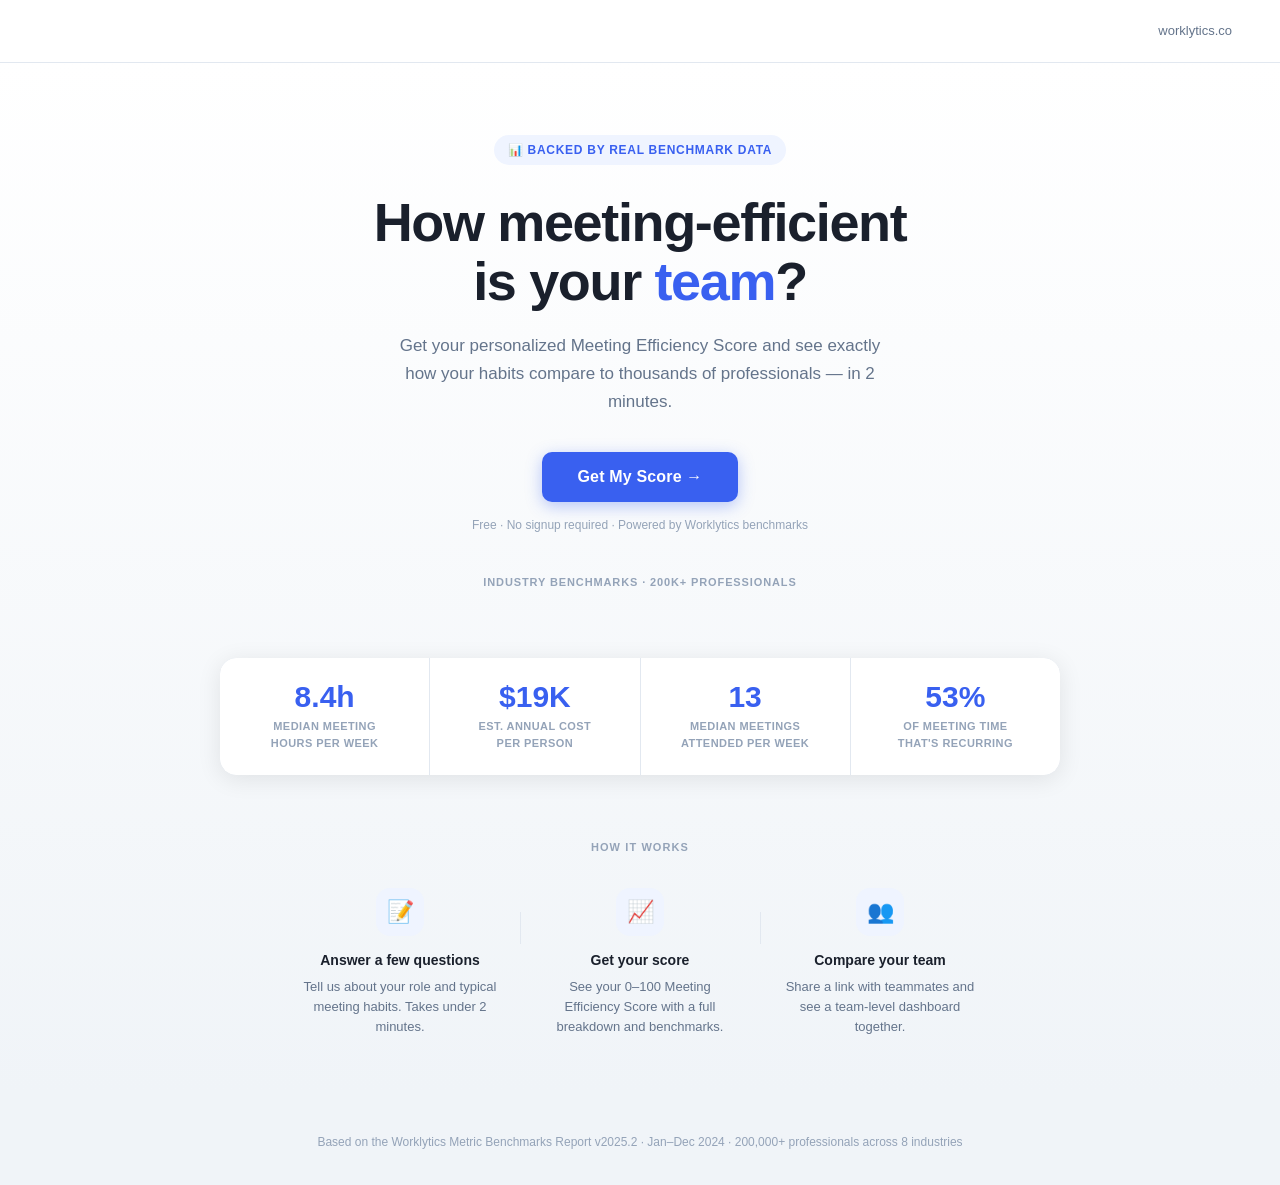
==== index.html @ 994e2a30 "Initial commit — Meeting Efficiency Score tool" ====
<!DOCTYPE html>
<html lang="en">
<head>
  <meta charset="UTF-8">
  <meta name="viewport" content="width=device-width, initial-scale=1.0">
  <title>Meeting Efficiency Score — Worklytics</title>
  <meta name="description" content="Get your personalized Meeting Efficiency Score and see how you compare to thousands of professionals. Powered by Worklytics benchmark data.">
  <style>
    *, *::before, *::after { box-sizing: border-box; margin: 0; padding: 0; }

    :root {
      --blue:       #3960f0;
      --blue-mid:   #2244cc;
      --blue-dark:  #1e3a8a;
      --blue-light: #eff4ff;
      --blue-pale:  #f5f7ff;
      --green:      #10b981;
      --amber:      #f59e0b;
      --orange:     #f97316;
      --red:        #ef4444;
      --gray-50:    #f8fafc;
      --gray-100:   #f1f5f9;
      --gray-200:   #e2e8f0;
      --gray-300:   #cbd5e1;
      --gray-400:   #94a3b8;
      --gray-500:   #64748b;
      --gray-600:   #475569;
      --gray-700:   #374151;
      --gray-900:   #1a202c;
      --bg:         #f0f4f8;
      --shadow:     0 4px 24px rgba(0,0,0,0.09);
      --shadow-sm:  0 2px 8px rgba(0,0,0,0.07);
      --radius:     16px;
      --radius-sm:  10px;
      --radius-pill:20px;
    }

    html { scroll-behavior: smooth; }

    body {
      font-family: -apple-system, BlinkMacSystemFont, "Segoe UI", Roboto, "Helvetica Neue", Arial, sans-serif;
      background: var(--bg);
      color: var(--gray-900);
      min-height: 100vh;
      line-height: 1.5;
      -webkit-font-smoothing: antialiased;
    }

    /* ── Screens ── */
    .screen { display: none !important; }
    .screen.active { display: block !important; }
    #s-landing.active { display: flex !important; }

    /* ── Shared logo ── */
    .wl-logo { height: 22px; width: auto; cursor: pointer; display: block; }

    /* ════════════════════════════════════════
       LANDING
    ════════════════════════════════════════ */
    #s-landing { min-height: 100vh; display: flex; flex-direction: column; }

    .land-nav {
      display: flex;
      align-items: center;
      justify-content: space-between;
      padding: 20px 48px;
      background: #fff;
      border-bottom: 1px solid var(--gray-200);
    }
    .land-nav a {
      font-size: 13px;
      color: var(--gray-500);
      text-decoration: none;
      font-weight: 500;
    }
    .land-nav a:hover { color: var(--blue); }

    .land-hero {
      flex: 1;
      display: flex;
      flex-direction: column;
      align-items: center;
      justify-content: center;
      text-align: center;
      padding: 72px 24px 56px;
      background: linear-gradient(180deg, #fff 0%, var(--bg) 100%);
    }

    .hero-badge {
      display: inline-flex;
      align-items: center;
      gap: 6px;
      background: var(--blue-light);
      color: var(--blue);
      font-size: 12px;
      font-weight: 700;
      letter-spacing: 0.06em;
      text-transform: uppercase;
      padding: 6px 14px;
      border-radius: 20px;
      margin-bottom: 28px;
    }

    .hero-h1 {
      font-size: clamp(30px, 5.5vw, 54px);
      font-weight: 800;
      color: var(--gray-900);
      line-height: 1.1;
      max-width: 680px;
      margin-bottom: 20px;
      letter-spacing: -0.025em;
    }
    .hero-h1 em { font-style: normal; color: var(--blue); }

    .hero-sub {
      font-size: 17px;
      color: var(--gray-500);
      max-width: 500px;
      line-height: 1.65;
      margin-bottom: 36px;
    }

    .btn-hero {
      display: inline-flex;
      align-items: center;
      gap: 8px;
      background: var(--blue);
      color: #fff;
      padding: 16px 36px;
      border-radius: var(--radius-sm);
      font-size: 16px;
      font-weight: 700;
      border: none;
      cursor: pointer;
      transition: background 0.15s, transform 0.1s, box-shadow 0.15s;
      box-shadow: 0 4px 16px rgba(57,96,240,0.35);
      letter-spacing: 0.01em;
    }
    .btn-hero:hover  { background: var(--blue-mid); box-shadow: 0 6px 20px rgba(57,96,240,0.4); }
    .btn-hero:active { transform: scale(0.98); }

    .hero-note {
      margin-top: 14px;
      font-size: 12px;
      color: var(--gray-400);
    }

    .stats-section-label {
      font-size: 11px;
      font-weight: 700;
      letter-spacing: 0.08em;
      text-transform: uppercase;
      color: var(--gray-400);
      margin-top: 40px;
      margin-bottom: 12px;
    }

    /* Stats row */
    .stats-row {
      display: flex;
      gap: 1px;
      max-width: 840px;
      width: 100%;
      margin: 56px auto 0;
      background: var(--gray-200);
      border-radius: var(--radius);
      overflow: hidden;
      box-shadow: var(--shadow);
    }
    .stat-cell {
      flex: 1;
      background: #fff;
      padding: 24px 20px;
      text-align: center;
    }
    .stat-cell:first-child { border-radius: var(--radius) 0 0 var(--radius); }
    .stat-cell:last-child  { border-radius: 0 var(--radius) var(--radius) 0; }
    .stat-big { font-size: 30px; font-weight: 800; color: var(--blue); line-height: 1; margin-bottom: 6px; }
    .stat-lbl { font-size: 11px; font-weight: 600; text-transform: uppercase; letter-spacing: 0.04em; color: var(--gray-400); }

    /* How it works */
    .how-section {
      max-width: 840px;
      width: 100%;
      margin: 64px auto 0;
      padding: 0 24px;
    }
    .how-eyebrow {
      text-align: center;
      font-size: 11px;
      font-weight: 700;
      letter-spacing: 0.1em;
      text-transform: uppercase;
      color: var(--gray-400);
      margin-bottom: 32px;
    }
    .how-steps { display: flex; gap: 0; justify-content: center; }
    .how-step {
      flex: 1;
      max-width: 240px;
      text-align: center;
      padding: 0 20px;
      position: relative;
    }
    .how-step:not(:last-child)::after {
      content: '';
      position: absolute;
      top: 24px;
      right: -1px;
      width: 1px;
      height: 32px;
      background: var(--gray-200);
    }
    .how-icon {
      width: 48px; height: 48px;
      background: var(--blue-light);
      border-radius: 14px;
      display: flex;
      align-items: center;
      justify-content: center;
      font-size: 22px;
      margin: 0 auto 14px;
    }
    .how-step h3 { font-size: 14px; font-weight: 700; color: var(--gray-900); margin-bottom: 6px; }
    .how-step p  { font-size: 13px; color: var(--gray-500); line-height: 1.55; }

    .land-footer {
      text-align: center;
      padding: 40px 24px 32px;
      font-size: 12px;
      color: var(--gray-400);
      line-height: 1.6;
    }

    /* ════════════════════════════════════════
       FORM
    ════════════════════════════════════════ */
    #s-form {
      min-height: 100vh;
      padding: 28px 16px 48px;
      display: flex;
      flex-direction: column;
      align-items: center;
    }

    .form-topbar {
      width: 100%;
      max-width: 560px;
      display: flex;
      align-items: center;
      justify-content: space-between;
      margin-bottom: 24px;
    }
    .form-topbar button {
      font-size: 12px;
      color: var(--gray-400);
      background: none;
      border: none;
      cursor: pointer;
      padding: 4px 0;
    }
    .form-topbar button:hover { color: var(--gray-600); }

    /* Team join banner */
    .team-banner {
      background: var(--blue-light);
      border: 1.5px solid #c7d7fe;
      border-radius: 10px;
      padding: 12px 16px;
      margin-bottom: 20px;
      display: none;
      align-items: flex-start;
      gap: 10px;
      font-size: 13px;
      color: var(--blue-dark);
      line-height: 1.5;
    }
    .team-banner.show { display: flex; }
    .tb-icon { font-size: 18px; flex-shrink: 0; margin-top: 1px; }

    /* Card */
    .card {
      background: #fff;
      border-radius: var(--radius);
      box-shadow: var(--shadow);
      width: 100%;
      max-width: 560px;
      padding: 36px 40px 40px;
    }

    /* Progress dots */
    .prog-wrap { margin-bottom: 28px; }
    .prog-track {
      display: flex;
      align-items: center;
      gap: 6px;
      margin-bottom: 8px;
    }
    .prog-dot {
      width: 8px; height: 8px; border-radius: 50%;
      background: var(--gray-200);
      flex-shrink: 0;
      transition: background 0.25s, box-shadow 0.25s;
    }
    .prog-dot.active { background: var(--blue); box-shadow: 0 0 0 3px rgba(57,96,240,0.18); }
    .prog-dot.done   { background: var(--blue); }
    .prog-line {
      flex: 1; height: 2px;
      background: var(--gray-200);
      border-radius: 1px;
      transition: background 0.25s;
    }
    .prog-line.done { background: var(--blue); }
    .prog-meta { font-size: 12px; color: var(--gray-400); font-weight: 600; }

    /* Section label */
    .sec-label {
      font-size: 11px;
      font-weight: 700;
      letter-spacing: 0.09em;
      text-transform: uppercase;
      color: var(--gray-400);
      margin: 22px 0 12px;
    }
    .sec-label:first-of-type { margin-top: 4px; }

    /* Field */
    .field { margin-bottom: 16px; }
    .field:last-child { margin-bottom: 0; }
    .field > label {
      display: block;
      font-size: 13px;
      font-weight: 600;
      color: var(--gray-700);
      margin-bottom: 6px;
    }
    .field input[type="text"],
    .field input[type="email"],
    .field input[type="number"],
    .field select {
      width: 100%;
      padding: 10px 12px;
      border: 1.5px solid var(--gray-200);
      border-radius: var(--radius-sm);
      font-size: 14px;
      color: var(--gray-900);
      background: var(--gray-50);
      outline: none;
      appearance: none;
      transition: border-color 0.15s, box-shadow 0.15s, background 0.15s;
    }
    .field input:focus, .field select:focus {
      border-color: var(--blue);
      box-shadow: 0 0 0 3px rgba(57,96,240,0.12);
      background: #fff;
    }
    .field select {
      background-image: url("data:image/svg+xml,%3Csvg xmlns='http://www.w3.org/2000/svg' width='12' height='8' viewBox='0 0 12 8'%3E%3Cpath d='M1 1l5 5 5-5' stroke='%2364748b' stroke-width='1.5' fill='none' stroke-linecap='round'/%3E%3C/svg%3E");
      background-repeat: no-repeat;
      background-position: right 12px center;
      background-color: var(--gray-50);
      padding-right: 34px;
      cursor: pointer;
    }
    .field-row { display: flex; gap: 14px; }
    .field-row .field { flex: 1; }

    /* Pill group */
    .pill-group { display: flex; gap: 8px; flex-wrap: wrap; }
    .pill-group input[type="radio"] { display: none; }
    .pill-group label {
      padding: 8px 16px;
      border-radius: var(--radius-pill);
      border: 1.5px solid var(--gray-200);
      font-size: 13px;
      font-weight: 500;
      color: var(--gray-500);
      cursor: pointer;
      background: var(--gray-50);
      transition: border-color 0.15s, color 0.15s, background 0.15s;
      user-select: none;
      line-height: 1;
    }
    .pill-group input:checked + label {
      background: var(--blue);
      border-color: var(--blue);
      color: #fff;
      font-weight: 600;
    }
    .pill-group label:hover { border-color: var(--blue); color: var(--blue); }
    .pill-group input:checked + label:hover { color: #fff; }

    /* Slider */
    .slider-wrap { display: flex; align-items: center; gap: 14px; }
    .slider-wrap input[type="range"] {
      flex: 1;
      height: 6px;
      border-radius: 3px;
      accent-color: var(--blue);
      cursor: pointer;
    }
    .slider-val {
      font-size: 22px;
      font-weight: 800;
      color: var(--blue);
      min-width: 56px;
      text-align: right;
      line-height: 1;
    }
    .field-hint {
      font-size: 11px;
      color: var(--gray-400);
      margin-top: 5px;
      line-height: 1.4;
    }

    /* Cost input with $ prefix */
    .cost-wrap { position: relative; }
    .cost-wrap .cost-pfx {
      position: absolute;
      left: 12px; top: 50%;
      transform: translateY(-50%);
      font-size: 14px;
      font-weight: 600;
      color: var(--gray-500);
      pointer-events: none;
    }
    .cost-wrap input { padding-left: 22px; }

    /* Divider */
    .divider { border: none; border-top: 1px solid var(--gray-100); margin: 18px 0; }

    /* Buttons */
    .btn { display: block; width: 100%; padding: 14px; border: none; border-radius: var(--radius-sm);
           font-size: 15px; font-weight: 700; cursor: pointer; transition: background 0.15s, transform 0.1s;
           letter-spacing: 0.01em; text-align: center; }
    .btn:active { transform: scale(0.98); }
    .btn-blue  { background: var(--blue);   color: #fff; margin-top: 28px; }
    .btn-blue:hover { background: var(--blue-mid); }
    .btn-ghost { background: transparent; color: var(--gray-500); border: 1.5px solid var(--gray-200); margin-top: 10px; }
    .btn-ghost:hover { border-color: var(--gray-300); color: var(--gray-700); }

    /* ════════════════════════════════════════
       RESULTS
    ════════════════════════════════════════ */
    #s-results {
      padding: 24px 16px 64px;
      max-width: 900px;
      margin: 0 auto;
    }

    .res-topbar {
      display: flex;
      align-items: center;
      justify-content: space-between;
      margin-bottom: 28px;
    }
    .res-topbar button {
      font-size: 13px; color: var(--gray-400);
      background: none; border: none; cursor: pointer;
    }
    .res-topbar button:hover { color: var(--gray-600); }

    /* Score hero */
    .score-hero {
      background: #fff;
      border-radius: var(--radius);
      box-shadow: var(--shadow);
      padding: 36px 40px;
      display: flex;
      align-items: center;
      gap: 48px;
      margin-bottom: 16px;
    }

    .gauge-wrap {
      position: relative;
      width: 180px;
      height: 180px;
      flex-shrink: 0;
    }
    .gauge-svg { width: 180px; height: 180px; display: block; }
    .gauge-center {
      position: absolute;
      top: 50%; left: 50%;
      transform: translate(-50%, -50%);
      text-align: center;
      pointer-events: none;
    }
    .gauge-num {
      font-size: 52px;
      font-weight: 900;
      line-height: 1;
      color: var(--gray-900);
      letter-spacing: -0.02em;
    }
    .gauge-sub {
      font-size: 11px;
      color: var(--gray-400);
      font-weight: 600;
      letter-spacing: 0.04em;
      text-transform: uppercase;
      margin-top: 2px;
    }

    .score-right { flex: 1; min-width: 0; }
    .score-grade {
      font-size: 12px;
      font-weight: 700;
      letter-spacing: 0.1em;
      text-transform: uppercase;
      margin-bottom: 8px;
    }
    .score-headline {
      font-size: 24px;
      font-weight: 800;
      color: var(--gray-900);
      line-height: 1.2;
      margin-bottom: 12px;
    }
    .score-summary {
      font-size: 14px;
      color: var(--gray-500);
      line-height: 1.65;
    }

    /* Metrics strip */
    /* ── Animal archetype card ── */
    .animal-card {
      display: flex;
      align-items: center;
      gap: 20px;
      background: linear-gradient(135deg, #f0f4ff 0%, #fafafa 100%);
      border: 1.5px solid var(--blue-light);
      border-radius: var(--radius);
      padding: 20px 24px;
      margin-bottom: 16px;
    }
    .animal-img {
      width: 88px;
      height: 88px;
      object-fit: contain;
      flex-shrink: 0;
      filter: drop-shadow(0 4px 12px rgba(0,0,0,0.12));
    }
    .animal-eyebrow {
      font-size: 11px;
      font-weight: 700;
      letter-spacing: 0.07em;
      text-transform: uppercase;
      color: var(--blue);
      margin-bottom: 4px;
    }
    .animal-name {
      font-size: 22px;
      font-weight: 800;
      color: var(--gray-900);
      margin-bottom: 6px;
      line-height: 1.2;
    }
    .animal-desc {
      font-size: 14px;
      color: var(--gray-600);
      line-height: 1.5;
    }
    @media (max-width: 480px) {
      .animal-card { flex-direction: column; text-align: center; }
    }

    .metrics-strip {
      display: flex;
      gap: 1px;
      background: var(--gray-200);
      border-radius: 12px;
      overflow: hidden;
      box-shadow: var(--shadow-sm);
      margin-bottom: 16px;
    }
    .m-cell {
      flex: 1;
      background: #fff;
      padding: 18px 14px;
      text-align: center;
    }
    .m-cell:first-child { border-radius: 12px 0 0 12px; }
    .m-cell:last-child  { border-radius: 0 12px 12px 0; }
    .m-val {
      font-size: 24px;
      font-weight: 800;
      color: var(--gray-900);
      line-height: 1;
      margin-bottom: 4px;
    }
    .m-val.good   { color: var(--green); }
    .m-val.warn   { color: var(--amber); }
    .m-val.danger { color: var(--red); }
    .m-val.blue   { color: var(--blue); }
    .m-lbl {
      font-size: 10px;
      font-weight: 600;
      text-transform: uppercase;
      letter-spacing: 0.05em;
      color: var(--gray-400);
      line-height: 1.3;
    }

    /* Two col grid */
    .two-col {
      display: grid;
      grid-template-columns: 1fr 1fr;
      gap: 16px;
      margin-bottom: 16px;
    }

    /* Generic result card */
    .r-card {
      background: #fff;
      border-radius: var(--radius);
      box-shadow: var(--shadow-sm);
      padding: 24px;
    }
    .r-card-title {
      font-size: 11px;
      font-weight: 700;
      letter-spacing: 0.09em;
      text-transform: uppercase;
      color: var(--gray-400);
      margin-bottom: 16px;
    }

    /* Benchmark chart */
    #bench-canvas { width: 100%; height: 148px; display: block; }
    .chart-footer {
      display: flex;
      justify-content: space-between;
      margin-top: 8px;
      font-size: 12px;
      color: var(--gray-400);
    }
    .chart-footer strong { color: var(--gray-600); }

    /* Dimension bars */
    .dim-row {
      display: flex;
      align-items: center;
      gap: 10px;
      margin-bottom: 13px;
    }
    .dim-row:last-child { margin-bottom: 0; }
    .dim-icon { font-size: 15px; width: 20px; flex-shrink: 0; }
    .dim-name { font-size: 12px; font-weight: 600; color: var(--gray-600); width: 88px; flex-shrink: 0; }
    .dim-track { flex: 1; height: 7px; background: var(--gray-100); border-radius: 4px; overflow: hidden; }
    .dim-bar   { height: 100%; border-radius: 4px; transition: width 0.9s cubic-bezier(0.4,0,0.2,1); }
    .dim-score { font-size: 13px; font-weight: 700; width: 28px; text-align: right; flex-shrink: 0; }
    .dim-weight { font-size: 10px; color: var(--gray-400); width: 30px; flex-shrink: 0; text-align: right; }

    /* Insights card */
    .timeline-card {
      margin-bottom: 16px;
    }
    .timeline-card .r-card-title {
      margin-bottom: 12px;
    }
    .insights-card {
      background: #fff;
      border-radius: var(--radius);
      box-shadow: var(--shadow-sm);
      padding: 24px;
      margin-bottom: 16px;
    }
    .insight-row {
      display: flex;
      gap: 14px;
      padding: 15px 0;
      border-bottom: 1px solid var(--gray-100);
    }
    .insight-row:first-child { padding-top: 0; }
    .insight-row:last-child  { border-bottom: none; padding-bottom: 0; }
    .ins-icon {
      width: 36px; height: 36px;
      border-radius: 10px;
      display: flex; align-items: center; justify-content: center;
      font-size: 17px; flex-shrink: 0;
    }
    .ins-icon.red    { background: #fff1f2; }
    .ins-icon.amber  { background: #fffbeb; }
    .ins-icon.green  { background: #f0fdf4; }
    .ins-icon.blue   { background: var(--blue-light); }
    .ins-body h4 { font-size: 14px; font-weight: 700; color: var(--gray-900); margin-bottom: 4px; }
    .ins-body p  { font-size: 13px; color: var(--gray-500); line-height: 1.6; }

    /* Team invite */
    .invite-card {
      background: linear-gradient(135deg, #1e3a8a 0%, #3960f0 100%);
      border-radius: var(--radius);
      padding: 30px 32px;
      margin-bottom: 16px;
      color: #fff;
    }
    .invite-top {
      display: flex;
      align-items: flex-start;
      justify-content: space-between;
      gap: 24px;
      margin-bottom: 16px;
    }
    .invite-top h3 { font-size: 19px; font-weight: 800; margin-bottom: 6px; }
    .invite-top p  { font-size: 13px; color: #bfdbfe; line-height: 1.55; }
    .btn-share {
      flex-shrink: 0;
      background: #fff;
      color: var(--blue);
      padding: 11px 22px;
      border-radius: 8px;
      font-size: 13px;
      font-weight: 700;
      border: none;
      cursor: pointer;
      white-space: nowrap;
      transition: background 0.15s;
    }
    .btn-share:hover { background: #eff4ff; }
    .share-box {
      display: none;
      gap: 8px;
      margin-top: 4px;
    }
    .share-box.show { display: flex; }
    .share-input {
      flex: 1;
      padding: 10px 12px;
      border-radius: 8px;
      border: 1.5px solid rgba(255,255,255,0.3);
      font-size: 12px;
      color: #fff;
      background: rgba(255,255,255,0.12);
      outline: none;
    }
    .share-input::selection { background: rgba(255,255,255,0.3); }
    .btn-copy {
      padding: 10px 16px;
      background: rgba(255,255,255,0.18);
      color: #fff;
      border: 1.5px solid rgba(255,255,255,0.35);
      border-radius: 8px;
      font-size: 13px;
      font-weight: 600;
      cursor: pointer;
      white-space: nowrap;
      transition: background 0.15s;
    }
    .btn-copy:hover { background: rgba(255,255,255,0.28); }

    /* View team btn (shown when joining a team) */
    .btn-view-team {
      display: none;
      width: 100%;
      padding: 12px;
      margin-top: 12px;
      background: rgba(255,255,255,0.18);
      color: #fff;
      border: 1.5px solid rgba(255,255,255,0.4);
      border-radius: 8px;
      font-size: 14px;
      font-weight: 700;
      cursor: pointer;
      text-align: center;
      transition: background 0.15s;
    }
    .btn-view-team:hover { background: rgba(255,255,255,0.28); }
    .btn-view-team.show { display: block; }

    /* CTA card */
    .cta-card {
      background: #fff;
      border-radius: var(--radius);
      box-shadow: var(--shadow-sm);
      padding: 24px 28px;
      display: flex;
      align-items: center;
      gap: 24px;
      border-left: 4px solid var(--blue);
    }
    .cta-left { flex: 1; min-width: 0; }
    .cta-left h4 { font-size: 16px; font-weight: 800; color: var(--gray-900); margin-bottom: 6px; }
    .cta-left p  { font-size: 13px; color: var(--gray-500); line-height: 1.55; }
    .btn-cta {
      flex-shrink: 0;
      padding: 12px 22px;
      background: var(--blue);
      color: #fff;
      border: none;
      border-radius: var(--radius-sm);
      font-size: 14px;
      font-weight: 700;
      cursor: pointer;
      text-decoration: none;
      display: inline-block;
      transition: background 0.15s;
      white-space: nowrap;
    }
    .btn-cta:hover { background: var(--blue-mid); }

    /* ════════════════════════════════════════
       TEAM DASHBOARD
    ════════════════════════════════════════ */
    #s-team {
      padding: 24px 16px 64px;
      max-width: 900px;
      margin: 0 auto;
    }

    .team-topbar {
      display: flex;
      align-items: center;
      justify-content: space-between;
      margin-bottom: 32px;
    }
    .team-topbar button {
      font-size: 13px; color: var(--gray-400);
      background: none; border: none; cursor: pointer;
    }

    .team-hero {
      background: #fff;
      border-radius: var(--radius);
      box-shadow: var(--shadow);
      padding: 36px 40px;
      text-align: center;
      margin-bottom: 16px;
    }
    .team-hero-eyebrow {
      font-size: 11px; font-weight: 700; letter-spacing: 0.1em;
      text-transform: uppercase; color: var(--gray-400); margin-bottom: 12px;
    }
    .team-avg-num {
      font-size: 72px;
      font-weight: 900;
      line-height: 1;
      margin-bottom: 8px;
      letter-spacing: -0.03em;
    }
    .team-avg-sub { font-size: 15px; color: var(--gray-500); }

    .member-row {
      display: flex;
      align-items: center;
      gap: 14px;
      padding: 13px 0;
      border-bottom: 1px solid var(--gray-100);
    }
    .member-row:last-child { border-bottom: none; }
    .member-avatar {
      width: 38px; height: 38px;
      border-radius: 50%;
      display: flex; align-items: center; justify-content: center;
      font-size: 14px; font-weight: 800; color: #fff;
      flex-shrink: 0;
    }
    .member-info { flex: 1; min-width: 0; }
    .member-name { font-size: 14px; font-weight: 600; color: var(--gray-900); }
    .member-detail { font-size: 12px; color: var(--gray-400); margin-top: 1px; }
    .member-right { text-align: right; flex-shrink: 0; }
    .member-score { font-size: 22px; font-weight: 800; line-height: 1; }
    .member-sub   { font-size: 11px; color: var(--gray-400); margin-top: 2px; }

    /* ── Animations ── */
    @keyframes fadeUp {
      from { opacity: 0; transform: translateY(16px); }
      to   { opacity: 1; transform: translateY(0); }
    }
    .fade-up { animation: fadeUp 0.4s ease forwards; }

    /* ── Responsive ── */
    @media (max-width: 660px) {
      .land-nav { padding: 16px 20px; }
      .score-hero { flex-direction: column; align-items: center; gap: 24px; text-align: center; }
      .two-col { grid-template-columns: 1fr; }
      .stats-row { flex-direction: column; }
      .stat-cell:first-child { border-radius: var(--radius) var(--radius) 0 0; }
      .stat-cell:last-child  { border-radius: 0 0 var(--radius) var(--radius); }
      .how-steps { flex-direction: column; align-items: center; }
      .how-step::after { display: none; }
      .card { padding: 28px 22px; }
      .cta-card { flex-direction: column; }
      .invite-top { flex-direction: column; }
      .invite-top .btn-share { width: 100%; text-align: center; }
    }
  </style>
</head>
<body>

<!-- Worklytics logo SVG (reused via JS clone) -->
<svg id="wl-logo-src" style="display:none" fill="none" viewBox="0 0 1079 307" xmlns="http://www.w3.org/2000/svg">
  <g fill="#3960f0">
    <path d="m242.253 7.29353c3.654-7.894855 1.127-9.04963-3.956-5.05412-9.83 7.72585-17.726 16.83639-24.909 28.51319-26.715 43.4292-40.193 79.6874-59.869 139.1154-.963 2.91-3.725 2.256-4.67 0-8.811-21.054-18.274-54.255-24.38-75.6774-1.834-6.4344-3.365-11.8063-4.485-15.4673-2.138-6.9908-10.467-5.9251-16.205 0-25.8826 26.7267-52.8129 69.3187-69.7368 106.4077-2.7744 6.08-4.8592 3.031-6.421 0-2.9429-5.713-5.4096-11.473-7.6669-16.744-4.4511-10.394-8.0881-18.887-12.95454-21.363-19.66916-10.007 6.73064 72.236 22.55394 97.038 2.7857 4.367 8.5582 4.778 10.7562-.868 15.7261-40.391 33.7457-78.348 55.592-115.129 7.1501-12.039 10.8921-15.225 13.5041-1.371 6.977 37.006 25.708 90.884 41.3 116.215 2.625 4.265 9.653 3.997 11.177-1.522 22.021-79.743 46.778-161.5215 80.37-234.09347z"/>
    <path d="m542.809 130.064c1.139-1.15.337-3.123-1.27-3.123h-25.282c-.486 0-.951.2-1.29.553l-49.093 51.219v-121.4088c0-1.0093-.806-1.8275-1.801-1.8275h-18.293c-.995 0-1.801.8182-1.801 1.8275v187.2628c0 1.01.806 1.828 1.801 1.828h18.293c.995 0 1.801-.818 1.801-1.828v-60.298l52.974 61.501c.342.397.836.625 1.356.625h26.249c1.564 0 2.384-1.883 1.332-3.057l-55.641-62.096z"/>
    <path d="m392.242 129.719c3.004-1.849 6.284-3.326 9.853-4.419 3.569-1.092 7.134-1.637 10.702-1.637 3.054 0 5.868.369 8.446 1.108.768.22 1.262.96 1.23 1.769l-.738 18.519c-.093 2.355-2.328 4.001-4.605 3.534-.31-.063-.62-.124-.93-.183-1.782-.336-3.565-.504-5.351-.504-10.699 0-18.891 3.114-24.567 9.342-5.675 6.232-8.513 15.906-8.513 29.046v58.277c0 1.01-.806 1.828-1.8 1.828h-18.29c-.994 0-1.801-.818-1.801-1.828v-116.051c0-1.009.807-1.827 1.801-1.827h18.29c.994 0 1.8.818 1.8 1.827v16.608h.487c1.462-3.198 3.406-6.103 5.841-8.713 2.43-2.61 5.146-4.843 8.145-6.696z"/>
    <path d="m590.123 55.4767h-18.291c-.994 0-1.8.8182-1.8 1.8275v187.2628c0 1.01.806 1.828 1.8 1.828h18.291c.994 0 1.8-.818 1.8-1.828v-187.2628c0-1.0093-.806-1.8275-1.8-1.8275z"/>
    <path clip-rule="evenodd" d="m296.546 128.586c7.462 3.279 13.947 7.785 19.461 13.509 5.513 5.723 9.852 12.375 13.014 19.948s4.743 15.742 4.743 24.499c0 8.75-1.581 16.955-4.743 24.616s-7.501 14.313-13.014 19.949c-5.514 5.646-11.999 10.102-19.461 13.391-7.457 3.282-15.484 4.923-24.08 4.923s-16.626-1.644-24.084-4.923c-7.458-3.289-13.947-7.745-19.461-13.391-5.513-5.636-9.852-12.288-13.014-19.949-3.162-7.657-4.743-15.862-4.743-24.616 0-8.753 1.581-16.926 4.743-24.499 3.162-7.576 7.501-14.225 13.014-19.948 5.514-5.724 12.003-10.23 19.461-13.509 7.461-3.286 15.488-4.923 24.084-4.923s16.623 1.637 24.08 4.923zm3.652 87.883c3.245-3.619 5.758-7.997 7.541-13.132 1.782-5.139 2.672-10.735 2.675-16.791 0-6.064-.889-11.663-2.675-16.798-1.783-5.139-4.296-9.514-7.541-13.136-3.245-3.618-7.217-6.48-11.92-8.585-4.706-2.102-9.975-3.154-15.812-3.154-5.838 0-11.11 1.052-15.813 3.154-4.703 2.105-8.675 4.967-11.919 8.585-3.245 3.622-5.755 8.001-7.541 13.136-1.782 5.139-2.676 10.734-2.676 16.798 0 6.056.894 11.655 2.676 16.791 1.783 5.135 4.296 9.51 7.541 13.132 3.244 3.622 7.216 6.483 11.919 8.589 4.703 2.105 9.972 3.154 15.813 3.154 5.837 0 11.109-1.049 15.812-3.154 4.703-2.109 8.679-4.971 11.92-8.589z" fill-rule="evenodd"/>
    <path d="m905.568 157.88c2.996-3.959 6.727-7.073 11.185-9.346 4.462-2.273 9.687-3.41 15.69-3.41 6.161 0 11.473 1.137 15.931 3.41 4.006 2.041 7.847 4.928 11.525 8.666.701.713 1.835.753 2.56.067l13.937-13.191c.719-.68.769-1.822.09-2.542-5.414-5.736-11.703-10.056-18.864-12.949-7.703-3.117-15.773-4.674-24.207-4.674-9.078 0-17.31 1.557-24.689 4.674-7.375 3.114-13.702 7.449-18.974 13.001-5.269 5.559-9.367 12.207-12.284 19.956-2.92 7.741-4.375 16.246-4.375 25.507 0 9.255 1.455 17.719 4.375 25.376 2.921 7.658 7.058 14.229 12.406 19.7 5.351 5.472 11.718 9.723 19.097 12.752 7.378 3.03 15.528 4.547 24.444 4.547 8.434 0 16.421-1.433 23.958-4.294 7.054-2.676 13.289-6.972 18.709-12.882.641-.699.611-1.783-.047-2.466l-13.033-13.537c-.737-.765-1.958-.725-2.678.057-3.364 3.655-6.98 6.485-10.852 8.495-4.382 2.274-9.654 3.41-15.816 3.41-5.675 0-10.781-1.049-15.322-3.154-4.545-2.105-8.434-5.011-11.675-8.713-3.245-3.706-5.762-8.037-7.541-13.008-1.786-4.963-2.679-10.23-2.679-15.782 0-5.559.774-10.899 2.315-16.034 1.542-5.135 3.81-9.678 6.814-13.636z"/>
    <path d="m1069.39 187.805c3 2.69 5.35 5.976 7.06 9.846 1.7 3.871 2.55 8.589 2.55 14.141 0 6.736-1.39 12.493-4.14 17.291-2.76 4.799-6.33 8.714-10.71 11.747-4.38 3.027-9.36 5.216-14.96 6.565-5.59 1.345-11.23 2.021-16.9 2.021-9.57 0-17.96-1.517-25.18-4.547-6.38-2.684-12.164-7.341-17.34-13.975-1.164-1.492-.888-3.64.546-4.866l11.444-9.786c1.44-1.233 3.57-1.12 4.95.181 2.93 2.752 6.1 5.248 9.53 7.481 4.38 2.862 9.72 4.295 16.05 4.295 2.76 0 5.56-.292 8.39-.881 2.84-.588 5.36-1.517 7.55-2.778 2.18-1.261 3.97-2.865 5.35-4.799 1.38-1.933 2.06-4.166 2.06-6.692 0-3.366-1.01-6.144-3.04-8.333s-4.46-3.911-7.3-5.175c-2.84-1.265-5.83-2.274-9-3.03-3.16-.76-5.95-1.389-8.39-1.897-4.71-1.177-9.16-2.522-13.38-4.039-4.21-1.517-7.94-3.534-11.19-6.063-3.24-2.522-5.833-5.72-7.781-9.594-1.945-3.871-2.92-8.67-2.92-14.393 0-6.232 1.26-11.656 3.77-16.287 2.517-4.631 5.841-8.457 9.971-11.491 4.14-3.033 8.84-5.307 14.12-6.82 5.26-1.517 10.58-2.27 15.93-2.27 7.78 0 15.24 1.51 22.38 4.544 6.18 2.629 11.27 6.77 15.26 12.432 1.07 1.51.68 3.579-.77 4.716l-11.66 9.165c-1.57 1.23-3.8.93-5.19-.508-2.1-2.189-4.52-4.097-7.25-5.725-3.81-2.274-8.48-3.41-13.99-3.41-5.18 0-9.68 1.136-13.5 3.41-3.81 2.273-5.71 5.599-5.71 9.974 0 3.538 1.09 6.4 3.28 8.589 2.19 2.186 4.78 3.955 7.78 5.303 3 1.345 6.2 2.354 9.61 3.03 3.41.669 6.32 1.261 8.76 1.765 4.7 1.181 9.12 2.614 13.26 4.299 4.13 1.681 7.7 3.87 10.7 6.564z"/>
    <path d="m671.107 219.89c-.049.142-.181.236-.329.236-.146 0-.277-.092-.328-.23l-33.779-92.018c-.263-.715-.935-1.189-1.687-1.189h-21.375c-1.276 0-2.148 1.31-1.67 2.511l46.658 117.289c.169.425.174.9.014 1.33l-6.802 18.272c-1.134 3.029-2.272 5.727-3.403 8.084-1.134 2.358-2.553 4.419-4.26 6.188-1.703 1.762-3.731 3.11-6.079 4.035-2.355.928-5.232 1.389-8.635 1.389-3.646 0-7.29-.641-10.935-1.925-1.12-.395-2.35.322-2.504 1.515l-2.193 16.972c-.105.81.331 1.597 1.082 1.891 2.691 1.057 5.476 1.765 8.352 2.131 3.324.417 6.605.629 9.849.629 6 0 11.067-.837 15.201-2.522 4.134-1.681 7.666-4.042 10.58-7.072 2.92-3.03 5.434-6.696 7.544-10.987 2.11-4.294 4.134-9.049 6.079-14.269l53.796-142.982c.45-1.196-.42-2.479-1.682-2.479h-19.707c-.763 0-1.443.487-1.697 1.217z"/>
    <path d="m827.017 72.0147c3.165-3.2857 6.936-4.9231 11.311-4.9231 4.379 0 8.153 1.641 11.315 4.9231 3.162 3.2785 4.742 7.1966 4.742 11.7396 0 4.5467-1.58 8.4612-4.742 11.7433s-6.936 4.9234-11.315 4.9234c-4.375 0-8.146-1.6413-11.311-4.9234-3.162-3.2858-4.743-7.1966-4.743-11.7433 0-4.543 1.581-8.4611 4.743-11.7396z"/>
    <path d="m784.523 228.208c-4.213 0-7.414-.8-9.604-2.394-2.189-1.601-3.813-3.706-4.868-6.316-1.052-2.613-1.661-5.559-1.826-8.841-.159-3.282-.242-6.608-.242-9.974v-52.466c0-1.01.807-1.828 1.801-1.828h27.783c.994 0 1.8-.818 1.8-1.827v-16.045c0-1.01-.806-1.828-1.8-1.828h-27.783c-.994 0-1.801-.818-1.801-1.827v-29.934c0-1.0093-.806-1.8275-1.8-1.8275h-18.286c-.996 0-1.803.8206-1.801 1.8314l.068 31.7571-.072 19.7v62.379c0 4.879.206 9.722.609 14.521.403 4.798 1.703 9.133 3.893 13.004 2.189 3.874 5.596 7.032 10.216 9.473 4.62 2.442 11.149 3.662 19.583 3.662 2.272 0 5.474-.296 9.611-.884 3.663-.521 6.723-1.407 9.177-2.654.576-.293.917-.903.917-1.557v-16.474c0-1.411-1.526-2.311-2.814-1.78-1.486.612-3.061 1.07-4.727 1.372-2.762.509-5.434.757-8.034.757z"/>
    <path d="m829.185 126.689h18.293c.995 0 1.801.818 1.801 1.827v116.051c0 1.009-.806 1.827-1.801 1.827h-18.293c-.995 0-1.801-.818-1.801-1.827v-116.051c0-1.009.806-1.827 1.801-1.827z"/>
  </g>
</svg>

<!-- ═══════════════════════════════════════
     SCREEN: LANDING
════════════════════════════════════════ -->
<div id="s-landing" class="screen active">

  <nav class="land-nav">
    <svg class="wl-logo" viewBox="0 0 1079 307" fill="none" xmlns="http://www.w3.org/2000/svg" onclick="showScreen('landing')">
      <use href="#wl-logo-src"/>
    </svg>
    <a href="https://worklytics.co" target="_blank" rel="noopener">worklytics.co</a>
  </nav>

  <div class="land-hero">
    <div class="hero-badge">📊 Backed by real benchmark data</div>
    <h1 class="hero-h1">How meeting-efficient<br>is your <em>team</em>?</h1>
    <p class="hero-sub">Get your personalized Meeting Efficiency Score and see exactly how your habits compare to thousands of professionals — in 2 minutes.</p>
    <button class="btn-hero" onclick="startTool()">
      Get My Score &rarr;
    </button>
    <p class="hero-note">Free &middot; No signup required &middot; Powered by Worklytics benchmarks</p>

    <div class="stats-section-label">Industry benchmarks · 200K+ professionals</div>
    <div class="stats-row">
      <div class="stat-cell">
        <div class="stat-big">8.4h</div>
        <div class="stat-lbl">Median meeting<br>hours per week</div>
      </div>
      <div class="stat-cell">
        <div class="stat-big">$19K</div>
        <div class="stat-lbl">Est. annual cost<br>per person</div>
      </div>
      <div class="stat-cell">
        <div class="stat-big">13</div>
        <div class="stat-lbl">Median meetings<br>attended per week</div>
      </div>
      <div class="stat-cell">
        <div class="stat-big">53%</div>
        <div class="stat-lbl">Of meeting time<br>that's recurring</div>
      </div>
    </div>

    <div class="how-section">
      <div class="how-eyebrow">How it works</div>
      <div class="how-steps">
        <div class="how-step">
          <div class="how-icon">📝</div>
          <h3>Answer a few questions</h3>
          <p>Tell us about your role and typical meeting habits. Takes under 2 minutes.</p>
        </div>
        <div class="how-step">
          <div class="how-icon">📈</div>
          <h3>Get your score</h3>
          <p>See your 0–100 Meeting Efficiency Score with a full breakdown and benchmarks.</p>
        </div>
        <div class="how-step">
          <div class="how-icon">👥</div>
          <h3>Compare your team</h3>
          <p>Share a link with teammates and see a team-level dashboard together.</p>
        </div>
      </div>
    </div>
  </div>

  <div class="land-footer">
    Based on the Worklytics Metric Benchmarks Report v2025.2 · Jan–Dec 2024 · 200,000+ professionals across 8 industries
  </div>
</div>

<!-- ═══════════════════════════════════════
     SCREEN: FORM
════════════════════════════════════════ -->
<div id="s-form" class="screen">

  <div class="form-topbar">
    <svg class="wl-logo" viewBox="0 0 1079 307" fill="none" xmlns="http://www.w3.org/2000/svg" onclick="showScreen('landing')">
      <use href="#wl-logo-src"/>
    </svg>
    <button onclick="showScreen('landing')">&larr; Back to home</button>
  </div>

  <div class="card">

    <!-- Team join banner -->
    <div class="team-banner" id="team-banner">
      <span class="tb-icon">👥</span>
      <span>Your teammates are waiting — <strong id="tb-count">–</strong> have already submitted. Add yours to unlock the team dashboard.</span>
    </div>

    <!-- Progress -->
    <div class="prog-wrap">
      <div class="prog-track">
        <div class="prog-dot active" id="pd1"></div>
        <div class="prog-line" id="pl1"></div>
        <div class="prog-dot" id="pd2"></div>
        <div class="prog-line" id="pl2"></div>
        <div class="prog-dot" id="pd3"></div>
      </div>
      <div class="prog-meta" id="prog-meta">Step 1 of 2 · About you</div>
    </div>

    <!-- ── STEP 1 ── -->
    <div id="step-1">
      <h2 style="font-size:21px;font-weight:800;margin-bottom:4px">How's your calendar?</h2>
      <p style="font-size:14px;color:var(--gray-500);margin-bottom:20px;line-height:1.55">Answer quickly — we'll compare you to benchmark data from 200K+ professionals.</p>

      <div class="sec-label">About you</div>
      <div class="field-row">
        <div class="field">
          <label for="f-name">First name</label>
          <input type="text" id="f-name" placeholder="Jane" autocomplete="given-name">
        </div>
        <div class="field">
          <label for="f-email">Work email <span style="font-weight:400;color:var(--gray-400)">(optional)</span></label>
          <input type="email" id="f-email" placeholder="jane@company.com" autocomplete="email">
        </div>
      </div>

      <hr class="divider">

      <div class="sec-label">Your role</div>
      <div class="field">
        <div class="pill-group">
          <input type="radio" name="role" id="r-ic" value="ic" checked>
          <label for="r-ic">Individual Contributor</label>
          <input type="radio" name="role" id="r-mgr" value="manager">
          <label for="r-mgr">Manager</label>
          <input type="radio" name="role" id="r-sl" value="senior_leader">
          <label for="r-sl">Senior Leader</label>
        </div>
      </div>

      <div class="sec-label">Organization size</div>
      <div class="field">
        <div class="pill-group">
          <input type="radio" name="orgSize" id="os-s" value="small" checked>
          <label for="os-s">Under 10,000 employees</label>
          <input type="radio" name="orgSize" id="os-l" value="large">
          <label for="os-l">10,000+ employees</label>
        </div>
      </div>

      <button class="btn btn-blue" onclick="goStep2()">Next: Meeting Habits &rarr;</button>
    </div>

    <!-- ── STEP 2 ── -->
    <div id="step-2" style="display:none">
      <h2 style="font-size:21px;font-weight:800;margin-bottom:4px">Your meeting habits</h2>
      <p style="font-size:14px;color:var(--gray-500);margin-bottom:20px;line-height:1.55">Think about a typical week — not your best or worst.</p>

      <div class="sec-label">Volume</div>

      <div class="field">
        <label>Meetings per week</label>
        <div class="slider-wrap">
          <input type="range" id="f-meetings" min="0" max="40" step="1" value="10"
            oninput="sv('v-mtg', this.value)">
          <div class="slider-val" id="v-mtg">10</div>
        </div>
        <div class="field-hint">0 = almost none &nbsp;&middot;&nbsp; 40 = back-to-back every day</div>
      </div>

      <div class="field">
        <label for="f-duration">Average meeting duration</label>
        <select id="f-duration">
          <option value="15">15 minutes</option>
          <option value="30">30 minutes</option>
          <option value="45">45 minutes</option>
          <option value="60" selected>60 minutes (1 hour)</option>
          <option value="75">75 minutes</option>
          <option value="90">90 minutes</option>
        </select>
      </div>

      <hr class="divider">

      <div class="sec-label">Quality signals</div>

      <div class="field">
        <label>Average attendees per meeting</label>
        <div class="slider-wrap">
          <input type="range" id="f-attendees" min="1" max="25" step="1" value="6"
            oninput="sv('v-att', this.value)">
          <div class="slider-val" id="v-att">6</div>
        </div>
        <div class="field-hint">1:1s count as 2 &nbsp;&middot;&nbsp; All-hands = 20+</div>
      </div>

      <div class="field">
        <label>% of meetings that are recurring</label>
        <div class="slider-wrap">
          <input type="range" id="f-recurring" min="0" max="100" step="5" value="50"
            oninput="sv('v-rec', this.value + '%')">
          <div class="slider-val" id="v-rec">50%</div>
        </div>
        <div class="field-hint">Standups, weeklies, biweeklies, etc.</div>
      </div>

      <hr class="divider">

      <div class="sec-label">Cost assumption</div>

      <div class="field">
        <label for="f-rate">Hourly rate per person in your meetings</label>
        <div class="cost-wrap">
          <span class="cost-pfx">$</span>
          <input type="number" id="f-rate" value="150" min="25" max="2000" step="25" onwheel="this.blur()">
        </div>
        <div class="field-hint">Default $150/hr — adjust for your industry &amp; seniority</div>
      </div>

      <button class="btn btn-blue" onclick="submitForm()">Calculate My Score &rarr;</button>
      <button class="btn btn-ghost" onclick="goStep1()">&larr; Back</button>
    </div>

  </div>
</div>

<!-- ═══════════════════════════════════════
     SCREEN: RESULTS
════════════════════════════════════════ -->
<div id="s-results" class="screen">

  <div class="res-topbar">
    <svg class="wl-logo" viewBox="0 0 1079 307" fill="none" xmlns="http://www.w3.org/2000/svg" onclick="showScreen('landing')">
      <use href="#wl-logo-src"/>
    </svg>
    <button onclick="resetToForm()">&larr; Start over</button>
  </div>

  <!-- Score hero -->
  <div class="score-hero fade-up">
    <div class="gauge-wrap">
      <svg class="gauge-svg" viewBox="0 0 180 180">
        <!-- Track arc: 270° centered, r=70, offset 135° -->
        <circle cx="90" cy="90" r="70" fill="none"
          stroke="#f1f5f9" stroke-width="14"
          stroke-dasharray="329.87" stroke-dashoffset="0"
          stroke-linecap="round"
          transform="rotate(135 90 90)"/>
        <!-- Score arc -->
        <circle cx="90" cy="90" r="70" fill="none"
          stroke="#10b981" stroke-width="14"
          stroke-dasharray="329.87" stroke-dashoffset="329.87"
          stroke-linecap="round"
          transform="rotate(135 90 90)"
          id="gauge-arc"
          style="transition:stroke-dashoffset 1.2s cubic-bezier(0.4,0,0.2,1),stroke 0.4s"/>
      </svg>
      <div class="gauge-center">
        <div class="gauge-num" id="r-score-num">--</div>
        <div class="gauge-sub">/ 100</div>
      </div>
    </div>

    <div class="score-right">
      <div class="score-grade" id="r-grade"></div>
      <div class="score-headline" id="r-headline"></div>
      <div class="score-summary" id="r-summary"></div>
    </div>
  </div>

  <!-- Key metrics -->
  <div class="metrics-strip">
    <div class="m-cell">
      <div class="m-val" id="r-hrs-wk">--h</div>
      <div class="m-lbl">Meeting hrs<br>/week</div>
    </div>
    <div class="m-cell">
      <div class="m-val" id="r-pct-day">--%</div>
      <div class="m-lbl">% of workday<br>in meetings</div>
    </div>
    <div class="m-cell">
      <div class="m-val" id="r-focus">--h</div>
      <div class="m-lbl">Avg focus<br>block/day</div>
    </div>
    <div class="m-cell">
      <div class="m-val blue" id="r-cost">$--</div>
      <div class="m-lbl">Your annual<br>meeting cost</div>
    </div>
  </div>

  <!-- Animal archetype -->
  <div class="animal-card" id="animal-card">
    <img class="animal-img" id="animal-img" src="" alt="">
    <div class="animal-body">
      <div class="animal-eyebrow">Your meeting archetype</div>
      <div class="animal-name" id="animal-name">--</div>
      <div class="animal-desc" id="animal-desc">--</div>
    </div>
  </div>

  <!-- Chart + Breakdown -->
  <div class="two-col">

    <div class="r-card">
      <div class="r-card-title" id="r-chart-title">vs. Worklytics Benchmark</div>
      <canvas id="bench-canvas" height="148"></canvas>
      <div class="chart-footer">
        <span>Benchmark median: <strong id="r-bm-med">--</strong></span>
        <span>You: <strong id="r-bm-you">--</strong></span>
      </div>
    </div>

    <div class="r-card">
      <div class="r-card-title">Score breakdown</div>
      <div id="dims-list"></div>
    </div>

  </div>

  <!-- Typical day timeline -->
  <div class="r-card timeline-card">
    <div class="r-card-title">Simulation of a typical day based on your profile</div>
    <div id="timeline-container" style="height:230px"></div>
  </div>

  <!-- Insights -->
  <div class="insights-card">
    <div class="r-card-title" style="margin-bottom:0">Insights for <span id="r-name-inline">you</span></div>
    <div id="insights-list"></div>
  </div>

  <!-- Team invite -->
  <div class="invite-card">
    <div class="invite-top">
      <div>
        <h3>Get your team's combined score</h3>
        <p>Share one link — each teammate gets their own score, and together you unlock a <strong>team-level dashboard</strong> showing your collective meeting efficiency. No accounts or installs needed.</p>
      </div>
      <button class="btn-share" id="btn-gen-link" onclick="generateShareLink()">Generate team link →</button>
    </div>
    <div class="share-box" id="share-box">
      <input class="share-input" id="share-link-input" readonly placeholder="Generating link…">
      <button class="btn-copy" onclick="copyShareLink()">Copy</button>
    </div>
    <button class="btn-view-team" id="btn-view-team" onclick="goToTeamDashboard()">
      → View Team Dashboard
    </button>
  </div>

  <!-- Worklytics CTA -->
  <div class="cta-card">
    <div class="cta-left">
      <h4>Want the real picture? Stop guessing.</h4>
      <p>This tool uses self-reported data. Worklytics connects to your Google or Microsoft calendar to give you exact, privacy-safe analytics for every person on your team — no surveys, no assumptions.</p>
    </div>
    <a href="https://worklytics.co" target="_blank" rel="noopener" class="btn-cta">Learn More &rarr;</a>
  </div>

</div>

<!-- ═══════════════════════════════════════
     SCREEN: TEAM DASHBOARD
════════════════════════════════════════ -->
<div id="s-team" class="screen">

  <div class="team-topbar">
    <svg class="wl-logo" viewBox="0 0 1079 307" fill="none" xmlns="http://www.w3.org/2000/svg" onclick="showScreen('landing')">
      <use href="#wl-logo-src"/>
    </svg>
    <button onclick="showScreen('results')">&larr; My results</button>
  </div>

  <!-- Team avg -->
  <div class="team-hero fade-up">
    <div class="team-hero-eyebrow">Team Average Score</div>
    <div class="team-avg-num" id="t-avg-num">--</div>
    <div class="team-avg-sub" id="t-avg-sub">across -- members</div>
  </div>

  <!-- Team metrics -->
  <div class="metrics-strip">
    <div class="m-cell">
      <div class="m-val" id="t-avg-hrs">--h</div>
      <div class="m-lbl">Avg hrs/week<br>in meetings</div>
    </div>
    <div class="m-cell">
      <div class="m-val blue" id="t-total-cost">$--</div>
      <div class="m-lbl">Combined annual<br>meeting cost</div>
    </div>
    <div class="m-cell">
      <div class="m-val good" id="t-avg-focus">--h</div>
      <div class="m-lbl">Avg focus<br>time/day</div>
    </div>
  </div>

  <!-- Members -->
  <div class="r-card" style="margin-bottom:16px">
    <div class="r-card-title" id="t-members-title">Team members</div>
    <div id="t-members-list"></div>
  </div>

  <!-- Share link in team view -->
  <div class="invite-card" style="margin-bottom:16px">
    <div class="invite-top">
      <div>
        <h3>Add more teammates</h3>
        <p>Share this link to add more people to the dashboard. The link already includes everyone who's submitted.</p>
      </div>
      <button class="btn-share" onclick="copyShareLink()">Copy link</button>
    </div>
    <div class="share-box show" id="t-share-box">
      <input class="share-input" id="t-share-input" readonly>
      <button class="btn-copy" onclick="copyShareLink(true)">Copy</button>
    </div>
  </div>

  <!-- CTA -->
  <div class="cta-card">
    <div class="cta-left">
      <h4>Ready for the real picture?</h4>
      <p>Worklytics gives you exact meeting analytics for every person on your team — no surveys, no guessing, no assumptions. Connect your calendar in minutes.</p>
    </div>
    <a href="https://worklytics.co" target="_blank" rel="noopener" class="btn-cta">Get Started &rarr;</a>
  </div>

</div>


<!-- ═══════════════════════════════════════════════════════════
     JAVASCRIPT
════════════════════════════════════════════════════════════ -->
<script>
'use strict';

// ──────────────────────────────────────────────────────────────
// BENCHMARK DATA  (from Worklytics Advanced Benchmarks v2025.2)
// ──────────────────────────────────────────────────────────────
const BM = {
  ic: {
    label: 'Individual Contributor',
    hrs:  { p25: 4.3,  p50: 7.4,  p75: 11.2, p90: 15.2 },
  },
  manager: {
    label: 'Frontline Manager',
    hrs:  { p25: 9.5,  p50: 14.1, p75: 18.9, p90: 23.4 },
  },
  senior_leader: {
    label: 'Senior Leader',
    hrs:  { p25: 12.8, p50: 18.2, p75: 23.7, p90: 28.7 },
  },
};

const ROLE_LABELS = {
  ic: 'Individual Contributor',
  manager: 'Manager',
  senior_leader: 'Senior Leader',
};

const AVATAR_COLORS = [
  '#3960f0','#10b981','#f59e0b','#8b5cf6',
  '#ec4899','#06b6d4','#f97316','#84cc16',
];

// ──────────────────────────────────────────────────────────────
// STATE
// ──────────────────────────────────────────────────────────────
const S = {
  formData:    null,
  result:      null,
  teamEntries: [],   // decoded from URL ?t=
  shareLink:   '',
};

// ──────────────────────────────────────────────────────────────
// SCREEN NAVIGATION
// ──────────────────────────────────────────────────────────────
function showScreen(id) {
  document.querySelectorAll('.screen').forEach(el => el.classList.remove('active'));
  document.getElementById('s-' + id).classList.add('active');
  window.scrollTo({ top: 0, behavior: 'smooth' });
}

// ──────────────────────────────────────────────────────────────
// FORM PROGRESS
// ──────────────────────────────────────────────────────────────
function setStep(n) {
  document.getElementById('step-1').style.display = n === 1 ? '' : 'none';
  document.getElementById('step-2').style.display = n === 2 ? '' : 'none';

  const labels = ['', 'About you', 'Meeting habits'];
  document.getElementById('prog-meta').textContent = `Step ${n} of 2 · ${labels[n]}`;

  // Dots
  ['pd1','pd2','pd3'].forEach((id, i) => {
    const el = document.getElementById(id);
    el.className = 'prog-dot' + (i + 1 < n ? ' done' : i + 1 === n ? ' active' : '');
  });
  // Lines
  ['pl1','pl2'].forEach((id, i) => {
    document.getElementById(id).className = 'prog-line' + (i + 1 < n ? ' done' : '');
  });
}

function startTool() { showScreen('form'); setStep(1); }

function goStep2() {
  const name = document.getElementById('f-name').value.trim();
  if (!name) { document.getElementById('f-name').focus(); return; }
  setStep(2);
  window.scrollTo({ top: 0, behavior: 'smooth' });
}

function goStep1() { setStep(1); }
function resetToForm() { showScreen('form'); setStep(1); }

// Slider value helper
function sv(id, val) { document.getElementById(id).textContent = val; }

// ──────────────────────────────────────────────────────────────
// TEAM URL ENCODING
// ──────────────────────────────────────────────────────────────
function encodeTeam(entries) {
  try {
    // compact: [name, role, score, meetingHrsWeek, focusHrsDay, annualCost]
    const c = entries.map(e =>
      [e.name, e.role, e.score,
       +e.meetingHrsWeek.toFixed(1),
       +e.focusHrsDay.toFixed(1),
       e.annualCost]);
    return btoa(unescape(encodeURIComponent(JSON.stringify(c))));
  } catch { return ''; }
}

function decodeTeam(encoded) {
  try {
    const c = JSON.parse(decodeURIComponent(escape(atob(encoded))));
    return c.map(([name, role, score, meetingHrsWeek, focusHrsDay, annualCost]) =>
      ({ name, role, score, meetingHrsWeek, focusHrsDay, annualCost }));
  } catch { return []; }
}

// ──────────────────────────────────────────────────────────────
// SCORING
// ──────────────────────────────────────────────────────────────
function computeScore(data) {
  const meetingHrsWeek = (data.meetingsPerWeek * data.avgDuration) / 60;
  const b = BM[data.role].hrs;

  // 1. Meeting Load (40%) — lower hrs vs benchmark = better
  let loadScore;
  if      (meetingHrsWeek <= b.p25) loadScore = 100;
  else if (meetingHrsWeek <= b.p50) loadScore = 100 - 50 * (meetingHrsWeek - b.p25) / (b.p50 - b.p25);
  else if (meetingHrsWeek <= b.p75) loadScore = 50  - 30 * (meetingHrsWeek - b.p50) / (b.p75 - b.p50);
  else                              loadScore = Math.max(0, 20 - 20 * (meetingHrsWeek - b.p75) / (b.p90 - b.p75));

  // 2. Meeting Size (20%) — fewer attendees = better
  const a = data.avgAttendees;
  let sizeScore;
  if      (a <= 2)  sizeScore = 100;
  else if (a <= 5)  sizeScore = 100 - 25 * (a - 2) / 3;
  else if (a <= 10) sizeScore = 75  - 45 * (a - 5) / 5;
  else if (a <= 20) sizeScore = 30  - 20 * (a - 10) / 10;
  else              sizeScore = 10;

  // 3. Recurrence (20%) — sweet spot ~30-55%
  const r = data.pctRecurring;
  let recurScore;
  if      (r < 20)  recurScore = 60;
  else if (r <= 55) recurScore = 60 + 40 * (r - 20) / 35;
  else if (r <= 72) recurScore = 100 - 50 * (r - 55) / 17;
  else              recurScore = Math.max(20, 50 - 30 * (r - 72) / 28);

  // 4. Focus Time (20%) — based on avg uninterrupted gap between meetings
  //    Focus time = 2h+ contiguous blocks. More/longer meetings = smaller gaps.
  const meetingHrsDay  = meetingHrsWeek / 5;
  const meetingsPerDay = data.meetingsPerWeek / 5;
  const freeMinsPerDay = Math.max(0, 480 - meetingsPerDay * data.avgDuration);
  // Average gap between meetings (including before first and after last)
  const avgGapMins     = meetingsPerDay > 0 ? freeMinsPerDay / (meetingsPerDay + 1) : 480;
  const focusHrsDay    = avgGapMins / 60; // avg uninterrupted block, in hours
  let focusScore;
  if      (avgGapMins >= 180) focusScore = 100;  // 3h+ blocks: excellent
  else if (avgGapMins >= 120) focusScore = 80;   // 2h blocks: solid
  else if (avgGapMins >= 90)  focusScore = 55;   // 1.5h: limited
  else if (avgGapMins >= 60)  focusScore = 30;   // 1h: poor
  else                        focusScore = 10;   // <1h: severely fragmented

  // 5. Calendar Fragmentation (15%) — how chopped up is the workday?
  //    Separate from focus: measures interruption density, not just block size.
  let fragmentScore;
  if      (meetingsPerDay <= 1)  fragmentScore = 100;
  else if (meetingsPerDay <= 2)  fragmentScore = 82;
  else if (meetingsPerDay <= 3)  fragmentScore = 62;
  else if (meetingsPerDay <= 5)  fragmentScore = 38;
  else if (meetingsPerDay <= 7)  fragmentScore = 18;
  else                           fragmentScore = 5;

  const total = Math.min(100, Math.max(0, Math.round(
    loadScore    * 0.35 +
    sizeScore    * 0.15 +
    recurScore   * 0.15 +
    focusScore   * 0.20 +
    fragmentScore * 0.15
  )));

  return {
    total,
    loadScore:     Math.round(Math.max(0, loadScore)),
    sizeScore:     Math.round(Math.max(0, sizeScore)),
    recurScore:    Math.round(Math.max(0, recurScore)),
    focusScore:    Math.round(Math.max(0, focusScore)),
    fragmentScore: Math.round(Math.max(0, fragmentScore)),
    meetingHrsWeek,
    meetingHrsDay,
    meetingsPerDay,
    avgGapMins,
    focusHrsDay,
    freeMinsPerDay,
    annualCost:  Math.round(meetingHrsWeek * 48 * data.hourlyRate),
    bench:       b,
  };
}

// ──────────────────────────────────────────────────────────────
// HELPERS
// ──────────────────────────────────────────────────────────────
function scoreColor(s) {
  if (s >= 75) return '#10b981';
  if (s >= 55) return '#f59e0b';
  if (s >= 35) return '#f97316';
  return '#ef4444';
}

// ──────────────────────────────────────────────────────────────
// ANIMAL ARCHETYPE  (pct = meeting-hour percentile, 0=fewest, 100=most)
// ──────────────────────────────────────────────────────────────
const ANIMALS = [
  { max: 2,  name: 'Hermit Hedgehog',   file: 'hermit-hedgehog.png',   desc: 'Meetings? What meetings? You\'ve achieved what most only dream about.' },
  { max: 7,  name: 'Solo Salamander',   file: 'solo-salamander.png',   desc: 'Thrives in silence. Your calendar is practically empty — intentionally.' },
  { max: 16, name: 'Flow State Fox',    file: 'flow-state-fox.png',    desc: 'In the zone. DND is your natural habitat. People wonder where you are.' },
  { max: 26, name: 'Deep Work Deer',    file: 'deep-work-deer.png',    desc: 'Gracefully elusive to most meeting organizers. Your focus time shows it.' },
  { max: 37, name: 'Focused Ferret',    file: 'focused-ferret.png',    desc: 'Quick and purposeful. You pick your meetings wisely and guard your time.' },
  { max: 52, name: 'Balanced Buffalo',  file: 'balanced-buffalo.png',  desc: 'Right in the middle of the herd. A reasonable amount of meetings — well done.' },
  { max: 63, name: 'Agenda Alpaca',     file: 'agenda-alpaca.png',     desc: 'Mysteriously on every invite. Nobody knows how. Not even you.' },
  { max: 75, name: 'Recurring Raccoon', file: 'recurring-raccoon.png', desc: 'Same meeting, every Tuesday. You know the one. You always will.' },
  { max: 85, name: 'Scheduled Sardine', file: 'scheduled-sardine.png', desc: 'Packed in tight with no room to breathe. Your calendar is a tin can.' },
  { max: 95, name: 'Overloaded Otter',  file: 'overloaded-otter.png',  desc: 'Paddling furiously just to stay afloat. Time to start declining some invites.' },
  { max: 101,name: 'Meeting Martyr',    file: 'meeting-martyr.png',    desc: 'You\'ve sacrificed your calendar to the meeting gods. Heroic. Unsustainable.' },
];

function getAnimal(pct) {
  // pct: normalCDF percentile of meeting hours (0 = fewest, 100 = most)
  for (const a of ANIMALS) {
    if (pct < a.max) return a;
  }
  return ANIMALS[ANIMALS.length - 1];
}

function scoreGrade(s) {
  if (s >= 80) return { label: 'Well Calibrated',   headline: 'Your meeting habits look healthy',           cls: 'good'   };
  if (s >= 65) return { label: 'Manageable',         headline: 'Some room to tighten up',                    cls: 'warn'   };
  if (s >= 45) return { label: 'Overloaded',         headline: 'Meetings are eating into your day',          cls: 'orange' };
  return             { label: 'Meeting-Heavy',       headline: 'Significant impact on your productivity',    cls: 'danger' };
}

function fmtHrs(h) { return h.toFixed(1) + 'h'; }

function fmtMoney(n) {
  if (n >= 1000000) return '$' + (n / 1000000).toFixed(1) + 'M';
  if (n >= 1000)    return '$' + Math.round(n / 1000) + 'K';
  return '$' + n.toLocaleString();
}

function esc(s) {
  return String(s).replace(/&/g,'&amp;').replace(/</g,'&lt;').replace(/>/g,'&gt;');
}

// ──────────────────────────────────────────────────────────────
// INSIGHTS
// ──────────────────────────────────────────────────────────────
function buildInsights(data, result) {
  const ins = [];
  const b   = result.bench;
  const rl  = ROLE_LABELS[data.role];
  const hrs = result.meetingHrsWeek.toFixed(1);
  const fhr = result.focusHrsDay.toFixed(1);
  const focusLabel = { ic: 'flow time', manager: 'focus time', senior_leader: 'prep time' }[data.role];
  const minFocus = { ic: 2, manager: 1, senior_leader: 0.5 }[data.role];

  // 1. Meeting load
  if (result.meetingHrsWeek > b.p75) {
    ins.push({ icon: '🔴', type: 'red',
      title: 'High meeting load',
      text: `You spend ${hrs}h/week in meetings — above the 75th percentile for ${rl}s (benchmark: ${b.p75}h). That's ${(result.meetingHrsWeek - b.p50).toFixed(1)}h more than the median. Start by auditing recurring meetings: cancel, shorten, or make async where possible.`,
    });
  } else if (result.meetingHrsWeek > b.p50) {
    ins.push({ icon: '🟡', type: 'amber',
      title: 'Slightly above median',
      text: `At ${hrs}h/week, you're above the ${rl} benchmark median of ${b.p50}h. There's likely room to reclaim an hour or two — especially by shortening meetings from 60 to 45 minutes or shifting some to async.`,
    });
  } else {
    ins.push({ icon: '✅', type: 'green',
      title: 'Meeting load looks healthy',
      text: `At ${hrs}h/week, you're at or below the ${rl} benchmark median of ${b.p50}h. That's a good sign — you're protecting time for focused work. Keep an eye on meeting creep as your role evolves.`,
    });
  }

  // 2. Focus time
  if (result.focusHrsDay < minFocus) {
    ins.push({ icon: '⚠️', type: 'amber',
      title: `Insufficient ${focusLabel}`,
      text: `You have only ~${fhr}h of uninterrupted time per day — below the recommended ${minFocus}h minimum for a ${rl}. Try "calendar bookending": cluster meetings at the start or end of your day to create longer free blocks without canceling anything.`,
    });
  } else if (result.focusHrsDay < minFocus * 2) {
    ins.push({ icon: '🟡', type: 'amber',
      title: `Limited ${focusLabel}`,
      text: `You have roughly ${fhr}h of uninterrupted time per day — enough to get something done, but tight. Protecting even one additional hour could meaningfully improve your output quality.`,
    });
  } else {
    ins.push({ icon: '✅', type: 'green',
      title: `Good ${focusLabel}`,
      text: `With ~${fhr}h of uninterrupted time per day, you have solid space for deep work. Protect those blocks actively — they're one of the most valuable things on your calendar.`,
    });
  }

  // 3. Meeting size
  if (data.avgAttendees >= 10) {
    ins.push({ icon: '👥', type: 'red',
      title: 'Large meetings dominate your calendar',
      text: `An average of ${data.avgAttendees} people per meeting is high. Large meetings are often associated with diffused accountability and lower engagement. Ask: who truly needs to be in the room vs. who just needs a summary afterward?`,
    });
  } else if (data.avgAttendees >= 7) {
    ins.push({ icon: '👥', type: 'blue',
      title: 'Meeting sizes could be leaner',
      text: `Averaging ${data.avgAttendees} attendees per meeting leaves room to be more selective. Research shows decision quality tends to improve with smaller, focused groups. Consider a "mandatory vs. optional" attendee policy.`,
    });
  }

  // 4. Recurrence
  if (data.pctRecurring > 70) {
    ins.push({ icon: '🔁', type: 'amber',
      title: 'High recurring meeting load',
      text: `${data.pctRecurring}% of your meetings are recurring — above the typical healthy range of 30–55%. Recurring meetings are efficient when they serve a real need, but tend to outlive their usefulness. Schedule a quarterly "recurring audit."`,
    });
  } else if (data.pctRecurring < 20) {
    ins.push({ icon: '🔁', type: 'blue',
      title: 'Few recurring meetings',
      text: `Only ${data.pctRecurring}% of your meetings are recurring. While that keeps flexibility, very ad-hoc scheduling patterns can make collaboration harder to predict and plan around for your teammates.`,
    });
  }

  // 5. Cost (always)
  const costStr = fmtMoney(result.annualCost);
  const saving10 = fmtMoney(Math.round(result.annualCost * 0.10));
  ins.push({ icon: '💰', type: 'blue',
    title: `${costStr}/year in meeting time`,
    text: `Your time only: ${hrs}h/week × 48 weeks × $${data.hourlyRate}/hr. This is the salary cost of your meeting hours — not counting other attendees. A 10% reduction in meeting load would reclaim roughly ${saving10}/year of productive time.`,
  });

  return ins.slice(0, 4);
}

// ──────────────────────────────────────────────────────────────
// BELL CURVE CHART (canvas)
// ──────────────────────────────────────────────────────────────
function gaussPDF(x, mu, sigma) {
  return Math.exp(-0.5 * ((x - mu) / sigma) ** 2) / (sigma * Math.sqrt(2 * Math.PI));
}

function normalCDF(x, mu, sigma) {
  const z = (x - mu) / (sigma * Math.SQRT2);
  const t = 1 / (1 + 0.3275911 * Math.abs(z));
  const e = 1 - t * (0.254829592 + t * (-0.284496736 + t * (1.421413741 +
            t * (-1.453152027 + t * 1.061405429)))) * Math.exp(-z * z);
  return 0.5 * (1 + (z >= 0 ? 1 : -1) * e);
}

function iqrSigma(p25, p75) { return (p75 - p25) / (2 * 0.6745); }

function ordinal(n) {
  if (n >= 11 && n <= 13) return n + 'th';
  switch (n % 10) {
    case 1: return n + 'st';
    case 2: return n + 'nd';
    case 3: return n + 'rd';
    default: return n + 'th';
  }
}

function drawBellChart(canvas, myHrs, bench) {
  const mu    = bench.p50;
  const sigma = iqrSigma(bench.p25, bench.p75);
  const xMax  = Math.ceil((mu + 3.2 * sigma) / 5) * 5;
  const N     = 220;
  const xs    = Array.from({ length: N }, (_, i) => (i / (N - 1)) * xMax);
  const ys    = xs.map(x => gaussPDF(x, mu, sigma));
  const maxY  = Math.max(...ys);

  const pct  = Math.round(normalCDF(myHrs, mu, sigma) * 100);
  const clr  = scoreColor(100 - Math.min(pct, 100)); // high percentile = bad score

  // Canvas setup
  const W = canvas.offsetWidth || 300;
  const H = canvas.height;
  canvas.width = Math.round(W * (window.devicePixelRatio || 1));
  canvas.height = Math.round(H * (window.devicePixelRatio || 1));
  const ctx = canvas.getContext('2d');
  ctx.scale(window.devicePixelRatio || 1, window.devicePixelRatio || 1);

  const mL = 32, mR = 12, mT = 22, mB = 26;
  const cW = W - mL - mR;
  const cH = H - mT - mB;
  const baseY = mT + cH;

  const sx = v => mL + (v / xMax) * cW;
  const sy = y => mT + cH - (y / maxY) * cH * 0.86;

  ctx.clearRect(0, 0, W, H);

  // Fill + stroke curve
  ctx.beginPath();
  ctx.moveTo(sx(0), baseY);
  xs.forEach((x, i) => ctx.lineTo(sx(x), sy(ys[i])));
  ctx.lineTo(sx(xMax), baseY);
  ctx.closePath();
  ctx.fillStyle = 'rgba(57,96,240,0.08)';
  ctx.fill();

  ctx.beginPath();
  xs.forEach((x, i) => i === 0 ? ctx.moveTo(sx(x), sy(ys[i])) : ctx.lineTo(sx(x), sy(ys[i])));
  ctx.strokeStyle = 'rgba(57,96,240,0.35)';
  ctx.lineWidth = 1.5;
  ctx.stroke();

  // Baseline
  ctx.beginPath(); ctx.moveTo(mL, baseY); ctx.lineTo(mL + cW, baseY);
  ctx.strokeStyle = '#e2e8f0'; ctx.lineWidth = 1; ctx.stroke();

  // X-axis ticks
  ctx.fillStyle = '#94a3b8';
  ctx.font = '10px system-ui, sans-serif';
  ctx.textAlign = 'center';
  for (let i = 0; i <= 5; i++) {
    const v = (i / 5) * xMax;
    ctx.fillText(Math.round(v) + 'h', sx(v), baseY + 16);
  }

  // Median dashed line
  const mx = sx(mu);
  ctx.setLineDash([3, 3]);
  ctx.beginPath(); ctx.moveTo(mx, mT - 2); ctx.lineTo(mx, baseY);
  ctx.strokeStyle = 'rgba(100,116,139,0.45)'; ctx.lineWidth = 1;
  ctx.stroke();
  ctx.setLineDash([]);
  ctx.fillStyle = '#94a3b8';
  ctx.font = 'bold 9px system-ui, sans-serif';
  ctx.textAlign = 'center';
  ctx.fillText('median', mx, mT - 4);

  // Shaded area under "you"
  const myX = Math.max(0, Math.min(myHrs, xMax));
  const youX = sx(myX);
  ctx.beginPath();
  ctx.moveTo(sx(0), baseY);
  for (let i = 0; i < xs.length && xs[i] <= myX; i++) ctx.lineTo(sx(xs[i]), sy(ys[i]));
  ctx.lineTo(youX, baseY);
  ctx.closePath();
  ctx.fillStyle = clr + '28';
  ctx.fill();

  // "You" vertical line + dot
  const closestIdx = xs.reduce((b, x, i) => Math.abs(x - myX) < Math.abs(xs[b] - myX) ? i : b, 0);
  const dotY = sy(ys[closestIdx]);

  ctx.beginPath(); ctx.moveTo(youX, dotY); ctx.lineTo(youX, baseY);
  ctx.strokeStyle = clr; ctx.lineWidth = 2; ctx.stroke();

  ctx.beginPath(); ctx.arc(youX, dotY, 5, 0, Math.PI * 2);
  ctx.fillStyle = clr; ctx.fill();
  ctx.strokeStyle = '#fff'; ctx.lineWidth = 2; ctx.stroke();

  // "you (Xth)" label
  const spaceRight = (W - mR) - youX;
  const goRight = spaceRight > 60;
  ctx.fillStyle = clr;
  ctx.font = 'bold 10px system-ui, sans-serif';
  ctx.textAlign = goRight ? 'left' : 'right';
  // pct = percentile of meeting hours (high = more meetings = worse efficiency)
  // Flip to efficiency framing: "bottom X%" is more intuitive than "Xth percentile"
  const effPct = Math.max(1, Math.min(99, 100 - pct));
  const label  = effPct <= 50
    ? `you (worst ${effPct}%)`
    : `you (top ${100 - effPct}%)`;
  ctx.fillText(label, goRight ? youX + 9 : youX - 9, dotY - 8);
}

// ──────────────────────────────────────────────────────────────
// GAUGE ANIMATION
// ──────────────────────────────────────────────────────────────
function animateGauge(score) {
  const arc   = document.getElementById('gauge-arc');
  const numEl = document.getElementById('r-score-num');
  const clr   = scoreColor(score);
  const total = 329.87; // full 270° arc at r=70

  arc.style.stroke = clr;
  setTimeout(() => {
    arc.style.strokeDashoffset = total * (1 - score / 100);
  }, 80);

  // Count-up
  const dur = 1200;
  const t0  = performance.now();
  function tick(now) {
    const p = Math.min(1, (now - t0) / dur);
    const e = 1 - Math.pow(1 - p, 3); // ease-out cubic
    numEl.textContent = Math.round(e * score);
    if (p < 1) requestAnimationFrame(tick);
    else numEl.textContent = score;
  }
  requestAnimationFrame(tick);
}

// ──────────────────────────────────────────────────────────────
// RENDER RESULTS
// ──────────────────────────────────────────────────────────────
function renderResults(data, result) {
  const { total, loadScore, sizeScore, recurScore, focusScore, fragmentScore,
          meetingHrsWeek, meetingsPerDay, avgGapMins, focusHrsDay, freeMinsPerDay, annualCost, bench } = result;

  const g = scoreGrade(total);
  const clr = scoreColor(total);

  // Grade + headline + summary
  const gradeEl = document.getElementById('r-grade');
  gradeEl.textContent = g.label;
  gradeEl.style.color = clr;

  document.getElementById('r-headline').textContent = g.headline;

  // Animal archetype — based on meeting-hour percentile vs benchmark
  const mu    = bench.p50;
  const sigma = iqrSigma(bench.p25, bench.p75);
  const meetingPct = Math.round(normalCDF(meetingHrsWeek, mu, sigma) * 100);
  const animal = getAnimal(meetingPct);
  document.getElementById('animal-img').src = `animal-icons/${animal.file}`;
  document.getElementById('animal-img').alt = animal.name;
  document.getElementById('animal-name').textContent = animal.name;
  document.getElementById('animal-desc').textContent = animal.desc;

  const pctDay = Math.round((meetingHrsWeek / 5 / 8) * 100);
  const avgGapLabel = avgGapMins >= 120 ? `~${fmtHrs(focusHrsDay)} avg uninterrupted block`
                    : avgGapMins >= 60  ? `~${Math.round(avgGapMins)}min avg gap between meetings`
                    : `only ~${Math.round(avgGapMins)}min avg between meetings`;
  document.getElementById('r-summary').textContent =
    `${data.name || 'You'} spend about ${fmtHrs(meetingHrsWeek)}/week in meetings — ` +
    `${pctDay}% of the workday — with ${avgGapLabel}. ` +
    `Your time in meetings costs an estimated ${fmtMoney(annualCost)}/year.`;

  document.getElementById('r-name-inline').textContent = data.name || 'you';

  // Gauge
  animateGauge(total);

  // Metrics
  document.getElementById('r-hrs-wk').textContent = fmtHrs(meetingHrsWeek);
  document.getElementById('r-pct-day').textContent = pctDay + '%';

  const focusEl = document.getElementById('r-focus');
  focusEl.textContent = fmtHrs(focusHrsDay);
  focusEl.className = 'm-val ' + (avgGapMins >= 120 ? 'good' : avgGapMins >= 60 ? 'warn' : 'danger');

  document.getElementById('r-cost').textContent = fmtMoney(annualCost);

  // Chart
  document.getElementById('r-chart-title').textContent =
    `vs. ${BM[data.role].label} Benchmark`;
  document.getElementById('r-bm-med').textContent = bench.p50 + 'h/wk';
  document.getElementById('r-bm-you').textContent = fmtHrs(meetingHrsWeek) + '/wk';
  const canvas = document.getElementById('bench-canvas');
  setTimeout(() => drawBellChart(canvas, meetingHrsWeek, bench), 150);

  // Dimension bars
  const dims = [
    { icon: '⏱', name: 'Load',          score: loadScore,     pct: '35%' },
    { icon: '🎯', name: 'Focus Time',    score: focusScore,    pct: '20%' },
    { icon: '🗓', name: 'Fragmentation', score: fragmentScore, pct: '15%' },
    { icon: '👥', name: 'Meeting Size',  score: sizeScore,     pct: '15%' },
    { icon: '🔁', name: 'Recurrence',    score: recurScore,    pct: '15%' },
  ];
  document.getElementById('dims-list').innerHTML = dims.map(d => `
    <div class="dim-row">
      <div class="dim-icon">${d.icon}</div>
      <div class="dim-name">${d.name}</div>
      <div class="dim-track">
        <div class="dim-bar" data-w="${d.score}" style="width:0%;background:${scoreColor(d.score)}"></div>
      </div>
      <div class="dim-score" style="color:${scoreColor(d.score)}">${d.score}</div>
      <div class="dim-weight">${d.pct}</div>
    </div>
  `).join('');
  setTimeout(() => {
    document.querySelectorAll('.dim-bar').forEach(el => {
      el.style.width = el.dataset.w + '%';
    });
  }, 250);

  // Typical day timeline
  setTimeout(() => {
    const focusLabel = { ic: 'Flow Time', manager: 'Focus Time', senior_leader: 'Prep Time' }[data.role];
    const container = document.getElementById('timeline-container');
    if (container && typeof renderFocusTimeline === 'function') {
      renderFocusTimeline(container, {
        workStart:            480,
        workEnd:              1080,
        numMeetings:          Math.round(meetingsPerDay),
        meetingMinutes:       Math.round(meetingsPerDay * data.avgDuration),
        numChat:              12,
        numEmails:            6,
        focusHoursDaily:      null,   // let library derive from generated schedule
        fragmentedHoursDaily: null,   // let library derive from generated schedule
        focusThr:             120,
        rampMin:              12,
        focusLabel,
      });
    }
  }, 200);

  // Insights
  const insights = buildInsights(data, result);
  document.getElementById('insights-list').innerHTML = insights.map(ins => `
    <div class="insight-row">
      <div class="ins-icon ${ins.type}">${ins.icon}</div>
      <div class="ins-body">
        <h4>${esc(ins.title)}</h4>
        <p>${esc(ins.text)}</p>
      </div>
    </div>
  `).join('');

  // If joining a team, show "View Team Dashboard" button
  if (S.teamEntries.length > 0) {
    document.getElementById('btn-view-team').classList.add('show');
    generateShareLink(); // auto-generate so the link is ready
  }
}

// ──────────────────────────────────────────────────────────────
// SHARE LINK
// ──────────────────────────────────────────────────────────────
function buildShareLink() {
  if (!S.result) return '';
  const myEntry = {
    name:           S.formData.name || 'Anonymous',
    role:           S.formData.role,
    score:          S.result.total,
    meetingHrsWeek: S.result.meetingHrsWeek,
    focusHrsDay:    S.result.focusHrsDay,
    annualCost:     S.result.annualCost,
  };
  const all = [...S.teamEntries, myEntry];
  const encoded = encodeTeam(all);
  const base = location.origin + location.pathname;
  return base + '?t=' + encoded;
}

function generateShareLink() {
  const link = buildShareLink();
  S.shareLink = link;

  document.getElementById('share-link-input').value = link;
  document.getElementById('share-box').classList.add('show');
  document.getElementById('btn-gen-link').textContent = '✓ Link ready';
  document.getElementById('btn-gen-link').disabled = true;
  document.getElementById('btn-gen-link').style.opacity = '0.65';
}

function copyShareLink(fromTeamView = false) {
  const link = S.shareLink || buildShareLink();
  if (!link) return;

  if (fromTeamView) {
    document.getElementById('t-share-input').value = link;
  }

  navigator.clipboard.writeText(link).then(() => {
    const btns = document.querySelectorAll('.btn-copy');
    btns.forEach(b => {
      b.textContent = 'Copied!';
      setTimeout(() => { b.textContent = 'Copy'; }, 2200);
    });
  }).catch(() => {
    // Fallback: select the input
    const inp = document.getElementById(fromTeamView ? 't-share-input' : 'share-link-input');
    if (inp) { inp.select(); document.execCommand('copy'); }
  });
}

// ──────────────────────────────────────────────────────────────
// TEAM DASHBOARD
// ──────────────────────────────────────────────────────────────
function goToTeamDashboard() {
  const myEntry = {
    name:           S.formData.name || 'Anonymous',
    role:           S.formData.role,
    score:          S.result.total,
    meetingHrsWeek: S.result.meetingHrsWeek,
    focusHrsDay:    S.result.focusHrsDay,
    annualCost:     S.result.annualCost,
  };
  renderTeamDashboard([...S.teamEntries, myEntry]);
  showScreen('team');
}

function renderTeamDashboard(entries) {
  const n = entries.length;

  // Header
  document.getElementById('t-members-title').textContent =
    `Team members · ${n} submitted`;

  // Averages
  const avgScore = Math.round(entries.reduce((s, e) => s + e.score, 0) / n);
  const avgHrs   = entries.reduce((s, e) => s + e.meetingHrsWeek, 0) / n;
  const avgFocus = entries.reduce((s, e) => s + e.focusHrsDay, 0) / n;
  const totCost  = entries.reduce((s, e) => s + e.annualCost, 0);

  const avgNumEl = document.getElementById('t-avg-num');
  avgNumEl.textContent = avgScore;
  avgNumEl.style.color = scoreColor(avgScore);
  document.getElementById('t-avg-sub').textContent =
    `across ${n} team member${n !== 1 ? 's' : ''}`;

  document.getElementById('t-avg-hrs').textContent    = fmtHrs(avgHrs);
  document.getElementById('t-total-cost').textContent = fmtMoney(totCost);
  document.getElementById('t-avg-focus').textContent  = fmtHrs(avgFocus);

  // Members list (sorted best score first)
  const sorted = [...entries].sort((a, b) => b.score - a.score);
  document.getElementById('t-members-list').innerHTML = sorted.map((e, i) => `
    <div class="member-row">
      <div class="member-avatar" style="background:${AVATAR_COLORS[i % AVATAR_COLORS.length]}">
        ${esc(e.name.charAt(0).toUpperCase())}
      </div>
      <div class="member-info">
        <div class="member-name">${esc(e.name)}</div>
        <div class="member-detail">${esc(ROLE_LABELS[e.role] || e.role)} · ${fmtHrs(e.meetingHrsWeek)}/wk in meetings</div>
      </div>
      <div class="member-right">
        <div class="member-score" style="color:${scoreColor(e.score)}">${e.score}</div>
        <div class="member-sub">${fmtHrs(e.focusHrsDay)}/day focus</div>
      </div>
    </div>
  `).join('');

  // Pre-populate share link
  const link = S.shareLink || buildShareLink();
  if (link) document.getElementById('t-share-input').value = link;
}

// ──────────────────────────────────────────────────────────────
// FORM SUBMIT
// ──────────────────────────────────────────────────────────────
function submitForm() {
  const data = {
    name:            document.getElementById('f-name').value.trim() || 'You',
    email:           document.getElementById('f-email').value.trim(),
    role:            document.querySelector('input[name="role"]:checked')?.value || 'ic',
    orgSize:         document.querySelector('input[name="orgSize"]:checked')?.value || 'small',
    meetingsPerWeek: +document.getElementById('f-meetings').value,
    avgDuration:     +document.getElementById('f-duration').value,
    avgAttendees:    +document.getElementById('f-attendees').value,
    pctRecurring:    +document.getElementById('f-recurring').value,
    hourlyRate:      +document.getElementById('f-rate').value || 150,
  };

  const result = computeScore(data);
  S.formData = data;
  S.result   = result;

  showScreen('results');
  renderResults(data, result);
}

// ──────────────────────────────────────────────────────────────
// INIT — check URL for team param
// ──────────────────────────────────────────────────────────────
(function init() {
  const param = new URLSearchParams(location.search).get('t');
  if (param) {
    const entries = decodeTeam(param);
    if (entries.length > 0) {
      S.teamEntries = entries;
      // Show team join banner
      const n = entries.length;
      document.getElementById('tb-count').textContent =
        `${n} teammate${n !== 1 ? 's' : ''}`;
      document.getElementById('team-banner').classList.add('show');
      // Go straight to form, skip landing
      showScreen('form');
      setStep(1);
      return;
    }
  }
  showScreen('landing');
})();

// ══════════════════════════════════════════════════════════════
// FOCUS TIMELINE VISUALIZATION (inlined from focus_timeline.js)
// ══════════════════════════════════════════════════════════════
(function (global) {
  'use strict';

  function makeRNG(seed) {
    let s = (Math.abs(Math.round(seed)) >>> 0) || 1_234_567;
    return () => {
      s ^= s << 13; s ^= s >> 17; s ^= s << 5;
      return (s >>> 0) / 0x1_0000_0000;
    };
  }

  const f = v => Number(v).toFixed(1);

  function generateSchedule({
    meetingMinutes, numMeetings, numChat, numEmails,
    focusHoursDaily, fragmentedHoursDaily, focusThr, workStart, workEnd,
  }) {
    const rng = makeRNG(
      Math.round(meetingMinutes) * 10_007 +
      numMeetings               *    997 +
      numChat                   *    101 +
      numEmails                 *     37
    );
    const buf = 5, aStart = workStart + buf, aEnd = workEnd - buf, aLen = aEnd - aStart;
    const focusMin = focusHoursDaily ? Math.round(focusHoursDaily * 60) : 0;
    const hasFocus = focusMin >= focusThr;
    const focusBuf = 15;
    let focusStart = null, focusEnd = null;
    if (hasFocus) {
      const span = Math.max(0, aLen - focusMin);
      focusStart = Math.round(aStart + (0.15 + rng() * 0.50) * span);
      focusEnd   = focusStart + focusMin;
    }
    const windows = hasFocus
      ? [{ start: aStart, end: focusStart - focusBuf }, { start: focusEnd + focusBuf, end: aEnd }]
          .filter(w => w.end - w.start >= 20)
      : [{ start: aStart, end: aEnd }];
    const totalWinLen = windows.reduce((s, w) => s + Math.max(0, w.end - w.start), 0);
    const meetingDurations = Array.from({ length: numMeetings }, () => rng() < 0.5 ? 30 : 60);
    const sortedPos = Array.from({ length: numMeetings }, rng).sort((a, b) => a - b);
    const meetings = sortedPos.map((pos, idx) => {
      const thisDur = meetingDurations[idx];
      let t = pos * totalWinLen, cumLen = 0;
      for (const w of windows) {
        const wLen = Math.max(0, w.end - w.start);
        if (t <= cumLen + wLen) {
          const localT   = wLen > 0 ? (t - cumLen) / wLen : 0;
          const rawStart = Math.round(w.start + localT * Math.max(0, wLen - thisDur));
          const start    = Math.max(w.start, Math.min(w.end - 15, rawStart));
          const maxDur   = Math.max(15, w.end - start);
          return { type: 'meeting', start, duration: Math.max(15, Math.min(maxDur, thisDur)) };
        }
        cumLen += wLen;
      }
      return { type: 'meeting', start: windows[0]?.start ?? aStart, duration: thisDur };
    });
    meetings.sort((a, b) => a.start - b.start);
    for (let i = 1; i < meetings.length; i++) {
      const prev = meetings[i - 1];
      meetings[i].start = Math.max(meetings[i].start, prev.start + prev.duration + 15);
    }
    const validMeetings = meetings.filter(m => {
      if (m.start + m.duration > aEnd) return false;
      if (hasFocus && m.start < focusEnd + focusBuf && m.start + m.duration > focusStart - focusBuf) return false;
      return true;
    });
    const occupied = [...validMeetings.map(m => ({ s: m.start - 15, e: m.start + m.duration + 15 }))];
    const tryPlace = (type, duration, buffer = 10) => {
      for (let attempt = 0; attempt < 60; attempt++) {
        const t = Math.round(aStart + rng() * (aLen - duration));
        if (hasFocus && t + duration > focusStart - focusBuf && t < focusEnd + focusBuf) continue;
        if (!occupied.some(o => t < o.e && t + duration > o.s)) {
          occupied.push({ s: t - buffer, e: t + duration + buffer });
          return { type, start: t, duration };
        }
      }
      return null;
    };
    const emailClusters = Math.max(2, Math.round(numEmails / 3));
    const chatClusters  = Math.max(2, Math.round(numChat   / 4));
    const emailEvents   = Array.from({ length: emailClusters }, () => tryPlace('email', 5, 5)).filter(Boolean);
    const chatEvents    = Array.from({ length: chatClusters  }, () => tryPlace('chat',  5, 5)).filter(Boolean);
    const allEvents     = [...validMeetings, ...emailEvents, ...chatEvents];
    if (fragmentedHoursDaily != null) {
      const targetFragMin = Math.round(fragmentedHoursDaily * 60);
      for (let i = 0; i < 40; i++) {
        const sorted   = allEvents.slice().sort((a, b) => a.start - b.start);
        const fragTotal = getFragmentedBlocks(sorted, workStart, workEnd, focusThr, 15)
          .reduce((s, b) => s + b.end - b.start, 0);
        if (fragTotal <= targetFragMin + 15) break;
        const ev = tryPlace('chat', 5, 5);
        if (!ev) break;
        allEvents.push(ev);
      }
    }
    allEvents.sort((a, b) => a.start - b.start);
    if (hasFocus) {
      const noOverlap = (s, d) => !allEvents.some(e => e.start < s + d && e.start + e.duration > s);
      const tPre  = focusStart - 6, tPost = focusEnd + 2;
      if (tPre  >= workStart && tPre  + 5 <= workEnd && noOverlap(tPre,  5)) allEvents.push({ type: 'chat', start: tPre,  duration: 5 });
      if (tPost >= workStart && tPost + 5 <= workEnd && noOverlap(tPost, 5)) allEvents.push({ type: 'chat', start: tPost, duration: 5 });
      allEvents.sort((a, b) => a.start - b.start);
      allEvents.push({ type: 'fragmented', start: focusStart - 1, duration: 1 });
      allEvents.push({ type: 'fragmented', start: focusEnd,       duration: 1 });
      allEvents.sort((a, b) => a.start - b.start);
    }
    return { events: allEvents, hasFocus, focusStart, focusEnd };
  }

  function buildTimeline(events, workStart, workEnd, focusThr) {
    const classify = dur => dur >= focusThr ? 'focus' : 'fragmented';
    const segs = [];
    let t = workStart;
    for (const ev of events) {
      if (ev.start > t) segs.push({ start: t, end: ev.start, type: classify(ev.start - t), isGap: true });
      segs.push({ start: ev.start, end: ev.start + ev.duration, type: ev.type, isGap: false });
      t = ev.start + ev.duration;
    }
    if (t < workEnd) segs.push({ start: t, end: workEnd, type: classify(workEnd - t), isGap: true });
    return segs;
  }

  function getFocusBlocks(events, workStart, workEnd, focusThr) {
    const blocks = []; let t = workStart;
    for (const ev of events) {
      if (ev.start - t >= focusThr) blocks.push({ start: t, end: ev.start });
      t = ev.start + ev.duration;
    }
    if (workEnd - t >= focusThr) blocks.push({ start: t, end: workEnd });
    return blocks;
  }

  function getFragmentedBlocks(events, workStart, workEnd, focusThr, minGap) {
    const blocks = []; let t = workStart;
    for (const ev of events) {
      const gap = ev.start - t;
      if (gap >= minGap && gap < focusThr) blocks.push({ start: t, end: ev.start });
      t = ev.start + ev.duration;
    }
    const gap = workEnd - t;
    if (gap >= minGap && gap < focusThr) blocks.push({ start: t, end: workEnd });
    return blocks;
  }

  function plateauPath(x0, x3, y0, y1, rampPx) {
    const x1 = x0 + rampPx, x2 = x3 - rampPx, cx = rampPx * 0.55;
    if (x2 <= x1) {
      const mx = (x0 + x3) / 2;
      return `M${f(x0)},${f(y0)} C${f(x0+cx)},${f(y0)} ${f(mx)},${f(y1)} ${f(mx)},${f(y1)} C${f(mx)},${f(y1)} ${f(x3-cx)},${f(y0)} ${f(x3)},${f(y0)} Z`;
    }
    return `M${f(x0)},${f(y0)} C${f(x0+cx)},${f(y0)} ${f(x1-cx)},${f(y1)} ${f(x1)},${f(y1)} L${f(x2)},${f(y1)} C${f(x2+cx)},${f(y1)} ${f(x3-cx)},${f(y0)} ${f(x3)},${f(y0)} Z`;
  }

  function archPath(x0, x3, y0, y1) {
    const w = x3 - x0, mx = (x0 + x3) / 2, hx = w * 0.22;
    return `M${f(x0)},${f(y0)} C${f(x0+hx)},${f(y1)} ${f(mx-hx)},${f(y1)} ${f(mx)},${f(y1)} C${f(mx+hx)},${f(y1)} ${f(x3-hx)},${f(y1)} ${f(x3)},${f(y0)} Z`;
  }

  const TEMPLATE = `
<style>
  .ftl { display:flex; flex-direction:column; width:100%; height:100%; padding:4px 8px 0; box-sizing:border-box; overflow:hidden; font-family:-apple-system,BlinkMacSystemFont,"Segoe UI",Roboto,Arial,sans-serif; justify-content:center; }
  .ftl-chart { flex-shrink:0; position:relative; overflow:hidden; }
  .ftl-stats { text-align:center; flex-shrink:0; margin-top:4px; font-size:12px; color:#64748b; line-height:1.4; }
  .ftl-stats b { font-weight:700; color:#374151; }
  .ftl-legend { display:flex; gap:12px; justify-content:center; flex-shrink:0; margin-top:6px; font-size:11px; color:#374151; flex-wrap:wrap; border:1.5px solid #e2e8f0; border-radius:8px; padding:5px 14px; background:#f8fafc; }
  .ftl-li { display:flex; align-items:center; gap:5px; font-weight:500; }
  .ftl-sw { width:13px; height:13px; border-radius:3px; flex-shrink:0; border:1px solid rgba(0,0,0,0.12); }
  @keyframes ftl-bubble { from { transform:scaleY(0); opacity:0; } to { transform:scaleY(1); opacity:1; } }
  .ftl-shape { transform-box:fill-box; transform-origin:bottom center; animation:ftl-bubble 0.55s cubic-bezier(0.34,1.56,0.64,1) both; }
</style>
<div class="ftl">
  <div class="ftl-chart"><svg id="ftl-svg" style="display:block;overflow:hidden"></svg></div>
  <div class="ftl-stats" id="ftl-stats"></div>
  <div class="ftl-legend">
    <div class="ftl-li"><div class="ftl-sw" style="background:rgba(59,130,246,0.40)"></div><span>Focus Time</span></div>
    <div class="ftl-li"><div class="ftl-sw" style="background:rgba(239,68,68,0.35)"></div><span>Fragmented Time</span></div>
    <div class="ftl-li"><div class="ftl-sw" style="background:#10B981"></div><span>Email</span></div>
    <div class="ftl-li"><div class="ftl-sw" style="background:#F59E0B"></div><span>Chat</span></div>
    <div class="ftl-li"><div class="ftl-sw" style="background:#EF4444"></div><span>Meetings</span></div>
  </div>
</div>`;

  function _draw(element, events, { workStart, workEnd, rampMin, focusThr, hasFocus, focusStart, focusEnd, focusHoursDaily, fragmentedHoursDaily, focusLabel, correctedFocusMin, correctedFragMin }) {
    const svg = element.querySelector('#ftl-svg');
    if (!svg) return;
    const W = Math.max(300, element.clientWidth || 700);
    const H = Math.max(80,  (element.clientHeight || 250) - 72);
    svg.setAttribute('width', W);
    const ML = 36, MR = 36, cW = W - ML - MR, wDur = workEnd - workStart;
    const grayBuf = Math.min(Math.round(cW * 0.03), ML - 4, MR - 4);
    const barY = Math.round(H * 0.62), barH = Math.max(18, Math.round(H * 0.15));
    const maxFH = Math.round(barY * 0.80), svgH = barY + barH + 48;
    svg.setAttribute('height', svgH);
    const tx = t => ML + ((t - workStart) / wDur) * cW;
    const rampPx = (rampMin / wDur) * cW;
    const COLOR = { focus:'#3B82F6', fragmented:'#3B82F6', meeting:'#EF4444', email:'#10B981', chat:'#F59E0B', bg:'#E8EAED' };
    const TIP   = { focus:`${focusLabel} – uninterrupted block for deep work`, fragmented:'Fragmented time – too short for deep work', meeting:'Meeting', email:'Email cluster', chat:'Chat message cluster' };
    const p = [], clipId = 'ftl-bar-clip';
    const fullBarX = ML - grayBuf, fullBarW = cW + grayBuf * 2;
    p.push(`<defs><clipPath id="${clipId}"><rect x="${fullBarX}" y="${barY}" width="${fullBarW}" height="${barH}"/></clipPath></defs>`);
    p.push(`<rect x="${fullBarX}" y="${barY}" width="${fullBarW}" height="${barH}" fill="${COLOR.bg}"/>`);
    p.push(`<g clip-path="url(#${clipId})">`);
    buildTimeline(events, workStart, workEnd, focusThr).forEach(seg => {
      const x = tx(seg.start), w = Math.max(1.5, tx(seg.end) - x), tip = TIP[seg.type] || '';
      p.push(`<rect x="${f(x)}" y="${barY}" width="${f(w)}" height="${barH}" fill="${COLOR[seg.type] || COLOR.bg}">${tip ? `<title>${tip}</title>` : ''}</rect>`);
    });
    p.push('</g>');
    p.push(`<rect x="${fullBarX}" y="${barY}" width="${fullBarW}" height="${barH}" fill="none" stroke="rgba(0,0,0,0.07)" stroke-width="1"/>`);
    const focusBlocks = getFocusBlocks(events, workStart, workEnd, focusThr);
    const fragBlocks  = getFragmentedBlocks(events, workStart, workEnd, focusThr, 1);
    [...focusBlocks.map(b => ({ ...b, kind:'focus' })), ...fragBlocks.map(b => ({ ...b, kind:'fragmented' }))].sort((a,b) => a.start - b.start).forEach((block, idx) => {
      const delay = (0.05 + idx * 0.04).toFixed(2);
      if (block.kind === 'focus') {
        const x0 = tx(block.start), x3 = tx(block.end), rp = Math.min(rampPx, (x3-x0)*0.25);
        p.push(`<path d="${plateauPath(x0,x3,barY,barY-maxFH,rp)}" fill="rgba(59,130,246,0.26)" stroke="none" class="ftl-shape" style="animation-delay:${delay}s"><title>${TIP.focus}</title></path>`);
      } else {
        const dur = block.end - block.start, pct = Math.min(1, dur / focusThr);
        const fH = maxFH * (0.20 + 0.80 * Math.pow(pct, 0.6));
        const x0 = tx(block.start), x3 = tx(block.end);
        p.push(`<path d="${archPath(x0,x3,barY,barY-fH)}" fill="rgba(239,68,68,0.22)" stroke="none" class="ftl-shape" style="animation-delay:${delay}s"><title>${TIP.fragmented}</title></path>`);
      }
    });
    const h0 = Math.ceil(workStart / 60), hN = Math.floor(workEnd / 60);
    for (let h = h0; h <= hN; h++) {
      const x = tx(h * 60), lbl = h === 12 ? '12 pm' : h < 12 ? `${h} am` : `${h-12} pm`;
      p.push(`<line x1="${f(x)}" y1="${barY}" x2="${f(x)}" y2="${barY+barH+6}" stroke="#9AA0A6" stroke-width="1" stroke-dasharray="3,3"/>`);
      p.push(`<text x="${f(x)}" y="${barY+barH+18}" text-anchor="middle" font-size="11" fill="#5F6368" font-family="Arial,sans-serif">${lbl}</text>`);
    }
    svg.innerHTML = p.join('\n');
    const statsEl = element.querySelector('#ftl-stats');
    if (statsEl) {
      const fmtTime = min => { const h = Math.floor(min/60), m = Math.round(min%60); return h>0 ? `${h}h ${m}m` : `${m}m`; };
      const interruptions = events.filter(e => e.type==='meeting'||e.type==='email'||e.type==='chat').length;
      const focusMin = correctedFocusMin !== null ? correctedFocusMin : focusBlocks.reduce((s,b) => s+b.end-b.start, 0);
      const fragMin  = correctedFragMin  !== null ? correctedFragMin  : fragBlocks.reduce((s,b) => s+b.end-b.start, 0);
      statsEl.innerHTML = `<b>${interruptions}</b> interruptions · <b>${fmtTime(focusMin)}</b> ${focusLabel.toLowerCase()} · <b>${fmtTime(fragMin)}</b> lost to fragmentation`;
    }
  }

  function renderFocusTimeline(container, opts) {
    const { workStart, workEnd, numMeetings, meetingMinutes, numChat, numEmails, focusHoursDaily, fragmentedHoursDaily, focusThr=120, rampMin=12, focusLabel='Focus Time' } = opts;
    container.innerHTML = TEMPLATE.replace(/Focus Time/g, focusLabel);
    const { events, hasFocus, focusStart, focusEnd } = generateSchedule({ meetingMinutes, numMeetings, numChat, numEmails, focusHoursDaily, fragmentedHoursDaily, focusThr, workStart, workEnd });
    const maxAvailHrs    = Math.max(0, (workEnd - workStart - meetingMinutes) / 60);
    const focusBlocksRaw = getFocusBlocks(events, workStart, workEnd, focusThr);
    const actualFocusHrs = focusHoursDaily != null ? focusHoursDaily : Math.min(focusBlocksRaw.reduce((s,b) => s+b.end-b.start,0)/60, maxAvailHrs);
    const rawFragHrs     = getFragmentedBlocks(events, workStart, workEnd, focusThr, 1).reduce((s,b) => s+b.end-b.start,0)/60;
    const actualFragHrs  = Math.min(rawFragHrs, Math.max(0, maxAvailHrs - actualFocusHrs));
    const drawOpts = { workStart, workEnd, rampMin, focusThr, hasFocus, focusStart, focusEnd, focusHoursDaily, fragmentedHoursDaily, focusLabel, correctedFocusMin: Math.round(actualFocusHrs*60), correctedFragMin: Math.round(actualFragHrs*60) };
    _draw(container, events, drawOpts);
    return { focusHoursActual: actualFocusHrs, fragHoursActual: actualFragHrs };
  }

  global.renderFocusTimeline = renderFocusTimeline;
})(window);
</script>
</body>
</html>
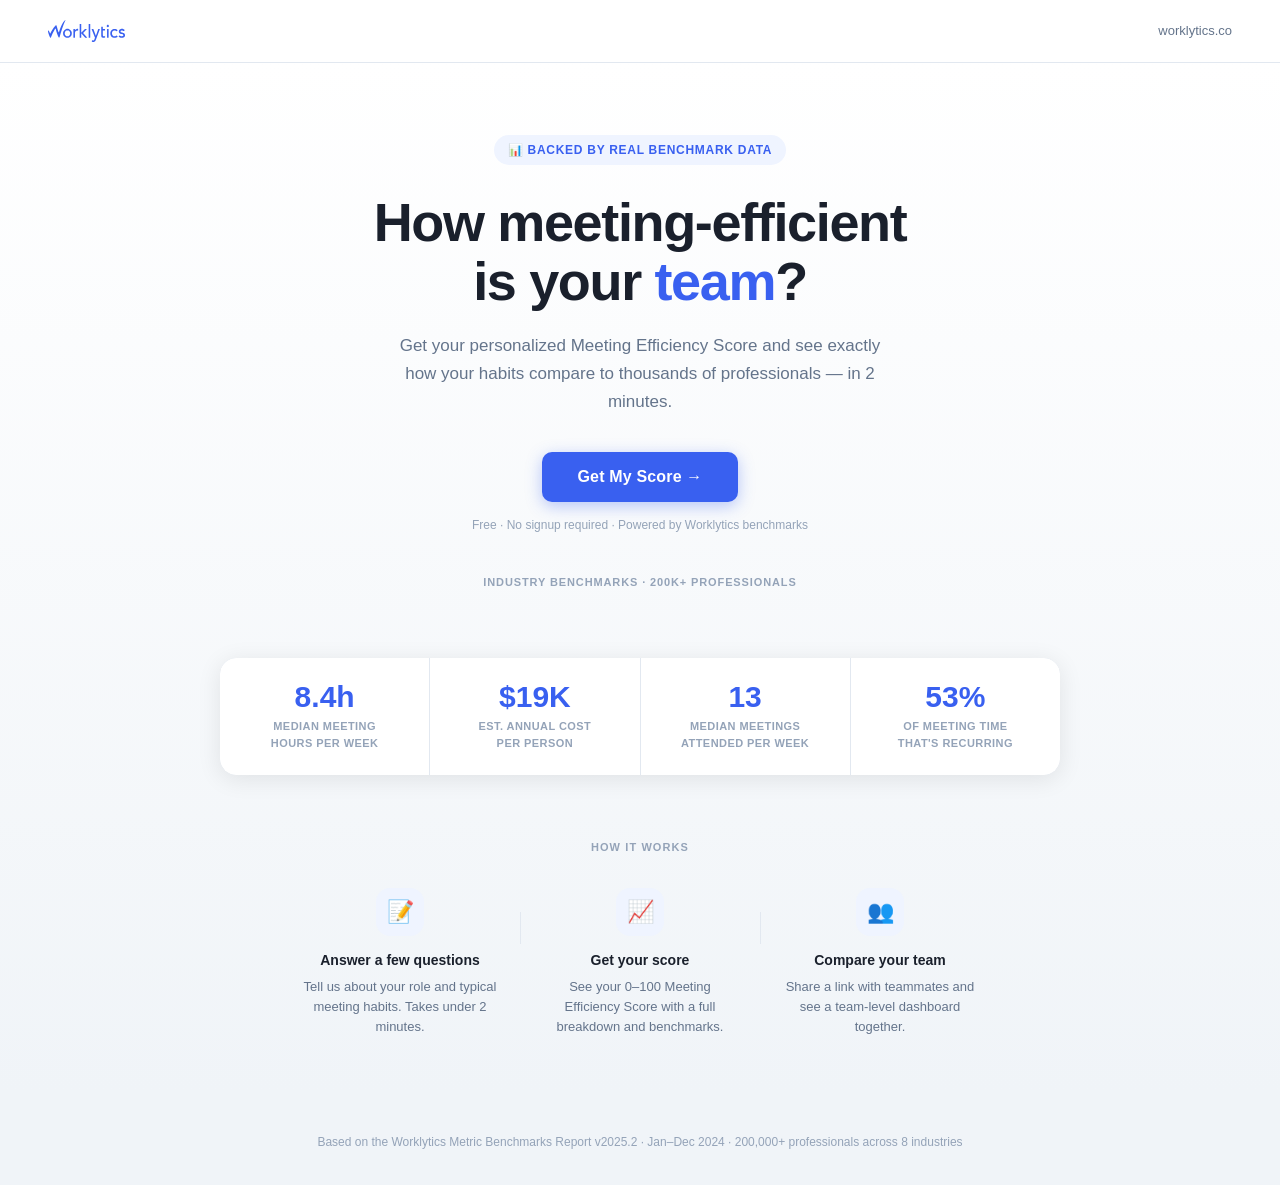
==== commit 16d75eb6: "Add official Worklytics logo to all screen navbars Replace inline SVG logo-src references with the o" ====
--- a/index.html
+++ b/index.html
@@ -784,6 +784,29 @@
     .cta-left { flex: 1; min-width: 0; }
     .cta-left h4 { font-size: 16px; font-weight: 800; color: var(--gray-900); margin-bottom: 6px; }
     .cta-left p  { font-size: 13px; color: var(--gray-500); line-height: 1.55; }
+    .cta-logos {
+      display: flex;
+      align-items: center;
+      gap: 10px;
+      margin-top: 14px;
+    }
+    .cta-logo-wrap {
+      width: 36px;
+      height: 36px;
+      border-radius: 8px;
+      box-shadow: 0 1px 4px rgba(0,0,0,0.15);
+      flex-shrink: 0;
+      display: flex;
+      align-items: center;
+      justify-content: center;
+      padding: 7px;
+    }
+    .cta-logo-wrap img {
+      width: 100%;
+      height: 100%;
+      object-fit: contain;
+      display: block;
+    }
     .btn-cta {
       flex-shrink: 0;
       padding: 12px 22px;
@@ -913,9 +936,7 @@
 <div id="s-landing" class="screen active">
 
   <nav class="land-nav">
-    <svg class="wl-logo" viewBox="0 0 1079 307" fill="none" xmlns="http://www.w3.org/2000/svg" onclick="showScreen('landing')">
-      <use href="#wl-logo-src"/>
-    </svg>
+    <img src="logos/worklytics-logo.svg" class="wl-logo" alt="Worklytics" onclick="showScreen('landing')">
     <a href="https://worklytics.co" target="_blank" rel="noopener">worklytics.co</a>
   </nav>
 
@@ -981,9 +1002,7 @@
 <div id="s-form" class="screen">
 
   <div class="form-topbar">
-    <svg class="wl-logo" viewBox="0 0 1079 307" fill="none" xmlns="http://www.w3.org/2000/svg" onclick="showScreen('landing')">
-      <use href="#wl-logo-src"/>
-    </svg>
+    <img src="logos/worklytics-logo.svg" class="wl-logo" alt="Worklytics" onclick="showScreen('landing')"  style="cursor:pointer;">
     <button onclick="showScreen('landing')">&larr; Back to home</button>
   </div>
 
@@ -1130,9 +1149,7 @@
 <div id="s-results" class="screen">
 
   <div class="res-topbar">
-    <svg class="wl-logo" viewBox="0 0 1079 307" fill="none" xmlns="http://www.w3.org/2000/svg" onclick="showScreen('landing')">
-      <use href="#wl-logo-src"/>
-    </svg>
+    <img src="logos/worklytics-logo.svg" class="wl-logo" alt="Worklytics" onclick="showScreen('landing')" style="cursor:pointer;">
     <button onclick="resetToForm()">&larr; Start over</button>
   </div>
 
@@ -1251,7 +1268,21 @@
   <div class="cta-card">
     <div class="cta-left">
       <h4>Want the real picture? Stop guessing.</h4>
-      <p>This tool uses self-reported data. Worklytics connects to your Google or Microsoft calendar to give you exact, privacy-safe analytics for every person on your team — no surveys, no assumptions.</p>
+      <p>This tool uses self-reported data. Worklytics connects directly to your calendar and meeting tools to give you exact, privacy-safe analytics for every person on your team — no surveys, no assumptions.</p>
+      <div class="cta-logos">
+        <div class="cta-logo-wrap" style="background:#fff; border: 1px solid #e8eaed; padding: 4px;">
+          <img src="logos/google-calendar.svg" alt="Google Calendar" title="Google Calendar">
+        </div>
+        <div class="cta-logo-wrap" style="background:#0078d4;">
+          <img src="logos/outlook.svg" alt="Outlook" title="Microsoft Outlook" style="filter:brightness(0) invert(1)">
+        </div>
+        <div class="cta-logo-wrap" style="background:#5059c9;">
+          <img src="logos/teams.svg" alt="Microsoft Teams" title="Microsoft Teams" style="filter:brightness(0) invert(1)">
+        </div>
+        <div class="cta-logo-wrap" style="background:#2D8CFF;">
+          <img src="logos/zoom.svg" alt="Zoom" title="Zoom" style="filter:brightness(0) invert(1)">
+        </div>
+      </div>
     </div>
     <a href="https://worklytics.co" target="_blank" rel="noopener" class="btn-cta">Learn More &rarr;</a>
   </div>
@@ -1264,9 +1295,7 @@
 <div id="s-team" class="screen">
 
   <div class="team-topbar">
-    <svg class="wl-logo" viewBox="0 0 1079 307" fill="none" xmlns="http://www.w3.org/2000/svg" onclick="showScreen('landing')">
-      <use href="#wl-logo-src"/>
-    </svg>
+    <img src="logos/worklytics-logo.svg" class="wl-logo" alt="Worklytics" onclick="showScreen('landing')" style="cursor:pointer;">
     <button onclick="showScreen('results')">&larr; My results</button>
   </div>
 
@@ -1973,6 +2002,11 @@
   document.getElementById('btn-gen-link').textContent = '✓ Link ready';
   document.getElementById('btn-gen-link').disabled = true;
   document.getElementById('btn-gen-link').style.opacity = '0.65';
+
+  // Show "View team dashboard" for the original creator too
+  const viewBtn = document.getElementById('btn-view-team');
+  viewBtn.textContent = '→ View team dashboard';
+  viewBtn.classList.add('show');
 }
 
 function copyShareLink(fromTeamView = false) {
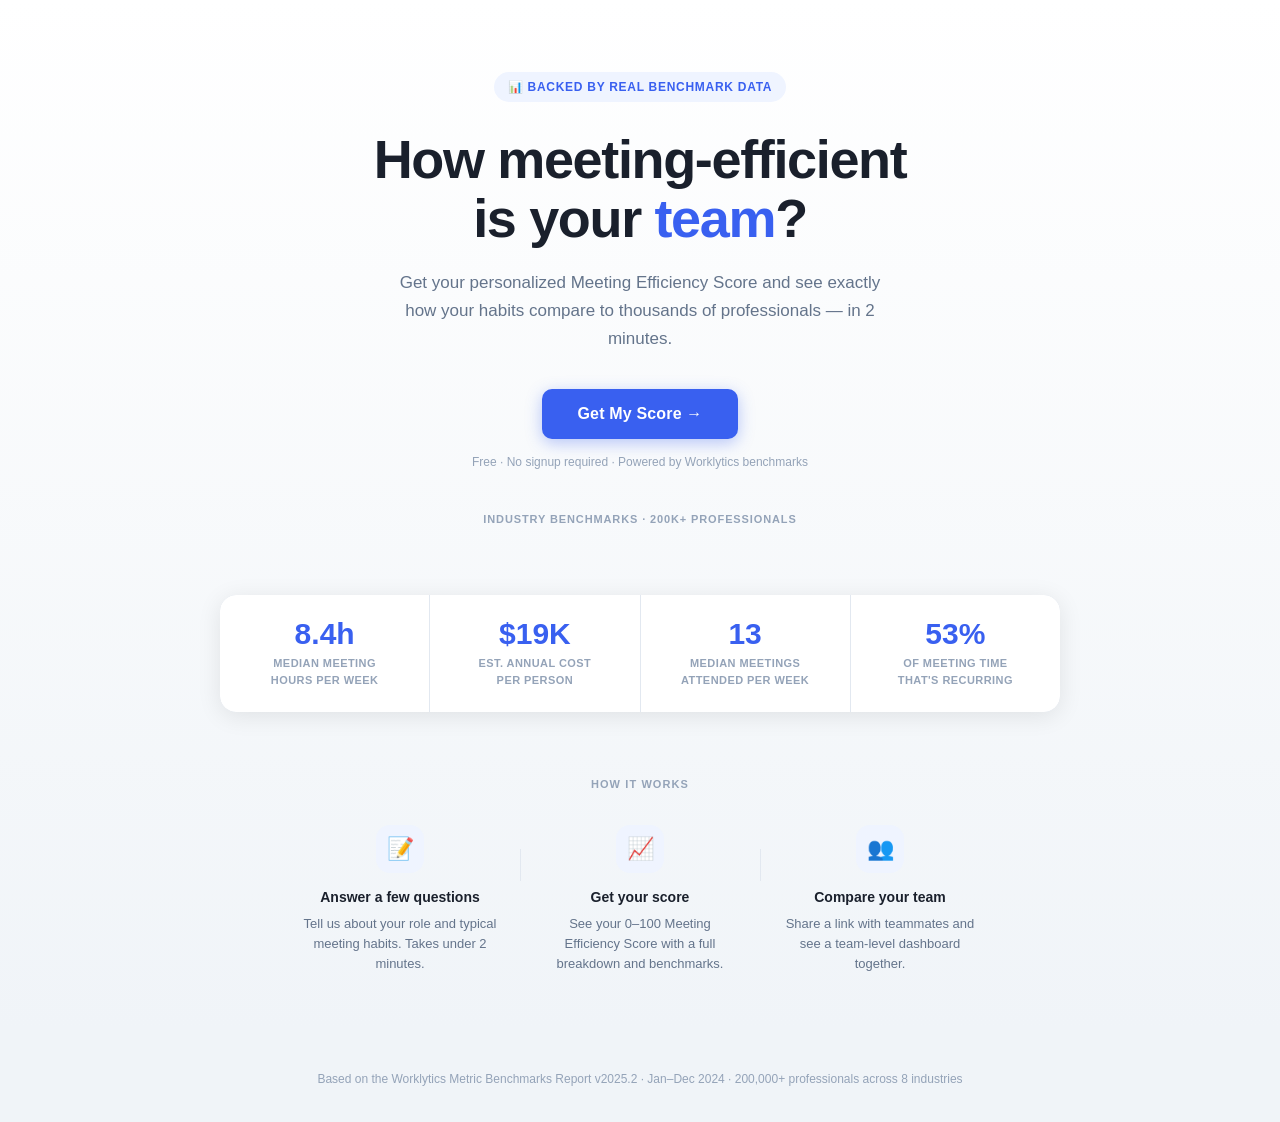
==== commit eda36ce9: "Remove tool header for Webflow embed - Remove land-nav entirely (Webflow site provides its own heade" ====
--- a/index.html
+++ b/index.html
@@ -5,911 +5,7 @@
   <meta name="viewport" content="width=device-width, initial-scale=1.0">
   <title>Meeting Efficiency Score — Worklytics</title>
   <meta name="description" content="Get your personalized Meeting Efficiency Score and see how you compare to thousands of professionals. Powered by Worklytics benchmark data.">
-  <style>
-    *, *::before, *::after { box-sizing: border-box; margin: 0; padding: 0; }
-
-    :root {
-      --blue:       #3960f0;
-      --blue-mid:   #2244cc;
-      --blue-dark:  #1e3a8a;
-      --blue-light: #eff4ff;
-      --blue-pale:  #f5f7ff;
-      --green:      #10b981;
-      --amber:      #f59e0b;
-      --orange:     #f97316;
-      --red:        #ef4444;
-      --gray-50:    #f8fafc;
-      --gray-100:   #f1f5f9;
-      --gray-200:   #e2e8f0;
-      --gray-300:   #cbd5e1;
-      --gray-400:   #94a3b8;
-      --gray-500:   #64748b;
-      --gray-600:   #475569;
-      --gray-700:   #374151;
-      --gray-900:   #1a202c;
-      --bg:         #f0f4f8;
-      --shadow:     0 4px 24px rgba(0,0,0,0.09);
-      --shadow-sm:  0 2px 8px rgba(0,0,0,0.07);
-      --radius:     16px;
-      --radius-sm:  10px;
-      --radius-pill:20px;
-    }
-
-    html { scroll-behavior: smooth; }
-
-    body {
-      font-family: -apple-system, BlinkMacSystemFont, "Segoe UI", Roboto, "Helvetica Neue", Arial, sans-serif;
-      background: var(--bg);
-      color: var(--gray-900);
-      min-height: 100vh;
-      line-height: 1.5;
-      -webkit-font-smoothing: antialiased;
-    }
-
-    /* ── Screens ── */
-    .screen { display: none !important; }
-    .screen.active { display: block !important; }
-    #s-landing.active { display: flex !important; }
-
-    /* ── Shared logo ── */
-    .wl-logo { height: 22px; width: auto; cursor: pointer; display: block; }
-
-    /* ════════════════════════════════════════
-       LANDING
-    ════════════════════════════════════════ */
-    #s-landing { min-height: 100vh; display: flex; flex-direction: column; }
-
-    .land-nav {
-      display: flex;
-      align-items: center;
-      justify-content: space-between;
-      padding: 20px 48px;
-      background: #fff;
-      border-bottom: 1px solid var(--gray-200);
-    }
-    .land-nav a {
-      font-size: 13px;
-      color: var(--gray-500);
-      text-decoration: none;
-      font-weight: 500;
-    }
-    .land-nav a:hover { color: var(--blue); }
-
-    .land-hero {
-      flex: 1;
-      display: flex;
-      flex-direction: column;
-      align-items: center;
-      justify-content: center;
-      text-align: center;
-      padding: 72px 24px 56px;
-      background: linear-gradient(180deg, #fff 0%, var(--bg) 100%);
-    }
-
-    .hero-badge {
-      display: inline-flex;
-      align-items: center;
-      gap: 6px;
-      background: var(--blue-light);
-      color: var(--blue);
-      font-size: 12px;
-      font-weight: 700;
-      letter-spacing: 0.06em;
-      text-transform: uppercase;
-      padding: 6px 14px;
-      border-radius: 20px;
-      margin-bottom: 28px;
-    }
-
-    .hero-h1 {
-      font-size: clamp(30px, 5.5vw, 54px);
-      font-weight: 800;
-      color: var(--gray-900);
-      line-height: 1.1;
-      max-width: 680px;
-      margin-bottom: 20px;
-      letter-spacing: -0.025em;
-    }
-    .hero-h1 em { font-style: normal; color: var(--blue); }
-
-    .hero-sub {
-      font-size: 17px;
-      color: var(--gray-500);
-      max-width: 500px;
-      line-height: 1.65;
-      margin-bottom: 36px;
-    }
-
-    .btn-hero {
-      display: inline-flex;
-      align-items: center;
-      gap: 8px;
-      background: var(--blue);
-      color: #fff;
-      padding: 16px 36px;
-      border-radius: var(--radius-sm);
-      font-size: 16px;
-      font-weight: 700;
-      border: none;
-      cursor: pointer;
-      transition: background 0.15s, transform 0.1s, box-shadow 0.15s;
-      box-shadow: 0 4px 16px rgba(57,96,240,0.35);
-      letter-spacing: 0.01em;
-    }
-    .btn-hero:hover  { background: var(--blue-mid); box-shadow: 0 6px 20px rgba(57,96,240,0.4); }
-    .btn-hero:active { transform: scale(0.98); }
-
-    .hero-note {
-      margin-top: 14px;
-      font-size: 12px;
-      color: var(--gray-400);
-    }
-
-    .stats-section-label {
-      font-size: 11px;
-      font-weight: 700;
-      letter-spacing: 0.08em;
-      text-transform: uppercase;
-      color: var(--gray-400);
-      margin-top: 40px;
-      margin-bottom: 12px;
-    }
-
-    /* Stats row */
-    .stats-row {
-      display: flex;
-      gap: 1px;
-      max-width: 840px;
-      width: 100%;
-      margin: 56px auto 0;
-      background: var(--gray-200);
-      border-radius: var(--radius);
-      overflow: hidden;
-      box-shadow: var(--shadow);
-    }
-    .stat-cell {
-      flex: 1;
-      background: #fff;
-      padding: 24px 20px;
-      text-align: center;
-    }
-    .stat-cell:first-child { border-radius: var(--radius) 0 0 var(--radius); }
-    .stat-cell:last-child  { border-radius: 0 var(--radius) var(--radius) 0; }
-    .stat-big { font-size: 30px; font-weight: 800; color: var(--blue); line-height: 1; margin-bottom: 6px; }
-    .stat-lbl { font-size: 11px; font-weight: 600; text-transform: uppercase; letter-spacing: 0.04em; color: var(--gray-400); }
-
-    /* How it works */
-    .how-section {
-      max-width: 840px;
-      width: 100%;
-      margin: 64px auto 0;
-      padding: 0 24px;
-    }
-    .how-eyebrow {
-      text-align: center;
-      font-size: 11px;
-      font-weight: 700;
-      letter-spacing: 0.1em;
-      text-transform: uppercase;
-      color: var(--gray-400);
-      margin-bottom: 32px;
-    }
-    .how-steps { display: flex; gap: 0; justify-content: center; }
-    .how-step {
-      flex: 1;
-      max-width: 240px;
-      text-align: center;
-      padding: 0 20px;
-      position: relative;
-    }
-    .how-step:not(:last-child)::after {
-      content: '';
-      position: absolute;
-      top: 24px;
-      right: -1px;
-      width: 1px;
-      height: 32px;
-      background: var(--gray-200);
-    }
-    .how-icon {
-      width: 48px; height: 48px;
-      background: var(--blue-light);
-      border-radius: 14px;
-      display: flex;
-      align-items: center;
-      justify-content: center;
-      font-size: 22px;
-      margin: 0 auto 14px;
-    }
-    .how-step h3 { font-size: 14px; font-weight: 700; color: var(--gray-900); margin-bottom: 6px; }
-    .how-step p  { font-size: 13px; color: var(--gray-500); line-height: 1.55; }
-
-    .land-footer {
-      text-align: center;
-      padding: 40px 24px 32px;
-      font-size: 12px;
-      color: var(--gray-400);
-      line-height: 1.6;
-    }
-
-    /* ════════════════════════════════════════
-       FORM
-    ════════════════════════════════════════ */
-    #s-form {
-      min-height: 100vh;
-      padding: 28px 16px 48px;
-      display: flex;
-      flex-direction: column;
-      align-items: center;
-    }
-
-    .form-topbar {
-      width: 100%;
-      max-width: 560px;
-      display: flex;
-      align-items: center;
-      justify-content: space-between;
-      margin-bottom: 24px;
-    }
-    .form-topbar button {
-      font-size: 12px;
-      color: var(--gray-400);
-      background: none;
-      border: none;
-      cursor: pointer;
-      padding: 4px 0;
-    }
-    .form-topbar button:hover { color: var(--gray-600); }
-
-    /* Team join banner */
-    .team-banner {
-      background: var(--blue-light);
-      border: 1.5px solid #c7d7fe;
-      border-radius: 10px;
-      padding: 12px 16px;
-      margin-bottom: 20px;
-      display: none;
-      align-items: flex-start;
-      gap: 10px;
-      font-size: 13px;
-      color: var(--blue-dark);
-      line-height: 1.5;
-    }
-    .team-banner.show { display: flex; }
-    .tb-icon { font-size: 18px; flex-shrink: 0; margin-top: 1px; }
-
-    /* Card */
-    .card {
-      background: #fff;
-      border-radius: var(--radius);
-      box-shadow: var(--shadow);
-      width: 100%;
-      max-width: 560px;
-      padding: 36px 40px 40px;
-    }
-
-    /* Progress dots */
-    .prog-wrap { margin-bottom: 28px; }
-    .prog-track {
-      display: flex;
-      align-items: center;
-      gap: 6px;
-      margin-bottom: 8px;
-    }
-    .prog-dot {
-      width: 8px; height: 8px; border-radius: 50%;
-      background: var(--gray-200);
-      flex-shrink: 0;
-      transition: background 0.25s, box-shadow 0.25s;
-    }
-    .prog-dot.active { background: var(--blue); box-shadow: 0 0 0 3px rgba(57,96,240,0.18); }
-    .prog-dot.done   { background: var(--blue); }
-    .prog-line {
-      flex: 1; height: 2px;
-      background: var(--gray-200);
-      border-radius: 1px;
-      transition: background 0.25s;
-    }
-    .prog-line.done { background: var(--blue); }
-    .prog-meta { font-size: 12px; color: var(--gray-400); font-weight: 600; }
-
-    /* Section label */
-    .sec-label {
-      font-size: 11px;
-      font-weight: 700;
-      letter-spacing: 0.09em;
-      text-transform: uppercase;
-      color: var(--gray-400);
-      margin: 22px 0 12px;
-    }
-    .sec-label:first-of-type { margin-top: 4px; }
-
-    /* Field */
-    .field { margin-bottom: 16px; }
-    .field:last-child { margin-bottom: 0; }
-    .field > label {
-      display: block;
-      font-size: 13px;
-      font-weight: 600;
-      color: var(--gray-700);
-      margin-bottom: 6px;
-    }
-    .field input[type="text"],
-    .field input[type="email"],
-    .field input[type="number"],
-    .field select {
-      width: 100%;
-      padding: 10px 12px;
-      border: 1.5px solid var(--gray-200);
-      border-radius: var(--radius-sm);
-      font-size: 14px;
-      color: var(--gray-900);
-      background: var(--gray-50);
-      outline: none;
-      appearance: none;
-      transition: border-color 0.15s, box-shadow 0.15s, background 0.15s;
-    }
-    .field input:focus, .field select:focus {
-      border-color: var(--blue);
-      box-shadow: 0 0 0 3px rgba(57,96,240,0.12);
-      background: #fff;
-    }
-    .field select {
-      background-image: url("data:image/svg+xml,%3Csvg xmlns='http://www.w3.org/2000/svg' width='12' height='8' viewBox='0 0 12 8'%3E%3Cpath d='M1 1l5 5 5-5' stroke='%2364748b' stroke-width='1.5' fill='none' stroke-linecap='round'/%3E%3C/svg%3E");
-      background-repeat: no-repeat;
-      background-position: right 12px center;
-      background-color: var(--gray-50);
-      padding-right: 34px;
-      cursor: pointer;
-    }
-    .field-row { display: flex; gap: 14px; }
-    .field-row .field { flex: 1; }
-
-    /* Pill group */
-    .pill-group { display: flex; gap: 8px; flex-wrap: wrap; }
-    .pill-group input[type="radio"] { display: none; }
-    .pill-group label {
-      padding: 8px 16px;
-      border-radius: var(--radius-pill);
-      border: 1.5px solid var(--gray-200);
-      font-size: 13px;
-      font-weight: 500;
-      color: var(--gray-500);
-      cursor: pointer;
-      background: var(--gray-50);
-      transition: border-color 0.15s, color 0.15s, background 0.15s;
-      user-select: none;
-      line-height: 1;
-    }
-    .pill-group input:checked + label {
-      background: var(--blue);
-      border-color: var(--blue);
-      color: #fff;
-      font-weight: 600;
-    }
-    .pill-group label:hover { border-color: var(--blue); color: var(--blue); }
-    .pill-group input:checked + label:hover { color: #fff; }
-
-    /* Slider */
-    .slider-wrap { display: flex; align-items: center; gap: 14px; }
-    .slider-wrap input[type="range"] {
-      flex: 1;
-      height: 6px;
-      border-radius: 3px;
-      accent-color: var(--blue);
-      cursor: pointer;
-    }
-    .slider-val {
-      font-size: 22px;
-      font-weight: 800;
-      color: var(--blue);
-      min-width: 56px;
-      text-align: right;
-      line-height: 1;
-    }
-    .field-hint {
-      font-size: 11px;
-      color: var(--gray-400);
-      margin-top: 5px;
-      line-height: 1.4;
-    }
-
-    /* Cost input with $ prefix */
-    .cost-wrap { position: relative; }
-    .cost-wrap .cost-pfx {
-      position: absolute;
-      left: 12px; top: 50%;
-      transform: translateY(-50%);
-      font-size: 14px;
-      font-weight: 600;
-      color: var(--gray-500);
-      pointer-events: none;
-    }
-    .cost-wrap input { padding-left: 22px; }
-
-    /* Divider */
-    .divider { border: none; border-top: 1px solid var(--gray-100); margin: 18px 0; }
-
-    /* Buttons */
-    .btn { display: block; width: 100%; padding: 14px; border: none; border-radius: var(--radius-sm);
-           font-size: 15px; font-weight: 700; cursor: pointer; transition: background 0.15s, transform 0.1s;
-           letter-spacing: 0.01em; text-align: center; }
-    .btn:active { transform: scale(0.98); }
-    .btn-blue  { background: var(--blue);   color: #fff; margin-top: 28px; }
-    .btn-blue:hover { background: var(--blue-mid); }
-    .btn-ghost { background: transparent; color: var(--gray-500); border: 1.5px solid var(--gray-200); margin-top: 10px; }
-    .btn-ghost:hover { border-color: var(--gray-300); color: var(--gray-700); }
-
-    /* ════════════════════════════════════════
-       RESULTS
-    ════════════════════════════════════════ */
-    #s-results {
-      padding: 24px 16px 64px;
-      max-width: 900px;
-      margin: 0 auto;
-    }
-
-    .res-topbar {
-      display: flex;
-      align-items: center;
-      justify-content: space-between;
-      margin-bottom: 28px;
-    }
-    .res-topbar button {
-      font-size: 13px; color: var(--gray-400);
-      background: none; border: none; cursor: pointer;
-    }
-    .res-topbar button:hover { color: var(--gray-600); }
-
-    /* Score hero */
-    .score-hero {
-      background: #fff;
-      border-radius: var(--radius);
-      box-shadow: var(--shadow);
-      padding: 36px 40px;
-      display: flex;
-      align-items: center;
-      gap: 48px;
-      margin-bottom: 16px;
-    }
-
-    .gauge-wrap {
-      position: relative;
-      width: 180px;
-      height: 180px;
-      flex-shrink: 0;
-    }
-    .gauge-svg { width: 180px; height: 180px; display: block; }
-    .gauge-center {
-      position: absolute;
-      top: 50%; left: 50%;
-      transform: translate(-50%, -50%);
-      text-align: center;
-      pointer-events: none;
-    }
-    .gauge-num {
-      font-size: 52px;
-      font-weight: 900;
-      line-height: 1;
-      color: var(--gray-900);
-      letter-spacing: -0.02em;
-    }
-    .gauge-sub {
-      font-size: 11px;
-      color: var(--gray-400);
-      font-weight: 600;
-      letter-spacing: 0.04em;
-      text-transform: uppercase;
-      margin-top: 2px;
-    }
-
-    .score-right { flex: 1; min-width: 0; }
-    .score-grade {
-      font-size: 12px;
-      font-weight: 700;
-      letter-spacing: 0.1em;
-      text-transform: uppercase;
-      margin-bottom: 8px;
-    }
-    .score-headline {
-      font-size: 24px;
-      font-weight: 800;
-      color: var(--gray-900);
-      line-height: 1.2;
-      margin-bottom: 12px;
-    }
-    .score-summary {
-      font-size: 14px;
-      color: var(--gray-500);
-      line-height: 1.65;
-    }
-
-    /* Metrics strip */
-    /* ── Animal archetype card ── */
-    .animal-card {
-      display: flex;
-      align-items: center;
-      gap: 20px;
-      background: linear-gradient(135deg, #f0f4ff 0%, #fafafa 100%);
-      border: 1.5px solid var(--blue-light);
-      border-radius: var(--radius);
-      padding: 20px 24px;
-      margin-bottom: 16px;
-    }
-    .animal-img {
-      width: 88px;
-      height: 88px;
-      object-fit: contain;
-      flex-shrink: 0;
-      filter: drop-shadow(0 4px 12px rgba(0,0,0,0.12));
-    }
-    .animal-eyebrow {
-      font-size: 11px;
-      font-weight: 700;
-      letter-spacing: 0.07em;
-      text-transform: uppercase;
-      color: var(--blue);
-      margin-bottom: 4px;
-    }
-    .animal-name {
-      font-size: 22px;
-      font-weight: 800;
-      color: var(--gray-900);
-      margin-bottom: 6px;
-      line-height: 1.2;
-    }
-    .animal-desc {
-      font-size: 14px;
-      color: var(--gray-600);
-      line-height: 1.5;
-    }
-    @media (max-width: 480px) {
-      .animal-card { flex-direction: column; text-align: center; }
-    }
-
-    .metrics-strip {
-      display: flex;
-      gap: 1px;
-      background: var(--gray-200);
-      border-radius: 12px;
-      overflow: hidden;
-      box-shadow: var(--shadow-sm);
-      margin-bottom: 16px;
-    }
-    .m-cell {
-      flex: 1;
-      background: #fff;
-      padding: 18px 14px;
-      text-align: center;
-    }
-    .m-cell:first-child { border-radius: 12px 0 0 12px; }
-    .m-cell:last-child  { border-radius: 0 12px 12px 0; }
-    .m-val {
-      font-size: 24px;
-      font-weight: 800;
-      color: var(--gray-900);
-      line-height: 1;
-      margin-bottom: 4px;
-    }
-    .m-val.good   { color: var(--green); }
-    .m-val.warn   { color: var(--amber); }
-    .m-val.danger { color: var(--red); }
-    .m-val.blue   { color: var(--blue); }
-    .m-lbl {
-      font-size: 10px;
-      font-weight: 600;
-      text-transform: uppercase;
-      letter-spacing: 0.05em;
-      color: var(--gray-400);
-      line-height: 1.3;
-    }
-
-    /* Two col grid */
-    .two-col {
-      display: grid;
-      grid-template-columns: 1fr 1fr;
-      gap: 16px;
-      margin-bottom: 16px;
-    }
-
-    /* Generic result card */
-    .r-card {
-      background: #fff;
-      border-radius: var(--radius);
-      box-shadow: var(--shadow-sm);
-      padding: 24px;
-    }
-    .r-card-title {
-      font-size: 11px;
-      font-weight: 700;
-      letter-spacing: 0.09em;
-      text-transform: uppercase;
-      color: var(--gray-400);
-      margin-bottom: 16px;
-    }
-
-    /* Benchmark chart */
-    #bench-canvas { width: 100%; height: 148px; display: block; }
-    .chart-footer {
-      display: flex;
-      justify-content: space-between;
-      margin-top: 8px;
-      font-size: 12px;
-      color: var(--gray-400);
-    }
-    .chart-footer strong { color: var(--gray-600); }
-
-    /* Dimension bars */
-    .dim-row {
-      display: flex;
-      align-items: center;
-      gap: 10px;
-      margin-bottom: 13px;
-    }
-    .dim-row:last-child { margin-bottom: 0; }
-    .dim-icon { font-size: 15px; width: 20px; flex-shrink: 0; }
-    .dim-name { font-size: 12px; font-weight: 600; color: var(--gray-600); width: 88px; flex-shrink: 0; }
-    .dim-track { flex: 1; height: 7px; background: var(--gray-100); border-radius: 4px; overflow: hidden; }
-    .dim-bar   { height: 100%; border-radius: 4px; transition: width 0.9s cubic-bezier(0.4,0,0.2,1); }
-    .dim-score { font-size: 13px; font-weight: 700; width: 28px; text-align: right; flex-shrink: 0; }
-    .dim-weight { font-size: 10px; color: var(--gray-400); width: 30px; flex-shrink: 0; text-align: right; }
-
-    /* Insights card */
-    .timeline-card {
-      margin-bottom: 16px;
-    }
-    .timeline-card .r-card-title {
-      margin-bottom: 12px;
-    }
-    .insights-card {
-      background: #fff;
-      border-radius: var(--radius);
-      box-shadow: var(--shadow-sm);
-      padding: 24px;
-      margin-bottom: 16px;
-    }
-    .insight-row {
-      display: flex;
-      gap: 14px;
-      padding: 15px 0;
-      border-bottom: 1px solid var(--gray-100);
-    }
-    .insight-row:first-child { padding-top: 0; }
-    .insight-row:last-child  { border-bottom: none; padding-bottom: 0; }
-    .ins-icon {
-      width: 36px; height: 36px;
-      border-radius: 10px;
-      display: flex; align-items: center; justify-content: center;
-      font-size: 17px; flex-shrink: 0;
-    }
-    .ins-icon.red    { background: #fff1f2; }
-    .ins-icon.amber  { background: #fffbeb; }
-    .ins-icon.green  { background: #f0fdf4; }
-    .ins-icon.blue   { background: var(--blue-light); }
-    .ins-body h4 { font-size: 14px; font-weight: 700; color: var(--gray-900); margin-bottom: 4px; }
-    .ins-body p  { font-size: 13px; color: var(--gray-500); line-height: 1.6; }
-
-    /* Team invite */
-    .invite-card {
-      background: linear-gradient(135deg, #1e3a8a 0%, #3960f0 100%);
-      border-radius: var(--radius);
-      padding: 30px 32px;
-      margin-bottom: 16px;
-      color: #fff;
-    }
-    .invite-top {
-      display: flex;
-      align-items: flex-start;
-      justify-content: space-between;
-      gap: 24px;
-      margin-bottom: 16px;
-    }
-    .invite-top h3 { font-size: 19px; font-weight: 800; margin-bottom: 6px; }
-    .invite-top p  { font-size: 13px; color: #bfdbfe; line-height: 1.55; }
-    .btn-share {
-      flex-shrink: 0;
-      background: #fff;
-      color: var(--blue);
-      padding: 11px 22px;
-      border-radius: 8px;
-      font-size: 13px;
-      font-weight: 700;
-      border: none;
-      cursor: pointer;
-      white-space: nowrap;
-      transition: background 0.15s;
-    }
-    .btn-share:hover { background: #eff4ff; }
-    .share-box {
-      display: none;
-      gap: 8px;
-      margin-top: 4px;
-    }
-    .share-box.show { display: flex; }
-    .share-input {
-      flex: 1;
-      padding: 10px 12px;
-      border-radius: 8px;
-      border: 1.5px solid rgba(255,255,255,0.3);
-      font-size: 12px;
-      color: #fff;
-      background: rgba(255,255,255,0.12);
-      outline: none;
-    }
-    .share-input::selection { background: rgba(255,255,255,0.3); }
-    .btn-copy {
-      padding: 10px 16px;
-      background: rgba(255,255,255,0.18);
-      color: #fff;
-      border: 1.5px solid rgba(255,255,255,0.35);
-      border-radius: 8px;
-      font-size: 13px;
-      font-weight: 600;
-      cursor: pointer;
-      white-space: nowrap;
-      transition: background 0.15s;
-    }
-    .btn-copy:hover { background: rgba(255,255,255,0.28); }
-
-    /* View team btn (shown when joining a team) */
-    .btn-view-team {
-      display: none;
-      width: 100%;
-      padding: 12px;
-      margin-top: 12px;
-      background: rgba(255,255,255,0.18);
-      color: #fff;
-      border: 1.5px solid rgba(255,255,255,0.4);
-      border-radius: 8px;
-      font-size: 14px;
-      font-weight: 700;
-      cursor: pointer;
-      text-align: center;
-      transition: background 0.15s;
-    }
-    .btn-view-team:hover { background: rgba(255,255,255,0.28); }
-    .btn-view-team.show { display: block; }
-
-    /* CTA card */
-    .cta-card {
-      background: #fff;
-      border-radius: var(--radius);
-      box-shadow: var(--shadow-sm);
-      padding: 24px 28px;
-      display: flex;
-      align-items: center;
-      gap: 24px;
-      border-left: 4px solid var(--blue);
-    }
-    .cta-left { flex: 1; min-width: 0; }
-    .cta-left h4 { font-size: 16px; font-weight: 800; color: var(--gray-900); margin-bottom: 6px; }
-    .cta-left p  { font-size: 13px; color: var(--gray-500); line-height: 1.55; }
-    .cta-logos {
-      display: flex;
-      align-items: center;
-      gap: 10px;
-      margin-top: 14px;
-    }
-    .cta-logo-wrap {
-      width: 36px;
-      height: 36px;
-      border-radius: 8px;
-      box-shadow: 0 1px 4px rgba(0,0,0,0.15);
-      flex-shrink: 0;
-      display: flex;
-      align-items: center;
-      justify-content: center;
-      padding: 7px;
-    }
-    .cta-logo-wrap img {
-      width: 100%;
-      height: 100%;
-      object-fit: contain;
-      display: block;
-    }
-    .btn-cta {
-      flex-shrink: 0;
-      padding: 12px 22px;
-      background: var(--blue);
-      color: #fff;
-      border: none;
-      border-radius: var(--radius-sm);
-      font-size: 14px;
-      font-weight: 700;
-      cursor: pointer;
-      text-decoration: none;
-      display: inline-block;
-      transition: background 0.15s;
-      white-space: nowrap;
-    }
-    .btn-cta:hover { background: var(--blue-mid); }
-
-    /* ════════════════════════════════════════
-       TEAM DASHBOARD
-    ════════════════════════════════════════ */
-    #s-team {
-      padding: 24px 16px 64px;
-      max-width: 900px;
-      margin: 0 auto;
-    }
-
-    .team-topbar {
-      display: flex;
-      align-items: center;
-      justify-content: space-between;
-      margin-bottom: 32px;
-    }
-    .team-topbar button {
-      font-size: 13px; color: var(--gray-400);
-      background: none; border: none; cursor: pointer;
-    }
-
-    .team-hero {
-      background: #fff;
-      border-radius: var(--radius);
-      box-shadow: var(--shadow);
-      padding: 36px 40px;
-      text-align: center;
-      margin-bottom: 16px;
-    }
-    .team-hero-eyebrow {
-      font-size: 11px; font-weight: 700; letter-spacing: 0.1em;
-      text-transform: uppercase; color: var(--gray-400); margin-bottom: 12px;
-    }
-    .team-avg-num {
-      font-size: 72px;
-      font-weight: 900;
-      line-height: 1;
-      margin-bottom: 8px;
-      letter-spacing: -0.03em;
-    }
-    .team-avg-sub { font-size: 15px; color: var(--gray-500); }
-
-    .member-row {
-      display: flex;
-      align-items: center;
-      gap: 14px;
-      padding: 13px 0;
-      border-bottom: 1px solid var(--gray-100);
-    }
-    .member-row:last-child { border-bottom: none; }
-    .member-avatar {
-      width: 38px; height: 38px;
-      border-radius: 50%;
-      display: flex; align-items: center; justify-content: center;
-      font-size: 14px; font-weight: 800; color: #fff;
-      flex-shrink: 0;
-    }
-    .member-info { flex: 1; min-width: 0; }
-    .member-name { font-size: 14px; font-weight: 600; color: var(--gray-900); }
-    .member-detail { font-size: 12px; color: var(--gray-400); margin-top: 1px; }
-    .member-right { text-align: right; flex-shrink: 0; }
-    .member-score { font-size: 22px; font-weight: 800; line-height: 1; }
-    .member-sub   { font-size: 11px; color: var(--gray-400); margin-top: 2px; }
-
-    /* ── Animations ── */
-    @keyframes fadeUp {
-      from { opacity: 0; transform: translateY(16px); }
-      to   { opacity: 1; transform: translateY(0); }
-    }
-    .fade-up { animation: fadeUp 0.4s ease forwards; }
-
-    /* ── Responsive ── */
-    @media (max-width: 660px) {
-      .land-nav { padding: 16px 20px; }
-      .score-hero { flex-direction: column; align-items: center; gap: 24px; text-align: center; }
-      .two-col { grid-template-columns: 1fr; }
-      .stats-row { flex-direction: column; }
-      .stat-cell:first-child { border-radius: var(--radius) var(--radius) 0 0; }
-      .stat-cell:last-child  { border-radius: 0 0 var(--radius) var(--radius); }
-      .how-steps { flex-direction: column; align-items: center; }
-      .how-step::after { display: none; }
-      .card { padding: 28px 22px; }
-      .cta-card { flex-direction: column; }
-      .invite-top { flex-direction: column; }
-      .invite-top .btn-share { width: 100%; text-align: center; }
-    }
-  </style>
+  <link rel="stylesheet" href="/styles.css">
 </head>
 <body>
 
@@ -935,10 +31,6 @@
 ════════════════════════════════════════ -->
 <div id="s-landing" class="screen active">
 
-  <nav class="land-nav">
-    <img src="logos/worklytics-logo.svg" class="wl-logo" alt="Worklytics" onclick="showScreen('landing')">
-    <a href="https://worklytics.co" target="_blank" rel="noopener">worklytics.co</a>
-  </nav>
 
   <div class="land-hero">
     <div class="hero-badge">📊 Backed by real benchmark data</div>
@@ -1002,7 +94,6 @@
 <div id="s-form" class="screen">
 
   <div class="form-topbar">
-    <img src="logos/worklytics-logo.svg" class="wl-logo" alt="Worklytics" onclick="showScreen('landing')"  style="cursor:pointer;">
     <button onclick="showScreen('landing')">&larr; Back to home</button>
   </div>
 
@@ -1041,6 +132,12 @@
           <label for="f-email">Work email <span style="font-weight:400;color:var(--gray-400)">(optional)</span></label>
           <input type="email" id="f-email" placeholder="jane@company.com" autocomplete="email">
         </div>
+      </div>
+      <div style="margin-top:10px;display:flex;align-items:flex-start;gap:8px">
+        <input type="checkbox" id="f-optin" style="margin-top:2px;flex-shrink:0;accent-color:var(--blue)">
+        <label for="f-optin" style="font-size:12px;color:var(--gray-500);line-height:1.5;cursor:pointer">
+          Keep me updated — I'd like to receive Worklytics research, benchmarks, and product news by email. Unsubscribe anytime.
+        </label>
       </div>
 
       <hr class="divider">
@@ -1149,7 +246,6 @@
 <div id="s-results" class="screen">
 
   <div class="res-topbar">
-    <img src="logos/worklytics-logo.svg" class="wl-logo" alt="Worklytics" onclick="showScreen('landing')" style="cursor:pointer;">
     <button onclick="resetToForm()">&larr; Start over</button>
   </div>
 
@@ -1295,7 +391,6 @@
 <div id="s-team" class="screen">
 
   <div class="team-topbar">
-    <img src="logos/worklytics-logo.svg" class="wl-logo" alt="Worklytics" onclick="showScreen('landing')" style="cursor:pointer;">
     <button onclick="showScreen('results')">&larr; My results</button>
   </div>
 
@@ -1358,1045 +453,6 @@
 <!-- ═══════════════════════════════════════════════════════════
      JAVASCRIPT
 ════════════════════════════════════════════════════════════ -->
-<script>
-'use strict';
-
-// ──────────────────────────────────────────────────────────────
-// BENCHMARK DATA  (from Worklytics Advanced Benchmarks v2025.2)
-// ──────────────────────────────────────────────────────────────
-const BM = {
-  ic: {
-    label: 'Individual Contributor',
-    hrs:  { p25: 4.3,  p50: 7.4,  p75: 11.2, p90: 15.2 },
-  },
-  manager: {
-    label: 'Frontline Manager',
-    hrs:  { p25: 9.5,  p50: 14.1, p75: 18.9, p90: 23.4 },
-  },
-  senior_leader: {
-    label: 'Senior Leader',
-    hrs:  { p25: 12.8, p50: 18.2, p75: 23.7, p90: 28.7 },
-  },
-};
-
-const ROLE_LABELS = {
-  ic: 'Individual Contributor',
-  manager: 'Manager',
-  senior_leader: 'Senior Leader',
-};
-
-const AVATAR_COLORS = [
-  '#3960f0','#10b981','#f59e0b','#8b5cf6',
-  '#ec4899','#06b6d4','#f97316','#84cc16',
-];
-
-// ──────────────────────────────────────────────────────────────
-// STATE
-// ──────────────────────────────────────────────────────────────
-const S = {
-  formData:    null,
-  result:      null,
-  teamEntries: [],   // decoded from URL ?t=
-  shareLink:   '',
-};
-
-// ──────────────────────────────────────────────────────────────
-// SCREEN NAVIGATION
-// ──────────────────────────────────────────────────────────────
-function showScreen(id) {
-  document.querySelectorAll('.screen').forEach(el => el.classList.remove('active'));
-  document.getElementById('s-' + id).classList.add('active');
-  window.scrollTo({ top: 0, behavior: 'smooth' });
-}
-
-// ──────────────────────────────────────────────────────────────
-// FORM PROGRESS
-// ──────────────────────────────────────────────────────────────
-function setStep(n) {
-  document.getElementById('step-1').style.display = n === 1 ? '' : 'none';
-  document.getElementById('step-2').style.display = n === 2 ? '' : 'none';
-
-  const labels = ['', 'About you', 'Meeting habits'];
-  document.getElementById('prog-meta').textContent = `Step ${n} of 2 · ${labels[n]}`;
-
-  // Dots
-  ['pd1','pd2','pd3'].forEach((id, i) => {
-    const el = document.getElementById(id);
-    el.className = 'prog-dot' + (i + 1 < n ? ' done' : i + 1 === n ? ' active' : '');
-  });
-  // Lines
-  ['pl1','pl2'].forEach((id, i) => {
-    document.getElementById(id).className = 'prog-line' + (i + 1 < n ? ' done' : '');
-  });
-}
-
-function startTool() { showScreen('form'); setStep(1); }
-
-function goStep2() {
-  const name = document.getElementById('f-name').value.trim();
-  if (!name) { document.getElementById('f-name').focus(); return; }
-  setStep(2);
-  window.scrollTo({ top: 0, behavior: 'smooth' });
-}
-
-function goStep1() { setStep(1); }
-function resetToForm() { showScreen('form'); setStep(1); }
-
-// Slider value helper
-function sv(id, val) { document.getElementById(id).textContent = val; }
-
-// ──────────────────────────────────────────────────────────────
-// TEAM URL ENCODING
-// ──────────────────────────────────────────────────────────────
-function encodeTeam(entries) {
-  try {
-    // compact: [name, role, score, meetingHrsWeek, focusHrsDay, annualCost]
-    const c = entries.map(e =>
-      [e.name, e.role, e.score,
-       +e.meetingHrsWeek.toFixed(1),
-       +e.focusHrsDay.toFixed(1),
-       e.annualCost]);
-    return btoa(unescape(encodeURIComponent(JSON.stringify(c))));
-  } catch { return ''; }
-}
-
-function decodeTeam(encoded) {
-  try {
-    const c = JSON.parse(decodeURIComponent(escape(atob(encoded))));
-    return c.map(([name, role, score, meetingHrsWeek, focusHrsDay, annualCost]) =>
-      ({ name, role, score, meetingHrsWeek, focusHrsDay, annualCost }));
-  } catch { return []; }
-}
-
-// ──────────────────────────────────────────────────────────────
-// SCORING
-// ──────────────────────────────────────────────────────────────
-function computeScore(data) {
-  const meetingHrsWeek = (data.meetingsPerWeek * data.avgDuration) / 60;
-  const b = BM[data.role].hrs;
-
-  // 1. Meeting Load (40%) — lower hrs vs benchmark = better
-  let loadScore;
-  if      (meetingHrsWeek <= b.p25) loadScore = 100;
-  else if (meetingHrsWeek <= b.p50) loadScore = 100 - 50 * (meetingHrsWeek - b.p25) / (b.p50 - b.p25);
-  else if (meetingHrsWeek <= b.p75) loadScore = 50  - 30 * (meetingHrsWeek - b.p50) / (b.p75 - b.p50);
-  else                              loadScore = Math.max(0, 20 - 20 * (meetingHrsWeek - b.p75) / (b.p90 - b.p75));
-
-  // 2. Meeting Size (20%) — fewer attendees = better
-  const a = data.avgAttendees;
-  let sizeScore;
-  if      (a <= 2)  sizeScore = 100;
-  else if (a <= 5)  sizeScore = 100 - 25 * (a - 2) / 3;
-  else if (a <= 10) sizeScore = 75  - 45 * (a - 5) / 5;
-  else if (a <= 20) sizeScore = 30  - 20 * (a - 10) / 10;
-  else              sizeScore = 10;
-
-  // 3. Recurrence (20%) — sweet spot ~30-55%
-  const r = data.pctRecurring;
-  let recurScore;
-  if      (r < 20)  recurScore = 60;
-  else if (r <= 55) recurScore = 60 + 40 * (r - 20) / 35;
-  else if (r <= 72) recurScore = 100 - 50 * (r - 55) / 17;
-  else              recurScore = Math.max(20, 50 - 30 * (r - 72) / 28);
-
-  // 4. Focus Time (20%) — based on avg uninterrupted gap between meetings
-  //    Focus time = 2h+ contiguous blocks. More/longer meetings = smaller gaps.
-  const meetingHrsDay  = meetingHrsWeek / 5;
-  const meetingsPerDay = data.meetingsPerWeek / 5;
-  const freeMinsPerDay = Math.max(0, 480 - meetingsPerDay * data.avgDuration);
-  // Average gap between meetings (including before first and after last)
-  const avgGapMins     = meetingsPerDay > 0 ? freeMinsPerDay / (meetingsPerDay + 1) : 480;
-  const focusHrsDay    = avgGapMins / 60; // avg uninterrupted block, in hours
-  let focusScore;
-  if      (avgGapMins >= 180) focusScore = 100;  // 3h+ blocks: excellent
-  else if (avgGapMins >= 120) focusScore = 80;   // 2h blocks: solid
-  else if (avgGapMins >= 90)  focusScore = 55;   // 1.5h: limited
-  else if (avgGapMins >= 60)  focusScore = 30;   // 1h: poor
-  else                        focusScore = 10;   // <1h: severely fragmented
-
-  // 5. Calendar Fragmentation (15%) — how chopped up is the workday?
-  //    Separate from focus: measures interruption density, not just block size.
-  let fragmentScore;
-  if      (meetingsPerDay <= 1)  fragmentScore = 100;
-  else if (meetingsPerDay <= 2)  fragmentScore = 82;
-  else if (meetingsPerDay <= 3)  fragmentScore = 62;
-  else if (meetingsPerDay <= 5)  fragmentScore = 38;
-  else if (meetingsPerDay <= 7)  fragmentScore = 18;
-  else                           fragmentScore = 5;
-
-  const total = Math.min(100, Math.max(0, Math.round(
-    loadScore    * 0.35 +
-    sizeScore    * 0.15 +
-    recurScore   * 0.15 +
-    focusScore   * 0.20 +
-    fragmentScore * 0.15
-  )));
-
-  return {
-    total,
-    loadScore:     Math.round(Math.max(0, loadScore)),
-    sizeScore:     Math.round(Math.max(0, sizeScore)),
-    recurScore:    Math.round(Math.max(0, recurScore)),
-    focusScore:    Math.round(Math.max(0, focusScore)),
-    fragmentScore: Math.round(Math.max(0, fragmentScore)),
-    meetingHrsWeek,
-    meetingHrsDay,
-    meetingsPerDay,
-    avgGapMins,
-    focusHrsDay,
-    freeMinsPerDay,
-    annualCost:  Math.round(meetingHrsWeek * 48 * data.hourlyRate),
-    bench:       b,
-  };
-}
-
-// ──────────────────────────────────────────────────────────────
-// HELPERS
-// ──────────────────────────────────────────────────────────────
-function scoreColor(s) {
-  if (s >= 75) return '#10b981';
-  if (s >= 55) return '#f59e0b';
-  if (s >= 35) return '#f97316';
-  return '#ef4444';
-}
-
-// ──────────────────────────────────────────────────────────────
-// ANIMAL ARCHETYPE  (pct = meeting-hour percentile, 0=fewest, 100=most)
-// ──────────────────────────────────────────────────────────────
-const ANIMALS = [
-  { max: 2,  name: 'Hermit Hedgehog',   file: 'hermit-hedgehog.png',   desc: 'Meetings? What meetings? You\'ve achieved what most only dream about.' },
-  { max: 7,  name: 'Solo Salamander',   file: 'solo-salamander.png',   desc: 'Thrives in silence. Your calendar is practically empty — intentionally.' },
-  { max: 16, name: 'Flow State Fox',    file: 'flow-state-fox.png',    desc: 'In the zone. DND is your natural habitat. People wonder where you are.' },
-  { max: 26, name: 'Deep Work Deer',    file: 'deep-work-deer.png',    desc: 'Gracefully elusive to most meeting organizers. Your focus time shows it.' },
-  { max: 37, name: 'Focused Ferret',    file: 'focused-ferret.png',    desc: 'Quick and purposeful. You pick your meetings wisely and guard your time.' },
-  { max: 52, name: 'Balanced Buffalo',  file: 'balanced-buffalo.png',  desc: 'Right in the middle of the herd. A reasonable amount of meetings — well done.' },
-  { max: 63, name: 'Agenda Alpaca',     file: 'agenda-alpaca.png',     desc: 'Mysteriously on every invite. Nobody knows how. Not even you.' },
-  { max: 75, name: 'Recurring Raccoon', file: 'recurring-raccoon.png', desc: 'Same meeting, every Tuesday. You know the one. You always will.' },
-  { max: 85, name: 'Scheduled Sardine', file: 'scheduled-sardine.png', desc: 'Packed in tight with no room to breathe. Your calendar is a tin can.' },
-  { max: 95, name: 'Overloaded Otter',  file: 'overloaded-otter.png',  desc: 'Paddling furiously just to stay afloat. Time to start declining some invites.' },
-  { max: 101,name: 'Meeting Martyr',    file: 'meeting-martyr.png',    desc: 'You\'ve sacrificed your calendar to the meeting gods. Heroic. Unsustainable.' },
-];
-
-function getAnimal(pct) {
-  // pct: normalCDF percentile of meeting hours (0 = fewest, 100 = most)
-  for (const a of ANIMALS) {
-    if (pct < a.max) return a;
-  }
-  return ANIMALS[ANIMALS.length - 1];
-}
-
-function scoreGrade(s) {
-  if (s >= 80) return { label: 'Well Calibrated',   headline: 'Your meeting habits look healthy',           cls: 'good'   };
-  if (s >= 65) return { label: 'Manageable',         headline: 'Some room to tighten up',                    cls: 'warn'   };
-  if (s >= 45) return { label: 'Overloaded',         headline: 'Meetings are eating into your day',          cls: 'orange' };
-  return             { label: 'Meeting-Heavy',       headline: 'Significant impact on your productivity',    cls: 'danger' };
-}
-
-function fmtHrs(h) { return h.toFixed(1) + 'h'; }
-
-function fmtMoney(n) {
-  if (n >= 1000000) return '$' + (n / 1000000).toFixed(1) + 'M';
-  if (n >= 1000)    return '$' + Math.round(n / 1000) + 'K';
-  return '$' + n.toLocaleString();
-}
-
-function esc(s) {
-  return String(s).replace(/&/g,'&amp;').replace(/</g,'&lt;').replace(/>/g,'&gt;');
-}
-
-// ──────────────────────────────────────────────────────────────
-// INSIGHTS
-// ──────────────────────────────────────────────────────────────
-function buildInsights(data, result) {
-  const ins = [];
-  const b   = result.bench;
-  const rl  = ROLE_LABELS[data.role];
-  const hrs = result.meetingHrsWeek.toFixed(1);
-  const fhr = result.focusHrsDay.toFixed(1);
-  const focusLabel = { ic: 'flow time', manager: 'focus time', senior_leader: 'prep time' }[data.role];
-  const minFocus = { ic: 2, manager: 1, senior_leader: 0.5 }[data.role];
-
-  // 1. Meeting load
-  if (result.meetingHrsWeek > b.p75) {
-    ins.push({ icon: '🔴', type: 'red',
-      title: 'High meeting load',
-      text: `You spend ${hrs}h/week in meetings — above the 75th percentile for ${rl}s (benchmark: ${b.p75}h). That's ${(result.meetingHrsWeek - b.p50).toFixed(1)}h more than the median. Start by auditing recurring meetings: cancel, shorten, or make async where possible.`,
-    });
-  } else if (result.meetingHrsWeek > b.p50) {
-    ins.push({ icon: '🟡', type: 'amber',
-      title: 'Slightly above median',
-      text: `At ${hrs}h/week, you're above the ${rl} benchmark median of ${b.p50}h. There's likely room to reclaim an hour or two — especially by shortening meetings from 60 to 45 minutes or shifting some to async.`,
-    });
-  } else {
-    ins.push({ icon: '✅', type: 'green',
-      title: 'Meeting load looks healthy',
-      text: `At ${hrs}h/week, you're at or below the ${rl} benchmark median of ${b.p50}h. That's a good sign — you're protecting time for focused work. Keep an eye on meeting creep as your role evolves.`,
-    });
-  }
-
-  // 2. Focus time
-  if (result.focusHrsDay < minFocus) {
-    ins.push({ icon: '⚠️', type: 'amber',
-      title: `Insufficient ${focusLabel}`,
-      text: `You have only ~${fhr}h of uninterrupted time per day — below the recommended ${minFocus}h minimum for a ${rl}. Try "calendar bookending": cluster meetings at the start or end of your day to create longer free blocks without canceling anything.`,
-    });
-  } else if (result.focusHrsDay < minFocus * 2) {
-    ins.push({ icon: '🟡', type: 'amber',
-      title: `Limited ${focusLabel}`,
-      text: `You have roughly ${fhr}h of uninterrupted time per day — enough to get something done, but tight. Protecting even one additional hour could meaningfully improve your output quality.`,
-    });
-  } else {
-    ins.push({ icon: '✅', type: 'green',
-      title: `Good ${focusLabel}`,
-      text: `With ~${fhr}h of uninterrupted time per day, you have solid space for deep work. Protect those blocks actively — they're one of the most valuable things on your calendar.`,
-    });
-  }
-
-  // 3. Meeting size
-  if (data.avgAttendees >= 10) {
-    ins.push({ icon: '👥', type: 'red',
-      title: 'Large meetings dominate your calendar',
-      text: `An average of ${data.avgAttendees} people per meeting is high. Large meetings are often associated with diffused accountability and lower engagement. Ask: who truly needs to be in the room vs. who just needs a summary afterward?`,
-    });
-  } else if (data.avgAttendees >= 7) {
-    ins.push({ icon: '👥', type: 'blue',
-      title: 'Meeting sizes could be leaner',
-      text: `Averaging ${data.avgAttendees} attendees per meeting leaves room to be more selective. Research shows decision quality tends to improve with smaller, focused groups. Consider a "mandatory vs. optional" attendee policy.`,
-    });
-  }
-
-  // 4. Recurrence
-  if (data.pctRecurring > 70) {
-    ins.push({ icon: '🔁', type: 'amber',
-      title: 'High recurring meeting load',
-      text: `${data.pctRecurring}% of your meetings are recurring — above the typical healthy range of 30–55%. Recurring meetings are efficient when they serve a real need, but tend to outlive their usefulness. Schedule a quarterly "recurring audit."`,
-    });
-  } else if (data.pctRecurring < 20) {
-    ins.push({ icon: '🔁', type: 'blue',
-      title: 'Few recurring meetings',
-      text: `Only ${data.pctRecurring}% of your meetings are recurring. While that keeps flexibility, very ad-hoc scheduling patterns can make collaboration harder to predict and plan around for your teammates.`,
-    });
-  }
-
-  // 5. Cost (always)
-  const costStr = fmtMoney(result.annualCost);
-  const saving10 = fmtMoney(Math.round(result.annualCost * 0.10));
-  ins.push({ icon: '💰', type: 'blue',
-    title: `${costStr}/year in meeting time`,
-    text: `Your time only: ${hrs}h/week × 48 weeks × $${data.hourlyRate}/hr. This is the salary cost of your meeting hours — not counting other attendees. A 10% reduction in meeting load would reclaim roughly ${saving10}/year of productive time.`,
-  });
-
-  return ins.slice(0, 4);
-}
-
-// ──────────────────────────────────────────────────────────────
-// BELL CURVE CHART (canvas)
-// ──────────────────────────────────────────────────────────────
-function gaussPDF(x, mu, sigma) {
-  return Math.exp(-0.5 * ((x - mu) / sigma) ** 2) / (sigma * Math.sqrt(2 * Math.PI));
-}
-
-function normalCDF(x, mu, sigma) {
-  const z = (x - mu) / (sigma * Math.SQRT2);
-  const t = 1 / (1 + 0.3275911 * Math.abs(z));
-  const e = 1 - t * (0.254829592 + t * (-0.284496736 + t * (1.421413741 +
-            t * (-1.453152027 + t * 1.061405429)))) * Math.exp(-z * z);
-  return 0.5 * (1 + (z >= 0 ? 1 : -1) * e);
-}
-
-function iqrSigma(p25, p75) { return (p75 - p25) / (2 * 0.6745); }
-
-function ordinal(n) {
-  if (n >= 11 && n <= 13) return n + 'th';
-  switch (n % 10) {
-    case 1: return n + 'st';
-    case 2: return n + 'nd';
-    case 3: return n + 'rd';
-    default: return n + 'th';
-  }
-}
-
-function drawBellChart(canvas, myHrs, bench) {
-  const mu    = bench.p50;
-  const sigma = iqrSigma(bench.p25, bench.p75);
-  const xMax  = Math.ceil((mu + 3.2 * sigma) / 5) * 5;
-  const N     = 220;
-  const xs    = Array.from({ length: N }, (_, i) => (i / (N - 1)) * xMax);
-  const ys    = xs.map(x => gaussPDF(x, mu, sigma));
-  const maxY  = Math.max(...ys);
-
-  const pct  = Math.round(normalCDF(myHrs, mu, sigma) * 100);
-  const clr  = scoreColor(100 - Math.min(pct, 100)); // high percentile = bad score
-
-  // Canvas setup
-  const W = canvas.offsetWidth || 300;
-  const H = canvas.height;
-  canvas.width = Math.round(W * (window.devicePixelRatio || 1));
-  canvas.height = Math.round(H * (window.devicePixelRatio || 1));
-  const ctx = canvas.getContext('2d');
-  ctx.scale(window.devicePixelRatio || 1, window.devicePixelRatio || 1);
-
-  const mL = 32, mR = 12, mT = 22, mB = 26;
-  const cW = W - mL - mR;
-  const cH = H - mT - mB;
-  const baseY = mT + cH;
-
-  const sx = v => mL + (v / xMax) * cW;
-  const sy = y => mT + cH - (y / maxY) * cH * 0.86;
-
-  ctx.clearRect(0, 0, W, H);
-
-  // Fill + stroke curve
-  ctx.beginPath();
-  ctx.moveTo(sx(0), baseY);
-  xs.forEach((x, i) => ctx.lineTo(sx(x), sy(ys[i])));
-  ctx.lineTo(sx(xMax), baseY);
-  ctx.closePath();
-  ctx.fillStyle = 'rgba(57,96,240,0.08)';
-  ctx.fill();
-
-  ctx.beginPath();
-  xs.forEach((x, i) => i === 0 ? ctx.moveTo(sx(x), sy(ys[i])) : ctx.lineTo(sx(x), sy(ys[i])));
-  ctx.strokeStyle = 'rgba(57,96,240,0.35)';
-  ctx.lineWidth = 1.5;
-  ctx.stroke();
-
-  // Baseline
-  ctx.beginPath(); ctx.moveTo(mL, baseY); ctx.lineTo(mL + cW, baseY);
-  ctx.strokeStyle = '#e2e8f0'; ctx.lineWidth = 1; ctx.stroke();
-
-  // X-axis ticks
-  ctx.fillStyle = '#94a3b8';
-  ctx.font = '10px system-ui, sans-serif';
-  ctx.textAlign = 'center';
-  for (let i = 0; i <= 5; i++) {
-    const v = (i / 5) * xMax;
-    ctx.fillText(Math.round(v) + 'h', sx(v), baseY + 16);
-  }
-
-  // Median dashed line
-  const mx = sx(mu);
-  ctx.setLineDash([3, 3]);
-  ctx.beginPath(); ctx.moveTo(mx, mT - 2); ctx.lineTo(mx, baseY);
-  ctx.strokeStyle = 'rgba(100,116,139,0.45)'; ctx.lineWidth = 1;
-  ctx.stroke();
-  ctx.setLineDash([]);
-  ctx.fillStyle = '#94a3b8';
-  ctx.font = 'bold 9px system-ui, sans-serif';
-  ctx.textAlign = 'center';
-  ctx.fillText('median', mx, mT - 4);
-
-  // Shaded area under "you"
-  const myX = Math.max(0, Math.min(myHrs, xMax));
-  const youX = sx(myX);
-  ctx.beginPath();
-  ctx.moveTo(sx(0), baseY);
-  for (let i = 0; i < xs.length && xs[i] <= myX; i++) ctx.lineTo(sx(xs[i]), sy(ys[i]));
-  ctx.lineTo(youX, baseY);
-  ctx.closePath();
-  ctx.fillStyle = clr + '28';
-  ctx.fill();
-
-  // "You" vertical line + dot
-  const closestIdx = xs.reduce((b, x, i) => Math.abs(x - myX) < Math.abs(xs[b] - myX) ? i : b, 0);
-  const dotY = sy(ys[closestIdx]);
-
-  ctx.beginPath(); ctx.moveTo(youX, dotY); ctx.lineTo(youX, baseY);
-  ctx.strokeStyle = clr; ctx.lineWidth = 2; ctx.stroke();
-
-  ctx.beginPath(); ctx.arc(youX, dotY, 5, 0, Math.PI * 2);
-  ctx.fillStyle = clr; ctx.fill();
-  ctx.strokeStyle = '#fff'; ctx.lineWidth = 2; ctx.stroke();
-
-  // "you (Xth)" label
-  const spaceRight = (W - mR) - youX;
-  const goRight = spaceRight > 60;
-  ctx.fillStyle = clr;
-  ctx.font = 'bold 10px system-ui, sans-serif';
-  ctx.textAlign = goRight ? 'left' : 'right';
-  // pct = percentile of meeting hours (high = more meetings = worse efficiency)
-  // Flip to efficiency framing: "bottom X%" is more intuitive than "Xth percentile"
-  const effPct = Math.max(1, Math.min(99, 100 - pct));
-  const label  = effPct <= 50
-    ? `you (worst ${effPct}%)`
-    : `you (top ${100 - effPct}%)`;
-  ctx.fillText(label, goRight ? youX + 9 : youX - 9, dotY - 8);
-}
-
-// ──────────────────────────────────────────────────────────────
-// GAUGE ANIMATION
-// ──────────────────────────────────────────────────────────────
-function animateGauge(score) {
-  const arc   = document.getElementById('gauge-arc');
-  const numEl = document.getElementById('r-score-num');
-  const clr   = scoreColor(score);
-  const total = 329.87; // full 270° arc at r=70
-
-  arc.style.stroke = clr;
-  setTimeout(() => {
-    arc.style.strokeDashoffset = total * (1 - score / 100);
-  }, 80);
-
-  // Count-up
-  const dur = 1200;
-  const t0  = performance.now();
-  function tick(now) {
-    const p = Math.min(1, (now - t0) / dur);
-    const e = 1 - Math.pow(1 - p, 3); // ease-out cubic
-    numEl.textContent = Math.round(e * score);
-    if (p < 1) requestAnimationFrame(tick);
-    else numEl.textContent = score;
-  }
-  requestAnimationFrame(tick);
-}
-
-// ──────────────────────────────────────────────────────────────
-// RENDER RESULTS
-// ──────────────────────────────────────────────────────────────
-function renderResults(data, result) {
-  const { total, loadScore, sizeScore, recurScore, focusScore, fragmentScore,
-          meetingHrsWeek, meetingsPerDay, avgGapMins, focusHrsDay, freeMinsPerDay, annualCost, bench } = result;
-
-  const g = scoreGrade(total);
-  const clr = scoreColor(total);
-
-  // Grade + headline + summary
-  const gradeEl = document.getElementById('r-grade');
-  gradeEl.textContent = g.label;
-  gradeEl.style.color = clr;
-
-  document.getElementById('r-headline').textContent = g.headline;
-
-  // Animal archetype — based on meeting-hour percentile vs benchmark
-  const mu    = bench.p50;
-  const sigma = iqrSigma(bench.p25, bench.p75);
-  const meetingPct = Math.round(normalCDF(meetingHrsWeek, mu, sigma) * 100);
-  const animal = getAnimal(meetingPct);
-  document.getElementById('animal-img').src = `animal-icons/${animal.file}`;
-  document.getElementById('animal-img').alt = animal.name;
-  document.getElementById('animal-name').textContent = animal.name;
-  document.getElementById('animal-desc').textContent = animal.desc;
-
-  const pctDay = Math.round((meetingHrsWeek / 5 / 8) * 100);
-  const avgGapLabel = avgGapMins >= 120 ? `~${fmtHrs(focusHrsDay)} avg uninterrupted block`
-                    : avgGapMins >= 60  ? `~${Math.round(avgGapMins)}min avg gap between meetings`
-                    : `only ~${Math.round(avgGapMins)}min avg between meetings`;
-  document.getElementById('r-summary').textContent =
-    `${data.name || 'You'} spend about ${fmtHrs(meetingHrsWeek)}/week in meetings — ` +
-    `${pctDay}% of the workday — with ${avgGapLabel}. ` +
-    `Your time in meetings costs an estimated ${fmtMoney(annualCost)}/year.`;
-
-  document.getElementById('r-name-inline').textContent = data.name || 'you';
-
-  // Gauge
-  animateGauge(total);
-
-  // Metrics
-  document.getElementById('r-hrs-wk').textContent = fmtHrs(meetingHrsWeek);
-  document.getElementById('r-pct-day').textContent = pctDay + '%';
-
-  const focusEl = document.getElementById('r-focus');
-  focusEl.textContent = fmtHrs(focusHrsDay);
-  focusEl.className = 'm-val ' + (avgGapMins >= 120 ? 'good' : avgGapMins >= 60 ? 'warn' : 'danger');
-
-  document.getElementById('r-cost').textContent = fmtMoney(annualCost);
-
-  // Chart
-  document.getElementById('r-chart-title').textContent =
-    `vs. ${BM[data.role].label} Benchmark`;
-  document.getElementById('r-bm-med').textContent = bench.p50 + 'h/wk';
-  document.getElementById('r-bm-you').textContent = fmtHrs(meetingHrsWeek) + '/wk';
-  const canvas = document.getElementById('bench-canvas');
-  setTimeout(() => drawBellChart(canvas, meetingHrsWeek, bench), 150);
-
-  // Dimension bars
-  const dims = [
-    { icon: '⏱', name: 'Load',          score: loadScore,     pct: '35%' },
-    { icon: '🎯', name: 'Focus Time',    score: focusScore,    pct: '20%' },
-    { icon: '🗓', name: 'Fragmentation', score: fragmentScore, pct: '15%' },
-    { icon: '👥', name: 'Meeting Size',  score: sizeScore,     pct: '15%' },
-    { icon: '🔁', name: 'Recurrence',    score: recurScore,    pct: '15%' },
-  ];
-  document.getElementById('dims-list').innerHTML = dims.map(d => `
-    <div class="dim-row">
-      <div class="dim-icon">${d.icon}</div>
-      <div class="dim-name">${d.name}</div>
-      <div class="dim-track">
-        <div class="dim-bar" data-w="${d.score}" style="width:0%;background:${scoreColor(d.score)}"></div>
-      </div>
-      <div class="dim-score" style="color:${scoreColor(d.score)}">${d.score}</div>
-      <div class="dim-weight">${d.pct}</div>
-    </div>
-  `).join('');
-  setTimeout(() => {
-    document.querySelectorAll('.dim-bar').forEach(el => {
-      el.style.width = el.dataset.w + '%';
-    });
-  }, 250);
-
-  // Typical day timeline
-  setTimeout(() => {
-    const focusLabel = { ic: 'Flow Time', manager: 'Focus Time', senior_leader: 'Prep Time' }[data.role];
-    const container = document.getElementById('timeline-container');
-    if (container && typeof renderFocusTimeline === 'function') {
-      renderFocusTimeline(container, {
-        workStart:            480,
-        workEnd:              1080,
-        numMeetings:          Math.round(meetingsPerDay),
-        meetingMinutes:       Math.round(meetingsPerDay * data.avgDuration),
-        numChat:              12,
-        numEmails:            6,
-        focusHoursDaily:      null,   // let library derive from generated schedule
-        fragmentedHoursDaily: null,   // let library derive from generated schedule
-        focusThr:             120,
-        rampMin:              12,
-        focusLabel,
-      });
-    }
-  }, 200);
-
-  // Insights
-  const insights = buildInsights(data, result);
-  document.getElementById('insights-list').innerHTML = insights.map(ins => `
-    <div class="insight-row">
-      <div class="ins-icon ${ins.type}">${ins.icon}</div>
-      <div class="ins-body">
-        <h4>${esc(ins.title)}</h4>
-        <p>${esc(ins.text)}</p>
-      </div>
-    </div>
-  `).join('');
-
-  // If joining a team, show "View Team Dashboard" button
-  if (S.teamEntries.length > 0) {
-    document.getElementById('btn-view-team').classList.add('show');
-    generateShareLink(); // auto-generate so the link is ready
-  }
-}
-
-// ──────────────────────────────────────────────────────────────
-// SHARE LINK
-// ──────────────────────────────────────────────────────────────
-function buildShareLink() {
-  if (!S.result) return '';
-  const myEntry = {
-    name:           S.formData.name || 'Anonymous',
-    role:           S.formData.role,
-    score:          S.result.total,
-    meetingHrsWeek: S.result.meetingHrsWeek,
-    focusHrsDay:    S.result.focusHrsDay,
-    annualCost:     S.result.annualCost,
-  };
-  const all = [...S.teamEntries, myEntry];
-  const encoded = encodeTeam(all);
-  const base = location.origin + location.pathname;
-  return base + '?t=' + encoded;
-}
-
-function generateShareLink() {
-  const link = buildShareLink();
-  S.shareLink = link;
-
-  document.getElementById('share-link-input').value = link;
-  document.getElementById('share-box').classList.add('show');
-  document.getElementById('btn-gen-link').textContent = '✓ Link ready';
-  document.getElementById('btn-gen-link').disabled = true;
-  document.getElementById('btn-gen-link').style.opacity = '0.65';
-
-  // Show "View team dashboard" for the original creator too
-  const viewBtn = document.getElementById('btn-view-team');
-  viewBtn.textContent = '→ View team dashboard';
-  viewBtn.classList.add('show');
-}
-
-function copyShareLink(fromTeamView = false) {
-  const link = S.shareLink || buildShareLink();
-  if (!link) return;
-
-  if (fromTeamView) {
-    document.getElementById('t-share-input').value = link;
-  }
-
-  navigator.clipboard.writeText(link).then(() => {
-    const btns = document.querySelectorAll('.btn-copy');
-    btns.forEach(b => {
-      b.textContent = 'Copied!';
-      setTimeout(() => { b.textContent = 'Copy'; }, 2200);
-    });
-  }).catch(() => {
-    // Fallback: select the input
-    const inp = document.getElementById(fromTeamView ? 't-share-input' : 'share-link-input');
-    if (inp) { inp.select(); document.execCommand('copy'); }
-  });
-}
-
-// ──────────────────────────────────────────────────────────────
-// TEAM DASHBOARD
-// ──────────────────────────────────────────────────────────────
-function goToTeamDashboard() {
-  const myEntry = {
-    name:           S.formData.name || 'Anonymous',
-    role:           S.formData.role,
-    score:          S.result.total,
-    meetingHrsWeek: S.result.meetingHrsWeek,
-    focusHrsDay:    S.result.focusHrsDay,
-    annualCost:     S.result.annualCost,
-  };
-  renderTeamDashboard([...S.teamEntries, myEntry]);
-  showScreen('team');
-}
-
-function renderTeamDashboard(entries) {
-  const n = entries.length;
-
-  // Header
-  document.getElementById('t-members-title').textContent =
-    `Team members · ${n} submitted`;
-
-  // Averages
-  const avgScore = Math.round(entries.reduce((s, e) => s + e.score, 0) / n);
-  const avgHrs   = entries.reduce((s, e) => s + e.meetingHrsWeek, 0) / n;
-  const avgFocus = entries.reduce((s, e) => s + e.focusHrsDay, 0) / n;
-  const totCost  = entries.reduce((s, e) => s + e.annualCost, 0);
-
-  const avgNumEl = document.getElementById('t-avg-num');
-  avgNumEl.textContent = avgScore;
-  avgNumEl.style.color = scoreColor(avgScore);
-  document.getElementById('t-avg-sub').textContent =
-    `across ${n} team member${n !== 1 ? 's' : ''}`;
-
-  document.getElementById('t-avg-hrs').textContent    = fmtHrs(avgHrs);
-  document.getElementById('t-total-cost').textContent = fmtMoney(totCost);
-  document.getElementById('t-avg-focus').textContent  = fmtHrs(avgFocus);
-
-  // Members list (sorted best score first)
-  const sorted = [...entries].sort((a, b) => b.score - a.score);
-  document.getElementById('t-members-list').innerHTML = sorted.map((e, i) => `
-    <div class="member-row">
-      <div class="member-avatar" style="background:${AVATAR_COLORS[i % AVATAR_COLORS.length]}">
-        ${esc(e.name.charAt(0).toUpperCase())}
-      </div>
-      <div class="member-info">
-        <div class="member-name">${esc(e.name)}</div>
-        <div class="member-detail">${esc(ROLE_LABELS[e.role] || e.role)} · ${fmtHrs(e.meetingHrsWeek)}/wk in meetings</div>
-      </div>
-      <div class="member-right">
-        <div class="member-score" style="color:${scoreColor(e.score)}">${e.score}</div>
-        <div class="member-sub">${fmtHrs(e.focusHrsDay)}/day focus</div>
-      </div>
-    </div>
-  `).join('');
-
-  // Pre-populate share link
-  const link = S.shareLink || buildShareLink();
-  if (link) document.getElementById('t-share-input').value = link;
-}
-
-// ──────────────────────────────────────────────────────────────
-// FORM SUBMIT
-// ──────────────────────────────────────────────────────────────
-function submitForm() {
-  const data = {
-    name:            document.getElementById('f-name').value.trim() || 'You',
-    email:           document.getElementById('f-email').value.trim(),
-    role:            document.querySelector('input[name="role"]:checked')?.value || 'ic',
-    orgSize:         document.querySelector('input[name="orgSize"]:checked')?.value || 'small',
-    meetingsPerWeek: +document.getElementById('f-meetings').value,
-    avgDuration:     +document.getElementById('f-duration').value,
-    avgAttendees:    +document.getElementById('f-attendees').value,
-    pctRecurring:    +document.getElementById('f-recurring').value,
-    hourlyRate:      +document.getElementById('f-rate').value || 150,
-  };
-
-  const result = computeScore(data);
-  S.formData = data;
-  S.result   = result;
-
-  showScreen('results');
-  renderResults(data, result);
-}
-
-// ──────────────────────────────────────────────────────────────
-// INIT — check URL for team param
-// ──────────────────────────────────────────────────────────────
-(function init() {
-  const param = new URLSearchParams(location.search).get('t');
-  if (param) {
-    const entries = decodeTeam(param);
-    if (entries.length > 0) {
-      S.teamEntries = entries;
-      // Show team join banner
-      const n = entries.length;
-      document.getElementById('tb-count').textContent =
-        `${n} teammate${n !== 1 ? 's' : ''}`;
-      document.getElementById('team-banner').classList.add('show');
-      // Go straight to form, skip landing
-      showScreen('form');
-      setStep(1);
-      return;
-    }
-  }
-  showScreen('landing');
-})();
-
-// ══════════════════════════════════════════════════════════════
-// FOCUS TIMELINE VISUALIZATION (inlined from focus_timeline.js)
-// ══════════════════════════════════════════════════════════════
-(function (global) {
-  'use strict';
-
-  function makeRNG(seed) {
-    let s = (Math.abs(Math.round(seed)) >>> 0) || 1_234_567;
-    return () => {
-      s ^= s << 13; s ^= s >> 17; s ^= s << 5;
-      return (s >>> 0) / 0x1_0000_0000;
-    };
-  }
-
-  const f = v => Number(v).toFixed(1);
-
-  function generateSchedule({
-    meetingMinutes, numMeetings, numChat, numEmails,
-    focusHoursDaily, fragmentedHoursDaily, focusThr, workStart, workEnd,
-  }) {
-    const rng = makeRNG(
-      Math.round(meetingMinutes) * 10_007 +
-      numMeetings               *    997 +
-      numChat                   *    101 +
-      numEmails                 *     37
-    );
-    const buf = 5, aStart = workStart + buf, aEnd = workEnd - buf, aLen = aEnd - aStart;
-    const focusMin = focusHoursDaily ? Math.round(focusHoursDaily * 60) : 0;
-    const hasFocus = focusMin >= focusThr;
-    const focusBuf = 15;
-    let focusStart = null, focusEnd = null;
-    if (hasFocus) {
-      const span = Math.max(0, aLen - focusMin);
-      focusStart = Math.round(aStart + (0.15 + rng() * 0.50) * span);
-      focusEnd   = focusStart + focusMin;
-    }
-    const windows = hasFocus
-      ? [{ start: aStart, end: focusStart - focusBuf }, { start: focusEnd + focusBuf, end: aEnd }]
-          .filter(w => w.end - w.start >= 20)
-      : [{ start: aStart, end: aEnd }];
-    const totalWinLen = windows.reduce((s, w) => s + Math.max(0, w.end - w.start), 0);
-    const meetingDurations = Array.from({ length: numMeetings }, () => rng() < 0.5 ? 30 : 60);
-    const sortedPos = Array.from({ length: numMeetings }, rng).sort((a, b) => a - b);
-    const meetings = sortedPos.map((pos, idx) => {
-      const thisDur = meetingDurations[idx];
-      let t = pos * totalWinLen, cumLen = 0;
-      for (const w of windows) {
-        const wLen = Math.max(0, w.end - w.start);
-        if (t <= cumLen + wLen) {
-          const localT   = wLen > 0 ? (t - cumLen) / wLen : 0;
-          const rawStart = Math.round(w.start + localT * Math.max(0, wLen - thisDur));
-          const start    = Math.max(w.start, Math.min(w.end - 15, rawStart));
-          const maxDur   = Math.max(15, w.end - start);
-          return { type: 'meeting', start, duration: Math.max(15, Math.min(maxDur, thisDur)) };
-        }
-        cumLen += wLen;
-      }
-      return { type: 'meeting', start: windows[0]?.start ?? aStart, duration: thisDur };
-    });
-    meetings.sort((a, b) => a.start - b.start);
-    for (let i = 1; i < meetings.length; i++) {
-      const prev = meetings[i - 1];
-      meetings[i].start = Math.max(meetings[i].start, prev.start + prev.duration + 15);
-    }
-    const validMeetings = meetings.filter(m => {
-      if (m.start + m.duration > aEnd) return false;
-      if (hasFocus && m.start < focusEnd + focusBuf && m.start + m.duration > focusStart - focusBuf) return false;
-      return true;
-    });
-    const occupied = [...validMeetings.map(m => ({ s: m.start - 15, e: m.start + m.duration + 15 }))];
-    const tryPlace = (type, duration, buffer = 10) => {
-      for (let attempt = 0; attempt < 60; attempt++) {
-        const t = Math.round(aStart + rng() * (aLen - duration));
-        if (hasFocus && t + duration > focusStart - focusBuf && t < focusEnd + focusBuf) continue;
-        if (!occupied.some(o => t < o.e && t + duration > o.s)) {
-          occupied.push({ s: t - buffer, e: t + duration + buffer });
-          return { type, start: t, duration };
-        }
-      }
-      return null;
-    };
-    const emailClusters = Math.max(2, Math.round(numEmails / 3));
-    const chatClusters  = Math.max(2, Math.round(numChat   / 4));
-    const emailEvents   = Array.from({ length: emailClusters }, () => tryPlace('email', 5, 5)).filter(Boolean);
-    const chatEvents    = Array.from({ length: chatClusters  }, () => tryPlace('chat',  5, 5)).filter(Boolean);
-    const allEvents     = [...validMeetings, ...emailEvents, ...chatEvents];
-    if (fragmentedHoursDaily != null) {
-      const targetFragMin = Math.round(fragmentedHoursDaily * 60);
-      for (let i = 0; i < 40; i++) {
-        const sorted   = allEvents.slice().sort((a, b) => a.start - b.start);
-        const fragTotal = getFragmentedBlocks(sorted, workStart, workEnd, focusThr, 15)
-          .reduce((s, b) => s + b.end - b.start, 0);
-        if (fragTotal <= targetFragMin + 15) break;
-        const ev = tryPlace('chat', 5, 5);
-        if (!ev) break;
-        allEvents.push(ev);
-      }
-    }
-    allEvents.sort((a, b) => a.start - b.start);
-    if (hasFocus) {
-      const noOverlap = (s, d) => !allEvents.some(e => e.start < s + d && e.start + e.duration > s);
-      const tPre  = focusStart - 6, tPost = focusEnd + 2;
-      if (tPre  >= workStart && tPre  + 5 <= workEnd && noOverlap(tPre,  5)) allEvents.push({ type: 'chat', start: tPre,  duration: 5 });
-      if (tPost >= workStart && tPost + 5 <= workEnd && noOverlap(tPost, 5)) allEvents.push({ type: 'chat', start: tPost, duration: 5 });
-      allEvents.sort((a, b) => a.start - b.start);
-      allEvents.push({ type: 'fragmented', start: focusStart - 1, duration: 1 });
-      allEvents.push({ type: 'fragmented', start: focusEnd,       duration: 1 });
-      allEvents.sort((a, b) => a.start - b.start);
-    }
-    return { events: allEvents, hasFocus, focusStart, focusEnd };
-  }
-
-  function buildTimeline(events, workStart, workEnd, focusThr) {
-    const classify = dur => dur >= focusThr ? 'focus' : 'fragmented';
-    const segs = [];
-    let t = workStart;
-    for (const ev of events) {
-      if (ev.start > t) segs.push({ start: t, end: ev.start, type: classify(ev.start - t), isGap: true });
-      segs.push({ start: ev.start, end: ev.start + ev.duration, type: ev.type, isGap: false });
-      t = ev.start + ev.duration;
-    }
-    if (t < workEnd) segs.push({ start: t, end: workEnd, type: classify(workEnd - t), isGap: true });
-    return segs;
-  }
-
-  function getFocusBlocks(events, workStart, workEnd, focusThr) {
-    const blocks = []; let t = workStart;
-    for (const ev of events) {
-      if (ev.start - t >= focusThr) blocks.push({ start: t, end: ev.start });
-      t = ev.start + ev.duration;
-    }
-    if (workEnd - t >= focusThr) blocks.push({ start: t, end: workEnd });
-    return blocks;
-  }
-
-  function getFragmentedBlocks(events, workStart, workEnd, focusThr, minGap) {
-    const blocks = []; let t = workStart;
-    for (const ev of events) {
-      const gap = ev.start - t;
-      if (gap >= minGap && gap < focusThr) blocks.push({ start: t, end: ev.start });
-      t = ev.start + ev.duration;
-    }
-    const gap = workEnd - t;
-    if (gap >= minGap && gap < focusThr) blocks.push({ start: t, end: workEnd });
-    return blocks;
-  }
-
-  function plateauPath(x0, x3, y0, y1, rampPx) {
-    const x1 = x0 + rampPx, x2 = x3 - rampPx, cx = rampPx * 0.55;
-    if (x2 <= x1) {
-      const mx = (x0 + x3) / 2;
-      return `M${f(x0)},${f(y0)} C${f(x0+cx)},${f(y0)} ${f(mx)},${f(y1)} ${f(mx)},${f(y1)} C${f(mx)},${f(y1)} ${f(x3-cx)},${f(y0)} ${f(x3)},${f(y0)} Z`;
-    }
-    return `M${f(x0)},${f(y0)} C${f(x0+cx)},${f(y0)} ${f(x1-cx)},${f(y1)} ${f(x1)},${f(y1)} L${f(x2)},${f(y1)} C${f(x2+cx)},${f(y1)} ${f(x3-cx)},${f(y0)} ${f(x3)},${f(y0)} Z`;
-  }
-
-  function archPath(x0, x3, y0, y1) {
-    const w = x3 - x0, mx = (x0 + x3) / 2, hx = w * 0.22;
-    return `M${f(x0)},${f(y0)} C${f(x0+hx)},${f(y1)} ${f(mx-hx)},${f(y1)} ${f(mx)},${f(y1)} C${f(mx+hx)},${f(y1)} ${f(x3-hx)},${f(y1)} ${f(x3)},${f(y0)} Z`;
-  }
-
-  const TEMPLATE = `
-<style>
-  .ftl { display:flex; flex-direction:column; width:100%; height:100%; padding:4px 8px 0; box-sizing:border-box; overflow:hidden; font-family:-apple-system,BlinkMacSystemFont,"Segoe UI",Roboto,Arial,sans-serif; justify-content:center; }
-  .ftl-chart { flex-shrink:0; position:relative; overflow:hidden; }
-  .ftl-stats { text-align:center; flex-shrink:0; margin-top:4px; font-size:12px; color:#64748b; line-height:1.4; }
-  .ftl-stats b { font-weight:700; color:#374151; }
-  .ftl-legend { display:flex; gap:12px; justify-content:center; flex-shrink:0; margin-top:6px; font-size:11px; color:#374151; flex-wrap:wrap; border:1.5px solid #e2e8f0; border-radius:8px; padding:5px 14px; background:#f8fafc; }
-  .ftl-li { display:flex; align-items:center; gap:5px; font-weight:500; }
-  .ftl-sw { width:13px; height:13px; border-radius:3px; flex-shrink:0; border:1px solid rgba(0,0,0,0.12); }
-  @keyframes ftl-bubble { from { transform:scaleY(0); opacity:0; } to { transform:scaleY(1); opacity:1; } }
-  .ftl-shape { transform-box:fill-box; transform-origin:bottom center; animation:ftl-bubble 0.55s cubic-bezier(0.34,1.56,0.64,1) both; }
-</style>
-<div class="ftl">
-  <div class="ftl-chart"><svg id="ftl-svg" style="display:block;overflow:hidden"></svg></div>
-  <div class="ftl-stats" id="ftl-stats"></div>
-  <div class="ftl-legend">
-    <div class="ftl-li"><div class="ftl-sw" style="background:rgba(59,130,246,0.40)"></div><span>Focus Time</span></div>
-    <div class="ftl-li"><div class="ftl-sw" style="background:rgba(239,68,68,0.35)"></div><span>Fragmented Time</span></div>
-    <div class="ftl-li"><div class="ftl-sw" style="background:#10B981"></div><span>Email</span></div>
-    <div class="ftl-li"><div class="ftl-sw" style="background:#F59E0B"></div><span>Chat</span></div>
-    <div class="ftl-li"><div class="ftl-sw" style="background:#EF4444"></div><span>Meetings</span></div>
-  </div>
-</div>`;
-
-  function _draw(element, events, { workStart, workEnd, rampMin, focusThr, hasFocus, focusStart, focusEnd, focusHoursDaily, fragmentedHoursDaily, focusLabel, correctedFocusMin, correctedFragMin }) {
-    const svg = element.querySelector('#ftl-svg');
-    if (!svg) return;
-    const W = Math.max(300, element.clientWidth || 700);
-    const H = Math.max(80,  (element.clientHeight || 250) - 72);
-    svg.setAttribute('width', W);
-    const ML = 36, MR = 36, cW = W - ML - MR, wDur = workEnd - workStart;
-    const grayBuf = Math.min(Math.round(cW * 0.03), ML - 4, MR - 4);
-    const barY = Math.round(H * 0.62), barH = Math.max(18, Math.round(H * 0.15));
-    const maxFH = Math.round(barY * 0.80), svgH = barY + barH + 48;
-    svg.setAttribute('height', svgH);
-    const tx = t => ML + ((t - workStart) / wDur) * cW;
-    const rampPx = (rampMin / wDur) * cW;
-    const COLOR = { focus:'#3B82F6', fragmented:'#3B82F6', meeting:'#EF4444', email:'#10B981', chat:'#F59E0B', bg:'#E8EAED' };
-    const TIP   = { focus:`${focusLabel} – uninterrupted block for deep work`, fragmented:'Fragmented time – too short for deep work', meeting:'Meeting', email:'Email cluster', chat:'Chat message cluster' };
-    const p = [], clipId = 'ftl-bar-clip';
-    const fullBarX = ML - grayBuf, fullBarW = cW + grayBuf * 2;
-    p.push(`<defs><clipPath id="${clipId}"><rect x="${fullBarX}" y="${barY}" width="${fullBarW}" height="${barH}"/></clipPath></defs>`);
-    p.push(`<rect x="${fullBarX}" y="${barY}" width="${fullBarW}" height="${barH}" fill="${COLOR.bg}"/>`);
-    p.push(`<g clip-path="url(#${clipId})">`);
-    buildTimeline(events, workStart, workEnd, focusThr).forEach(seg => {
-      const x = tx(seg.start), w = Math.max(1.5, tx(seg.end) - x), tip = TIP[seg.type] || '';
-      p.push(`<rect x="${f(x)}" y="${barY}" width="${f(w)}" height="${barH}" fill="${COLOR[seg.type] || COLOR.bg}">${tip ? `<title>${tip}</title>` : ''}</rect>`);
-    });
-    p.push('</g>');
-    p.push(`<rect x="${fullBarX}" y="${barY}" width="${fullBarW}" height="${barH}" fill="none" stroke="rgba(0,0,0,0.07)" stroke-width="1"/>`);
-    const focusBlocks = getFocusBlocks(events, workStart, workEnd, focusThr);
-    const fragBlocks  = getFragmentedBlocks(events, workStart, workEnd, focusThr, 1);
-    [...focusBlocks.map(b => ({ ...b, kind:'focus' })), ...fragBlocks.map(b => ({ ...b, kind:'fragmented' }))].sort((a,b) => a.start - b.start).forEach((block, idx) => {
-      const delay = (0.05 + idx * 0.04).toFixed(2);
-      if (block.kind === 'focus') {
-        const x0 = tx(block.start), x3 = tx(block.end), rp = Math.min(rampPx, (x3-x0)*0.25);
-        p.push(`<path d="${plateauPath(x0,x3,barY,barY-maxFH,rp)}" fill="rgba(59,130,246,0.26)" stroke="none" class="ftl-shape" style="animation-delay:${delay}s"><title>${TIP.focus}</title></path>`);
-      } else {
-        const dur = block.end - block.start, pct = Math.min(1, dur / focusThr);
-        const fH = maxFH * (0.20 + 0.80 * Math.pow(pct, 0.6));
-        const x0 = tx(block.start), x3 = tx(block.end);
-        p.push(`<path d="${archPath(x0,x3,barY,barY-fH)}" fill="rgba(239,68,68,0.22)" stroke="none" class="ftl-shape" style="animation-delay:${delay}s"><title>${TIP.fragmented}</title></path>`);
-      }
-    });
-    const h0 = Math.ceil(workStart / 60), hN = Math.floor(workEnd / 60);
-    for (let h = h0; h <= hN; h++) {
-      const x = tx(h * 60), lbl = h === 12 ? '12 pm' : h < 12 ? `${h} am` : `${h-12} pm`;
-      p.push(`<line x1="${f(x)}" y1="${barY}" x2="${f(x)}" y2="${barY+barH+6}" stroke="#9AA0A6" stroke-width="1" stroke-dasharray="3,3"/>`);
-      p.push(`<text x="${f(x)}" y="${barY+barH+18}" text-anchor="middle" font-size="11" fill="#5F6368" font-family="Arial,sans-serif">${lbl}</text>`);
-    }
-    svg.innerHTML = p.join('\n');
-    const statsEl = element.querySelector('#ftl-stats');
-    if (statsEl) {
-      const fmtTime = min => { const h = Math.floor(min/60), m = Math.round(min%60); return h>0 ? `${h}h ${m}m` : `${m}m`; };
-      const interruptions = events.filter(e => e.type==='meeting'||e.type==='email'||e.type==='chat').length;
-      const focusMin = correctedFocusMin !== null ? correctedFocusMin : focusBlocks.reduce((s,b) => s+b.end-b.start, 0);
-      const fragMin  = correctedFragMin  !== null ? correctedFragMin  : fragBlocks.reduce((s,b) => s+b.end-b.start, 0);
-      statsEl.innerHTML = `<b>${interruptions}</b> interruptions · <b>${fmtTime(focusMin)}</b> ${focusLabel.toLowerCase()} · <b>${fmtTime(fragMin)}</b> lost to fragmentation`;
-    }
-  }
-
-  function renderFocusTimeline(container, opts) {
-    const { workStart, workEnd, numMeetings, meetingMinutes, numChat, numEmails, focusHoursDaily, fragmentedHoursDaily, focusThr=120, rampMin=12, focusLabel='Focus Time' } = opts;
-    container.innerHTML = TEMPLATE.replace(/Focus Time/g, focusLabel);
-    const { events, hasFocus, focusStart, focusEnd } = generateSchedule({ meetingMinutes, numMeetings, numChat, numEmails, focusHoursDaily, fragmentedHoursDaily, focusThr, workStart, workEnd });
-    const maxAvailHrs    = Math.max(0, (workEnd - workStart - meetingMinutes) / 60);
-    const focusBlocksRaw = getFocusBlocks(events, workStart, workEnd, focusThr);
-    const actualFocusHrs = focusHoursDaily != null ? focusHoursDaily : Math.min(focusBlocksRaw.reduce((s,b) => s+b.end-b.start,0)/60, maxAvailHrs);
-    const rawFragHrs     = getFragmentedBlocks(events, workStart, workEnd, focusThr, 1).reduce((s,b) => s+b.end-b.start,0)/60;
-    const actualFragHrs  = Math.min(rawFragHrs, Math.max(0, maxAvailHrs - actualFocusHrs));
-    const drawOpts = { workStart, workEnd, rampMin, focusThr, hasFocus, focusStart, focusEnd, focusHoursDaily, fragmentedHoursDaily, focusLabel, correctedFocusMin: Math.round(actualFocusHrs*60), correctedFragMin: Math.round(actualFragHrs*60) };
-    _draw(container, events, drawOpts);
-    return { focusHoursActual: actualFocusHrs, fragHoursActual: actualFragHrs };
-  }
-
-  global.renderFocusTimeline = renderFocusTimeline;
-})(window);
-</script>
+  <script src="/app.js"></script>
 </body>
 </html>
--- a/styles.css
+++ b/styles.css
@@ -0,0 +1,903 @@
+    *, *::before, *::after { box-sizing: border-box; margin: 0; padding: 0; }
+
+    :root {
+      --blue:       #3960f0;
+      --blue-mid:   #2244cc;
+      --blue-dark:  #1e3a8a;
+      --blue-light: #eff4ff;
+      --blue-pale:  #f5f7ff;
+      --green:      #10b981;
+      --amber:      #f59e0b;
+      --orange:     #f97316;
+      --red:        #ef4444;
+      --gray-50:    #f8fafc;
+      --gray-100:   #f1f5f9;
+      --gray-200:   #e2e8f0;
+      --gray-300:   #cbd5e1;
+      --gray-400:   #94a3b8;
+      --gray-500:   #64748b;
+      --gray-600:   #475569;
+      --gray-700:   #374151;
+      --gray-900:   #1a202c;
+      --bg:         #f0f4f8;
+      --shadow:     0 4px 24px rgba(0,0,0,0.09);
+      --shadow-sm:  0 2px 8px rgba(0,0,0,0.07);
+      --radius:     16px;
+      --radius-sm:  10px;
+      --radius-pill:20px;
+    }
+
+    html { scroll-behavior: smooth; }
+
+    body {
+      font-family: -apple-system, BlinkMacSystemFont, "Segoe UI", Roboto, "Helvetica Neue", Arial, sans-serif;
+      background: var(--bg);
+      color: var(--gray-900);
+      min-height: 100vh;
+      line-height: 1.5;
+      -webkit-font-smoothing: antialiased;
+    }
+
+    /* ── Screens ── */
+    .screen { display: none !important; }
+    .screen.active { display: block !important; }
+    #s-landing.active { display: flex !important; }
+
+    /* ── Shared logo ── */
+    .wl-logo { height: 22px; width: auto; cursor: pointer; display: block; }
+
+    /* ════════════════════════════════════════
+       LANDING
+    ════════════════════════════════════════ */
+    #s-landing { min-height: 100vh; display: flex; flex-direction: column; }
+
+    .land-nav {
+      display: flex;
+      align-items: center;
+      justify-content: space-between;
+      padding: 20px 48px;
+      background: #fff;
+      border-bottom: 1px solid var(--gray-200);
+    }
+    .land-nav a {
+      font-size: 13px;
+      color: var(--gray-500);
+      text-decoration: none;
+      font-weight: 500;
+    }
+    .land-nav a:hover { color: var(--blue); }
+
+    .land-hero {
+      flex: 1;
+      display: flex;
+      flex-direction: column;
+      align-items: center;
+      justify-content: center;
+      text-align: center;
+      padding: 72px 24px 56px;
+      background: linear-gradient(180deg, #fff 0%, var(--bg) 100%);
+    }
+
+    .hero-badge {
+      display: inline-flex;
+      align-items: center;
+      gap: 6px;
+      background: var(--blue-light);
+      color: var(--blue);
+      font-size: 12px;
+      font-weight: 700;
+      letter-spacing: 0.06em;
+      text-transform: uppercase;
+      padding: 6px 14px;
+      border-radius: 20px;
+      margin-bottom: 28px;
+    }
+
+    .hero-h1 {
+      font-size: clamp(30px, 5.5vw, 54px);
+      font-weight: 800;
+      color: var(--gray-900);
+      line-height: 1.1;
+      max-width: 680px;
+      margin-bottom: 20px;
+      letter-spacing: -0.025em;
+    }
+    .hero-h1 em { font-style: normal; color: var(--blue); }
+
+    .hero-sub {
+      font-size: 17px;
+      color: var(--gray-500);
+      max-width: 500px;
+      line-height: 1.65;
+      margin-bottom: 36px;
+    }
+
+    .btn-hero {
+      display: inline-flex;
+      align-items: center;
+      gap: 8px;
+      background: var(--blue);
+      color: #fff;
+      padding: 16px 36px;
+      border-radius: var(--radius-sm);
+      font-size: 16px;
+      font-weight: 700;
+      border: none;
+      cursor: pointer;
+      transition: background 0.15s, transform 0.1s, box-shadow 0.15s;
+      box-shadow: 0 4px 16px rgba(57,96,240,0.35);
+      letter-spacing: 0.01em;
+    }
+    .btn-hero:hover  { background: var(--blue-mid); box-shadow: 0 6px 20px rgba(57,96,240,0.4); }
+    .btn-hero:active { transform: scale(0.98); }
+
+    .hero-note {
+      margin-top: 14px;
+      font-size: 12px;
+      color: var(--gray-400);
+    }
+
+    .stats-section-label {
+      font-size: 11px;
+      font-weight: 700;
+      letter-spacing: 0.08em;
+      text-transform: uppercase;
+      color: var(--gray-400);
+      margin-top: 40px;
+      margin-bottom: 12px;
+    }
+
+    /* Stats row */
+    .stats-row {
+      display: flex;
+      gap: 1px;
+      max-width: 840px;
+      width: 100%;
+      margin: 56px auto 0;
+      background: var(--gray-200);
+      border-radius: var(--radius);
+      overflow: hidden;
+      box-shadow: var(--shadow);
+    }
+    .stat-cell {
+      flex: 1;
+      background: #fff;
+      padding: 24px 20px;
+      text-align: center;
+    }
+    .stat-cell:first-child { border-radius: var(--radius) 0 0 var(--radius); }
+    .stat-cell:last-child  { border-radius: 0 var(--radius) var(--radius) 0; }
+    .stat-big { font-size: 30px; font-weight: 800; color: var(--blue); line-height: 1; margin-bottom: 6px; }
+    .stat-lbl { font-size: 11px; font-weight: 600; text-transform: uppercase; letter-spacing: 0.04em; color: var(--gray-400); }
+
+    /* How it works */
+    .how-section {
+      max-width: 840px;
+      width: 100%;
+      margin: 64px auto 0;
+      padding: 0 24px;
+    }
+    .how-eyebrow {
+      text-align: center;
+      font-size: 11px;
+      font-weight: 700;
+      letter-spacing: 0.1em;
+      text-transform: uppercase;
+      color: var(--gray-400);
+      margin-bottom: 32px;
+    }
+    .how-steps { display: flex; gap: 0; justify-content: center; }
+    .how-step {
+      flex: 1;
+      max-width: 240px;
+      text-align: center;
+      padding: 0 20px;
+      position: relative;
+    }
+    .how-step:not(:last-child)::after {
+      content: '';
+      position: absolute;
+      top: 24px;
+      right: -1px;
+      width: 1px;
+      height: 32px;
+      background: var(--gray-200);
+    }
+    .how-icon {
+      width: 48px; height: 48px;
+      background: var(--blue-light);
+      border-radius: 14px;
+      display: flex;
+      align-items: center;
+      justify-content: center;
+      font-size: 22px;
+      margin: 0 auto 14px;
+    }
+    .how-step h3 { font-size: 14px; font-weight: 700; color: var(--gray-900); margin-bottom: 6px; }
+    .how-step p  { font-size: 13px; color: var(--gray-500); line-height: 1.55; }
+
+    .land-footer {
+      text-align: center;
+      padding: 40px 24px 32px;
+      font-size: 12px;
+      color: var(--gray-400);
+      line-height: 1.6;
+    }
+
+    /* ════════════════════════════════════════
+       FORM
+    ════════════════════════════════════════ */
+    #s-form {
+      min-height: 100vh;
+      padding: 28px 16px 48px;
+      display: flex;
+      flex-direction: column;
+      align-items: center;
+    }
+
+    .form-topbar {
+      width: 100%;
+      max-width: 560px;
+      display: flex;
+      align-items: center;
+      justify-content: space-between;
+      margin-bottom: 24px;
+    }
+    .form-topbar button {
+      font-size: 12px;
+      color: var(--gray-400);
+      background: none;
+      border: none;
+      cursor: pointer;
+      padding: 4px 0;
+    }
+    .form-topbar button:hover { color: var(--gray-600); }
+
+    /* Team join banner */
+    .team-banner {
+      background: var(--blue-light);
+      border: 1.5px solid #c7d7fe;
+      border-radius: 10px;
+      padding: 12px 16px;
+      margin-bottom: 20px;
+      display: none;
+      align-items: flex-start;
+      gap: 10px;
+      font-size: 13px;
+      color: var(--blue-dark);
+      line-height: 1.5;
+    }
+    .team-banner.show { display: flex; }
+    .tb-icon { font-size: 18px; flex-shrink: 0; margin-top: 1px; }
+
+    /* Card */
+    .card {
+      background: #fff;
+      border-radius: var(--radius);
+      box-shadow: var(--shadow);
+      width: 100%;
+      max-width: 560px;
+      padding: 36px 40px 40px;
+    }
+
+    /* Progress dots */
+    .prog-wrap { margin-bottom: 28px; }
+    .prog-track {
+      display: flex;
+      align-items: center;
+      gap: 6px;
+      margin-bottom: 8px;
+    }
+    .prog-dot {
+      width: 8px; height: 8px; border-radius: 50%;
+      background: var(--gray-200);
+      flex-shrink: 0;
+      transition: background 0.25s, box-shadow 0.25s;
+    }
+    .prog-dot.active { background: var(--blue); box-shadow: 0 0 0 3px rgba(57,96,240,0.18); }
+    .prog-dot.done   { background: var(--blue); }
+    .prog-line {
+      flex: 1; height: 2px;
+      background: var(--gray-200);
+      border-radius: 1px;
+      transition: background 0.25s;
+    }
+    .prog-line.done { background: var(--blue); }
+    .prog-meta { font-size: 12px; color: var(--gray-400); font-weight: 600; }
+
+    /* Section label */
+    .sec-label {
+      font-size: 11px;
+      font-weight: 700;
+      letter-spacing: 0.09em;
+      text-transform: uppercase;
+      color: var(--gray-400);
+      margin: 22px 0 12px;
+    }
+    .sec-label:first-of-type { margin-top: 4px; }
+
+    /* Field */
+    .field { margin-bottom: 16px; }
+    .field:last-child { margin-bottom: 0; }
+    .field > label {
+      display: block;
+      font-size: 13px;
+      font-weight: 600;
+      color: var(--gray-700);
+      margin-bottom: 6px;
+    }
+    .field input[type="text"],
+    .field input[type="email"],
+    .field input[type="number"],
+    .field select {
+      width: 100%;
+      padding: 10px 12px;
+      border: 1.5px solid var(--gray-200);
+      border-radius: var(--radius-sm);
+      font-size: 14px;
+      color: var(--gray-900);
+      background: var(--gray-50);
+      outline: none;
+      appearance: none;
+      transition: border-color 0.15s, box-shadow 0.15s, background 0.15s;
+    }
+    .field input:focus, .field select:focus {
+      border-color: var(--blue);
+      box-shadow: 0 0 0 3px rgba(57,96,240,0.12);
+      background: #fff;
+    }
+    .field select {
+      background-image: url("data:image/svg+xml,%3Csvg xmlns='http://www.w3.org/2000/svg' width='12' height='8' viewBox='0 0 12 8'%3E%3Cpath d='M1 1l5 5 5-5' stroke='%2364748b' stroke-width='1.5' fill='none' stroke-linecap='round'/%3E%3C/svg%3E");
+      background-repeat: no-repeat;
+      background-position: right 12px center;
+      background-color: var(--gray-50);
+      padding-right: 34px;
+      cursor: pointer;
+    }
+    .field-row { display: flex; gap: 14px; }
+    .field-row .field { flex: 1; }
+
+    /* Pill group */
+    .pill-group { display: flex; gap: 8px; flex-wrap: wrap; }
+    .pill-group input[type="radio"] { display: none; }
+    .pill-group label {
+      padding: 8px 16px;
+      border-radius: var(--radius-pill);
+      border: 1.5px solid var(--gray-200);
+      font-size: 13px;
+      font-weight: 500;
+      color: var(--gray-500);
+      cursor: pointer;
+      background: var(--gray-50);
+      transition: border-color 0.15s, color 0.15s, background 0.15s;
+      user-select: none;
+      line-height: 1;
+    }
+    .pill-group input:checked + label {
+      background: var(--blue);
+      border-color: var(--blue);
+      color: #fff;
+      font-weight: 600;
+    }
+    .pill-group label:hover { border-color: var(--blue); color: var(--blue); }
+    .pill-group input:checked + label:hover { color: #fff; }
+
+    /* Slider */
+    .slider-wrap { display: flex; align-items: center; gap: 14px; }
+    .slider-wrap input[type="range"] {
+      flex: 1;
+      height: 6px;
+      border-radius: 3px;
+      accent-color: var(--blue);
+      cursor: pointer;
+    }
+    .slider-val {
+      font-size: 22px;
+      font-weight: 800;
+      color: var(--blue);
+      min-width: 56px;
+      text-align: right;
+      line-height: 1;
+    }
+    .field-hint {
+      font-size: 11px;
+      color: var(--gray-400);
+      margin-top: 5px;
+      line-height: 1.4;
+    }
+
+    /* Cost input with $ prefix */
+    .cost-wrap { position: relative; }
+    .cost-wrap .cost-pfx {
+      position: absolute;
+      left: 12px; top: 50%;
+      transform: translateY(-50%);
+      font-size: 14px;
+      font-weight: 600;
+      color: var(--gray-500);
+      pointer-events: none;
+    }
+    .cost-wrap input { padding-left: 22px; }
+
+    /* Divider */
+    .divider { border: none; border-top: 1px solid var(--gray-100); margin: 18px 0; }
+
+    /* Buttons */
+    .btn { display: block; width: 100%; padding: 14px; border: none; border-radius: var(--radius-sm);
+           font-size: 15px; font-weight: 700; cursor: pointer; transition: background 0.15s, transform 0.1s;
+           letter-spacing: 0.01em; text-align: center; }
+    .btn:active { transform: scale(0.98); }
+    .btn-blue  { background: var(--blue);   color: #fff; margin-top: 28px; }
+    .btn-blue:hover { background: var(--blue-mid); }
+    .btn-ghost { background: transparent; color: var(--gray-500); border: 1.5px solid var(--gray-200); margin-top: 10px; }
+    .btn-ghost:hover { border-color: var(--gray-300); color: var(--gray-700); }
+
+    /* ════════════════════════════════════════
+       RESULTS
+    ════════════════════════════════════════ */
+    #s-results {
+      padding: 24px 16px 64px;
+      max-width: 900px;
+      margin: 0 auto;
+    }
+
+    .res-topbar {
+      display: flex;
+      align-items: center;
+      justify-content: space-between;
+      margin-bottom: 28px;
+    }
+    .res-topbar button {
+      font-size: 13px; color: var(--gray-400);
+      background: none; border: none; cursor: pointer;
+    }
+    .res-topbar button:hover { color: var(--gray-600); }
+
+    /* Score hero */
+    .score-hero {
+      background: #fff;
+      border-radius: var(--radius);
+      box-shadow: var(--shadow);
+      padding: 36px 40px;
+      display: flex;
+      align-items: center;
+      gap: 48px;
+      margin-bottom: 16px;
+    }
+
+    .gauge-wrap {
+      position: relative;
+      width: 180px;
+      height: 180px;
+      flex-shrink: 0;
+    }
+    .gauge-svg { width: 180px; height: 180px; display: block; }
+    .gauge-center {
+      position: absolute;
+      top: 50%; left: 50%;
+      transform: translate(-50%, -50%);
+      text-align: center;
+      pointer-events: none;
+    }
+    .gauge-num {
+      font-size: 52px;
+      font-weight: 900;
+      line-height: 1;
+      color: var(--gray-900);
+      letter-spacing: -0.02em;
+    }
+    .gauge-sub {
+      font-size: 11px;
+      color: var(--gray-400);
+      font-weight: 600;
+      letter-spacing: 0.04em;
+      text-transform: uppercase;
+      margin-top: 2px;
+    }
+
+    .score-right { flex: 1; min-width: 0; }
+    .score-grade {
+      font-size: 12px;
+      font-weight: 700;
+      letter-spacing: 0.1em;
+      text-transform: uppercase;
+      margin-bottom: 8px;
+    }
+    .score-headline {
+      font-size: 24px;
+      font-weight: 800;
+      color: var(--gray-900);
+      line-height: 1.2;
+      margin-bottom: 12px;
+    }
+    .score-summary {
+      font-size: 14px;
+      color: var(--gray-500);
+      line-height: 1.65;
+    }
+
+    /* Metrics strip */
+    /* ── Animal archetype card ── */
+    .animal-card {
+      display: flex;
+      align-items: center;
+      gap: 20px;
+      background: linear-gradient(135deg, #f0f4ff 0%, #fafafa 100%);
+      border: 1.5px solid var(--blue-light);
+      border-radius: var(--radius);
+      padding: 20px 24px;
+      margin-bottom: 16px;
+    }
+    .animal-img {
+      width: 88px;
+      height: 88px;
+      object-fit: contain;
+      flex-shrink: 0;
+      filter: drop-shadow(0 4px 12px rgba(0,0,0,0.12));
+    }
+    .animal-eyebrow {
+      font-size: 11px;
+      font-weight: 700;
+      letter-spacing: 0.07em;
+      text-transform: uppercase;
+      color: var(--blue);
+      margin-bottom: 4px;
+    }
+    .animal-name {
+      font-size: 22px;
+      font-weight: 800;
+      color: var(--gray-900);
+      margin-bottom: 6px;
+      line-height: 1.2;
+    }
+    .animal-desc {
+      font-size: 14px;
+      color: var(--gray-600);
+      line-height: 1.5;
+    }
+    @media (max-width: 480px) {
+      .animal-card { flex-direction: column; text-align: center; }
+    }
+
+    .metrics-strip {
+      display: flex;
+      gap: 1px;
+      background: var(--gray-200);
+      border-radius: 12px;
+      overflow: hidden;
+      box-shadow: var(--shadow-sm);
+      margin-bottom: 16px;
+    }
+    .m-cell {
+      flex: 1;
+      background: #fff;
+      padding: 18px 14px;
+      text-align: center;
+    }
+    .m-cell:first-child { border-radius: 12px 0 0 12px; }
+    .m-cell:last-child  { border-radius: 0 12px 12px 0; }
+    .m-val {
+      font-size: 24px;
+      font-weight: 800;
+      color: var(--gray-900);
+      line-height: 1;
+      margin-bottom: 4px;
+    }
+    .m-val.good   { color: var(--green); }
+    .m-val.warn   { color: var(--amber); }
+    .m-val.danger { color: var(--red); }
+    .m-val.blue   { color: var(--blue); }
+    .m-lbl {
+      font-size: 10px;
+      font-weight: 600;
+      text-transform: uppercase;
+      letter-spacing: 0.05em;
+      color: var(--gray-400);
+      line-height: 1.3;
+    }
+
+    /* Two col grid */
+    .two-col {
+      display: grid;
+      grid-template-columns: 1fr 1fr;
+      gap: 16px;
+      margin-bottom: 16px;
+    }
+
+    /* Generic result card */
+    .r-card {
+      background: #fff;
+      border-radius: var(--radius);
+      box-shadow: var(--shadow-sm);
+      padding: 24px;
+    }
+    .r-card-title {
+      font-size: 11px;
+      font-weight: 700;
+      letter-spacing: 0.09em;
+      text-transform: uppercase;
+      color: var(--gray-400);
+      margin-bottom: 16px;
+    }
+
+    /* Benchmark chart */
+    #bench-canvas { width: 100%; height: 148px; display: block; }
+    .chart-footer {
+      display: flex;
+      justify-content: space-between;
+      margin-top: 8px;
+      font-size: 12px;
+      color: var(--gray-400);
+    }
+    .chart-footer strong { color: var(--gray-600); }
+
+    /* Dimension bars */
+    .dim-row {
+      display: flex;
+      align-items: center;
+      gap: 10px;
+      margin-bottom: 13px;
+    }
+    .dim-row:last-child { margin-bottom: 0; }
+    .dim-icon { font-size: 15px; width: 20px; flex-shrink: 0; }
+    .dim-name { font-size: 12px; font-weight: 600; color: var(--gray-600); width: 88px; flex-shrink: 0; }
+    .dim-track { flex: 1; height: 7px; background: var(--gray-100); border-radius: 4px; overflow: hidden; }
+    .dim-bar   { height: 100%; border-radius: 4px; transition: width 0.9s cubic-bezier(0.4,0,0.2,1); }
+    .dim-score { font-size: 13px; font-weight: 700; width: 28px; text-align: right; flex-shrink: 0; }
+    .dim-weight { font-size: 10px; color: var(--gray-400); width: 30px; flex-shrink: 0; text-align: right; }
+
+    /* Insights card */
+    .timeline-card {
+      margin-bottom: 16px;
+    }
+    .timeline-card .r-card-title {
+      margin-bottom: 12px;
+    }
+    .insights-card {
+      background: #fff;
+      border-radius: var(--radius);
+      box-shadow: var(--shadow-sm);
+      padding: 24px;
+      margin-bottom: 16px;
+    }
+    .insight-row {
+      display: flex;
+      gap: 14px;
+      padding: 15px 0;
+      border-bottom: 1px solid var(--gray-100);
+    }
+    .insight-row:first-child { padding-top: 0; }
+    .insight-row:last-child  { border-bottom: none; padding-bottom: 0; }
+    .ins-icon {
+      width: 36px; height: 36px;
+      border-radius: 10px;
+      display: flex; align-items: center; justify-content: center;
+      font-size: 17px; flex-shrink: 0;
+    }
+    .ins-icon.red    { background: #fff1f2; }
+    .ins-icon.amber  { background: #fffbeb; }
+    .ins-icon.green  { background: #f0fdf4; }
+    .ins-icon.blue   { background: var(--blue-light); }
+    .ins-body h4 { font-size: 14px; font-weight: 700; color: var(--gray-900); margin-bottom: 4px; }
+    .ins-body p  { font-size: 13px; color: var(--gray-500); line-height: 1.6; }
+
+    /* Team invite */
+    .invite-card {
+      background: linear-gradient(135deg, #1e3a8a 0%, #3960f0 100%);
+      border-radius: var(--radius);
+      padding: 30px 32px;
+      margin-bottom: 16px;
+      color: #fff;
+    }
+    .invite-top {
+      display: flex;
+      align-items: flex-start;
+      justify-content: space-between;
+      gap: 24px;
+      margin-bottom: 16px;
+    }
+    .invite-top h3 { font-size: 19px; font-weight: 800; margin-bottom: 6px; }
+    .invite-top p  { font-size: 13px; color: #bfdbfe; line-height: 1.55; }
+    .btn-share {
+      flex-shrink: 0;
+      background: #fff;
+      color: var(--blue);
+      padding: 11px 22px;
+      border-radius: 8px;
+      font-size: 13px;
+      font-weight: 700;
+      border: none;
+      cursor: pointer;
+      white-space: nowrap;
+      transition: background 0.15s;
+    }
+    .btn-share:hover { background: #eff4ff; }
+    .share-box {
+      display: none;
+      gap: 8px;
+      margin-top: 4px;
+    }
+    .share-box.show { display: flex; }
+    .share-input {
+      flex: 1;
+      padding: 10px 12px;
+      border-radius: 8px;
+      border: 1.5px solid rgba(255,255,255,0.3);
+      font-size: 12px;
+      color: #fff;
+      background: rgba(255,255,255,0.12);
+      outline: none;
+    }
+    .share-input::selection { background: rgba(255,255,255,0.3); }
+    .btn-copy {
+      padding: 10px 16px;
+      background: rgba(255,255,255,0.18);
+      color: #fff;
+      border: 1.5px solid rgba(255,255,255,0.35);
+      border-radius: 8px;
+      font-size: 13px;
+      font-weight: 600;
+      cursor: pointer;
+      white-space: nowrap;
+      transition: background 0.15s;
+    }
+    .btn-copy:hover { background: rgba(255,255,255,0.28); }
+
+    /* View team btn (shown when joining a team) */
+    .btn-view-team {
+      display: none;
+      width: 100%;
+      padding: 12px;
+      margin-top: 12px;
+      background: rgba(255,255,255,0.18);
+      color: #fff;
+      border: 1.5px solid rgba(255,255,255,0.4);
+      border-radius: 8px;
+      font-size: 14px;
+      font-weight: 700;
+      cursor: pointer;
+      text-align: center;
+      transition: background 0.15s;
+    }
+    .btn-view-team:hover { background: rgba(255,255,255,0.28); }
+    .btn-view-team.show { display: block; }
+
+    /* CTA card */
+    .cta-card {
+      background: #fff;
+      border-radius: var(--radius);
+      box-shadow: var(--shadow-sm);
+      padding: 24px 28px;
+      display: flex;
+      align-items: center;
+      gap: 24px;
+      border-left: 4px solid var(--blue);
+    }
+    .cta-left { flex: 1; min-width: 0; }
+    .cta-left h4 { font-size: 16px; font-weight: 800; color: var(--gray-900); margin-bottom: 6px; }
+    .cta-left p  { font-size: 13px; color: var(--gray-500); line-height: 1.55; }
+    .cta-logos {
+      display: flex;
+      align-items: center;
+      gap: 10px;
+      margin-top: 14px;
+    }
+    .cta-logo-wrap {
+      width: 36px;
+      height: 36px;
+      border-radius: 8px;
+      box-shadow: 0 1px 4px rgba(0,0,0,0.15);
+      flex-shrink: 0;
+      display: flex;
+      align-items: center;
+      justify-content: center;
+      padding: 7px;
+    }
+    .cta-logo-wrap img {
+      width: 100%;
+      height: 100%;
+      object-fit: contain;
+      display: block;
+    }
+    .btn-cta {
+      flex-shrink: 0;
+      padding: 12px 22px;
+      background: var(--blue);
+      color: #fff;
+      border: none;
+      border-radius: var(--radius-sm);
+      font-size: 14px;
+      font-weight: 700;
+      cursor: pointer;
+      text-decoration: none;
+      display: inline-block;
+      transition: background 0.15s;
+      white-space: nowrap;
+    }
+    .btn-cta:hover { background: var(--blue-mid); }
+
+    /* ════════════════════════════════════════
+       TEAM DASHBOARD
+    ════════════════════════════════════════ */
+    #s-team {
+      padding: 24px 16px 64px;
+      max-width: 900px;
+      margin: 0 auto;
+    }
+
+    .team-topbar {
+      display: flex;
+      align-items: center;
+      justify-content: space-between;
+      margin-bottom: 32px;
+    }
+    .team-topbar button {
+      font-size: 13px; color: var(--gray-400);
+      background: none; border: none; cursor: pointer;
+    }
+
+    .team-hero {
+      background: #fff;
+      border-radius: var(--radius);
+      box-shadow: var(--shadow);
+      padding: 36px 40px;
+      text-align: center;
+      margin-bottom: 16px;
+    }
+    .team-hero-eyebrow {
+      font-size: 11px; font-weight: 700; letter-spacing: 0.1em;
+      text-transform: uppercase; color: var(--gray-400); margin-bottom: 12px;
+    }
+    .team-avg-num {
+      font-size: 72px;
+      font-weight: 900;
+      line-height: 1;
+      margin-bottom: 8px;
+      letter-spacing: -0.03em;
+    }
+    .team-avg-sub { font-size: 15px; color: var(--gray-500); }
+
+    .member-row {
+      display: flex;
+      align-items: center;
+      gap: 14px;
+      padding: 13px 0;
+      border-bottom: 1px solid var(--gray-100);
+    }
+    .member-row:last-child { border-bottom: none; }
+    .member-avatar {
+      width: 38px; height: 38px;
+      border-radius: 50%;
+      display: flex; align-items: center; justify-content: center;
+      font-size: 14px; font-weight: 800; color: #fff;
+      flex-shrink: 0;
+    }
+    .member-info { flex: 1; min-width: 0; }
+    .member-name { font-size: 14px; font-weight: 600; color: var(--gray-900); }
+    .member-detail { font-size: 12px; color: var(--gray-400); margin-top: 1px; }
+    .member-right { text-align: right; flex-shrink: 0; }
+    .member-score { font-size: 22px; font-weight: 800; line-height: 1; }
+    .member-sub   { font-size: 11px; color: var(--gray-400); margin-top: 2px; }
+
+    /* ── Animations ── */
+    @keyframes fadeUp {
+      from { opacity: 0; transform: translateY(16px); }
+      to   { opacity: 1; transform: translateY(0); }
+    }
+    .fade-up { animation: fadeUp 0.4s ease forwards; }
+
+    /* ── Responsive ── */
+    @media (max-width: 660px) {
+      .land-nav { padding: 16px 20px; }
+      .score-hero { flex-direction: column; align-items: center; gap: 24px; text-align: center; }
+      .two-col { grid-template-columns: 1fr; }
+      .stats-row { flex-direction: column; }
+      .stat-cell:first-child { border-radius: var(--radius) var(--radius) 0 0; }
+      .stat-cell:last-child  { border-radius: 0 0 var(--radius) var(--radius); }
+      .how-steps { flex-direction: column; align-items: center; }
+      .how-step::after { display: none; }
+      .card { padding: 28px 22px; }
+      .cta-card { flex-direction: column; }
+      .invite-top { flex-direction: column; }
+      .invite-top .btn-share { width: 100%; text-align: center; }
+    }
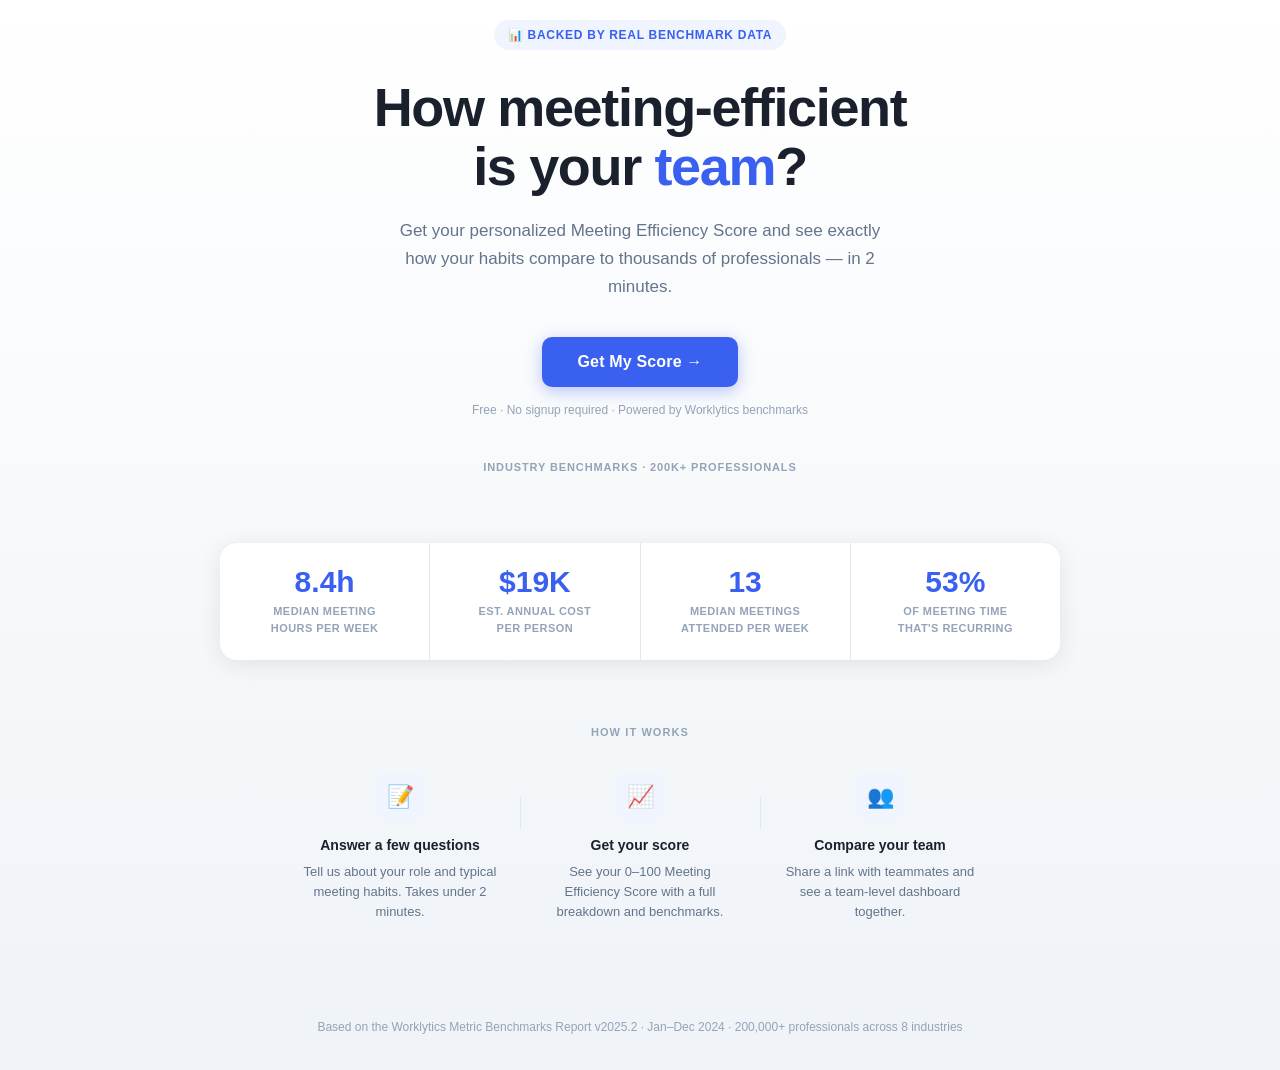
==== commit 1744106c: "Stop overriding Webflow body background Move body{background/min-height} to body.wl-standalone so it" ====
--- a/index.html
+++ b/index.html
@@ -7,7 +7,7 @@
   <meta name="description" content="Get your personalized Meeting Efficiency Score and see how you compare to thousands of professionals. Powered by Worklytics benchmark data.">
   <link rel="stylesheet" href="/styles.css">
 </head>
-<body>
+<body class="wl-standalone">
 
 <!-- Worklytics logo SVG (reused via JS clone) -->
 <svg id="wl-logo-src" style="display:none" fill="none" viewBox="0 0 1079 307" xmlns="http://www.w3.org/2000/svg">
--- a/styles.css
+++ b/styles.css
@@ -31,17 +31,23 @@
 
     body {
       font-family: -apple-system, BlinkMacSystemFont, "Segoe UI", Roboto, "Helvetica Neue", Arial, sans-serif;
-      background: var(--bg);
       color: var(--gray-900);
-      min-height: 100vh;
       line-height: 1.5;
       -webkit-font-smoothing: antialiased;
     }
 
+    /* On the standalone Railway page, give the body its background.
+       When embedded in Webflow this class is absent, so Webflow's body
+       background is left untouched. */
+    body.wl-standalone { background: var(--bg); min-height: 100vh; }
+
     /* ── Screens ── */
     .screen { display: none !important; }
-    .screen.active { display: block !important; }
-    #s-landing.active { display: flex !important; }
+    .screen.active { display: block !important; width: 100%; }
+    #s-landing.active { display: flex !important; width: 100%; }
+
+    /* ── Embed host ── */
+    #wl-meeting-score { width: 100%; }
 
     /* ── Shared logo ── */
     .wl-logo { height: 22px; width: auto; cursor: pointer; display: block; }
@@ -49,7 +55,7 @@
     /* ════════════════════════════════════════
        LANDING
     ════════════════════════════════════════ */
-    #s-landing { min-height: 100vh; display: flex; flex-direction: column; }
+    #s-landing { display: flex; flex-direction: column; }
 
     .land-nav {
       display: flex;
@@ -74,7 +80,7 @@
       align-items: center;
       justify-content: center;
       text-align: center;
-      padding: 72px 24px 56px;
+      padding: 20px 24px 56px;
       background: linear-gradient(180deg, #fff 0%, var(--bg) 100%);
     }
 
@@ -228,11 +234,8 @@
        FORM
     ════════════════════════════════════════ */
     #s-form {
-      min-height: 100vh;
       padding: 28px 16px 48px;
-      display: flex;
-      flex-direction: column;
-      align-items: center;
+      width: 100%;
     }
 
     .form-topbar {
@@ -241,7 +244,7 @@
       display: flex;
       align-items: center;
       justify-content: space-between;
-      margin-bottom: 24px;
+      margin: 0 auto 24px;
     }
     .form-topbar button {
       font-size: 12px;
@@ -278,6 +281,7 @@
       width: 100%;
       max-width: 560px;
       padding: 36px 40px 40px;
+      margin: 0 auto;
     }
 
     /* Progress dots */
